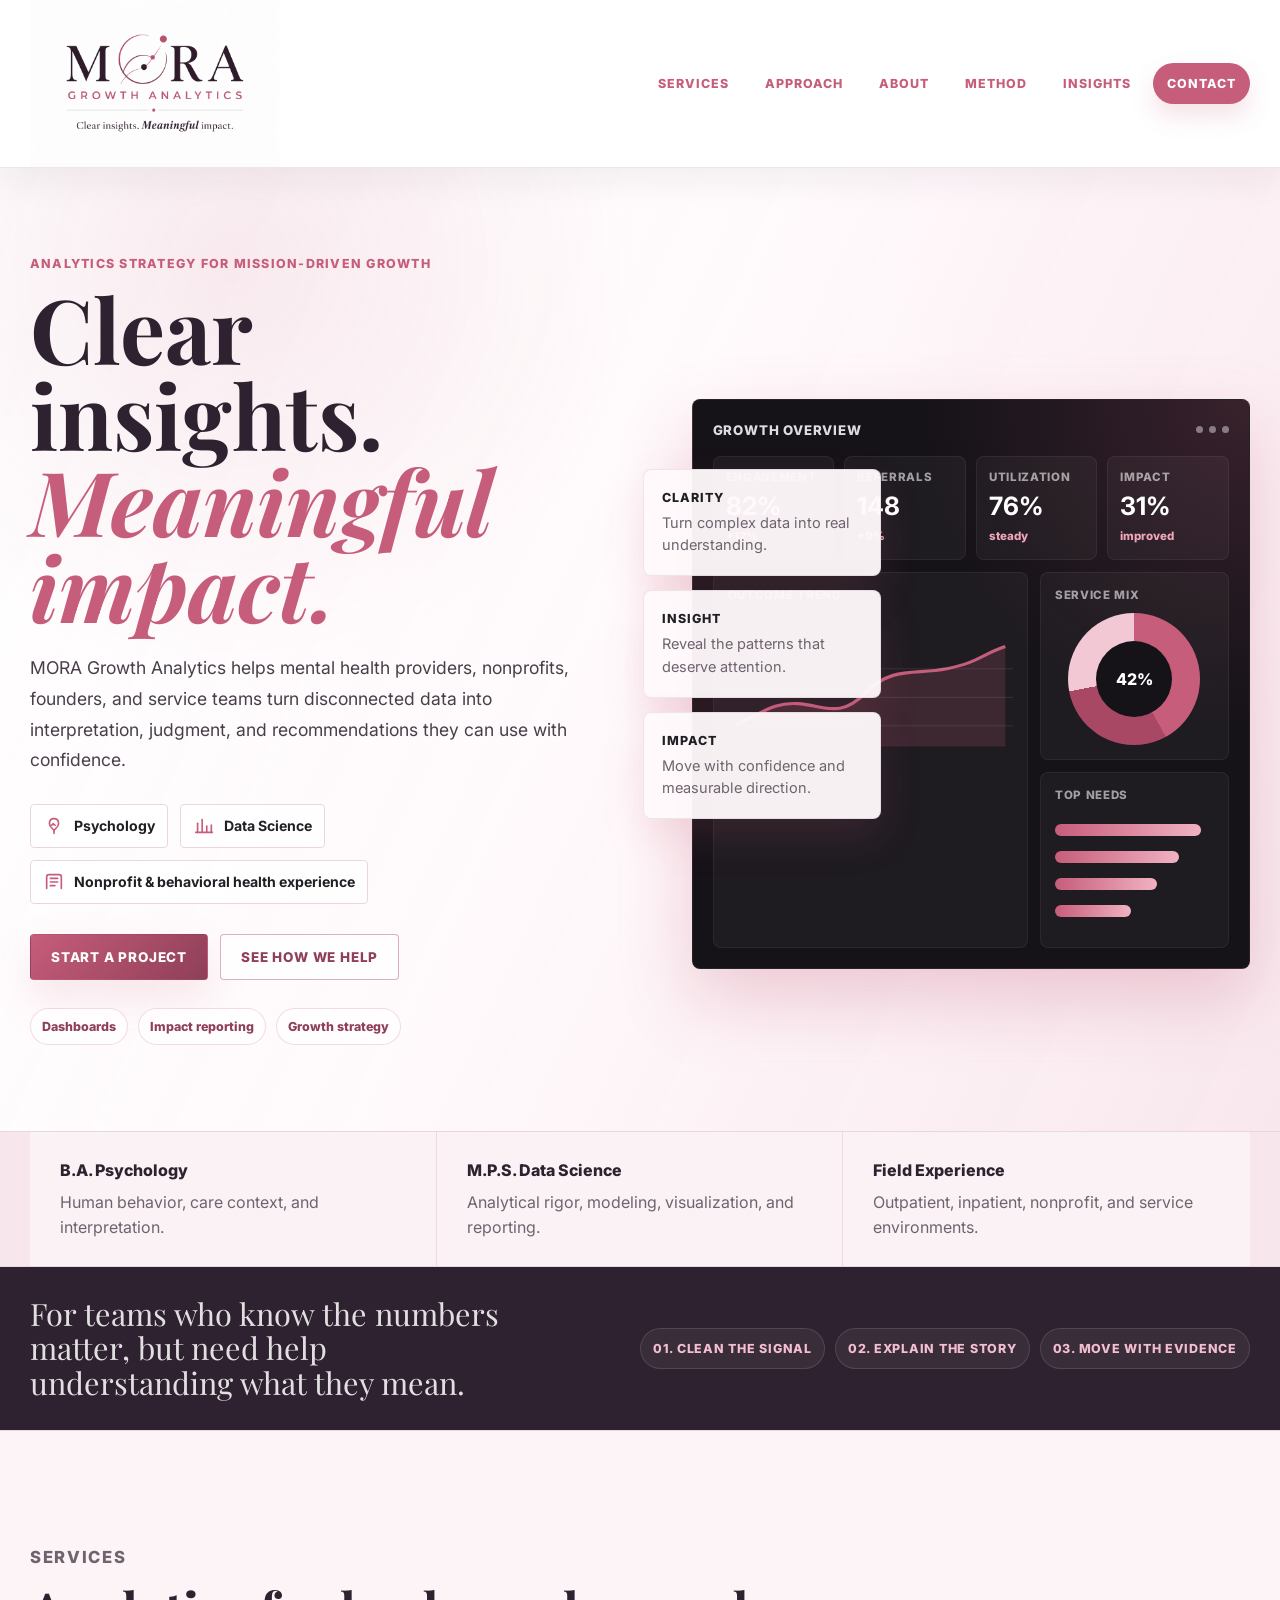
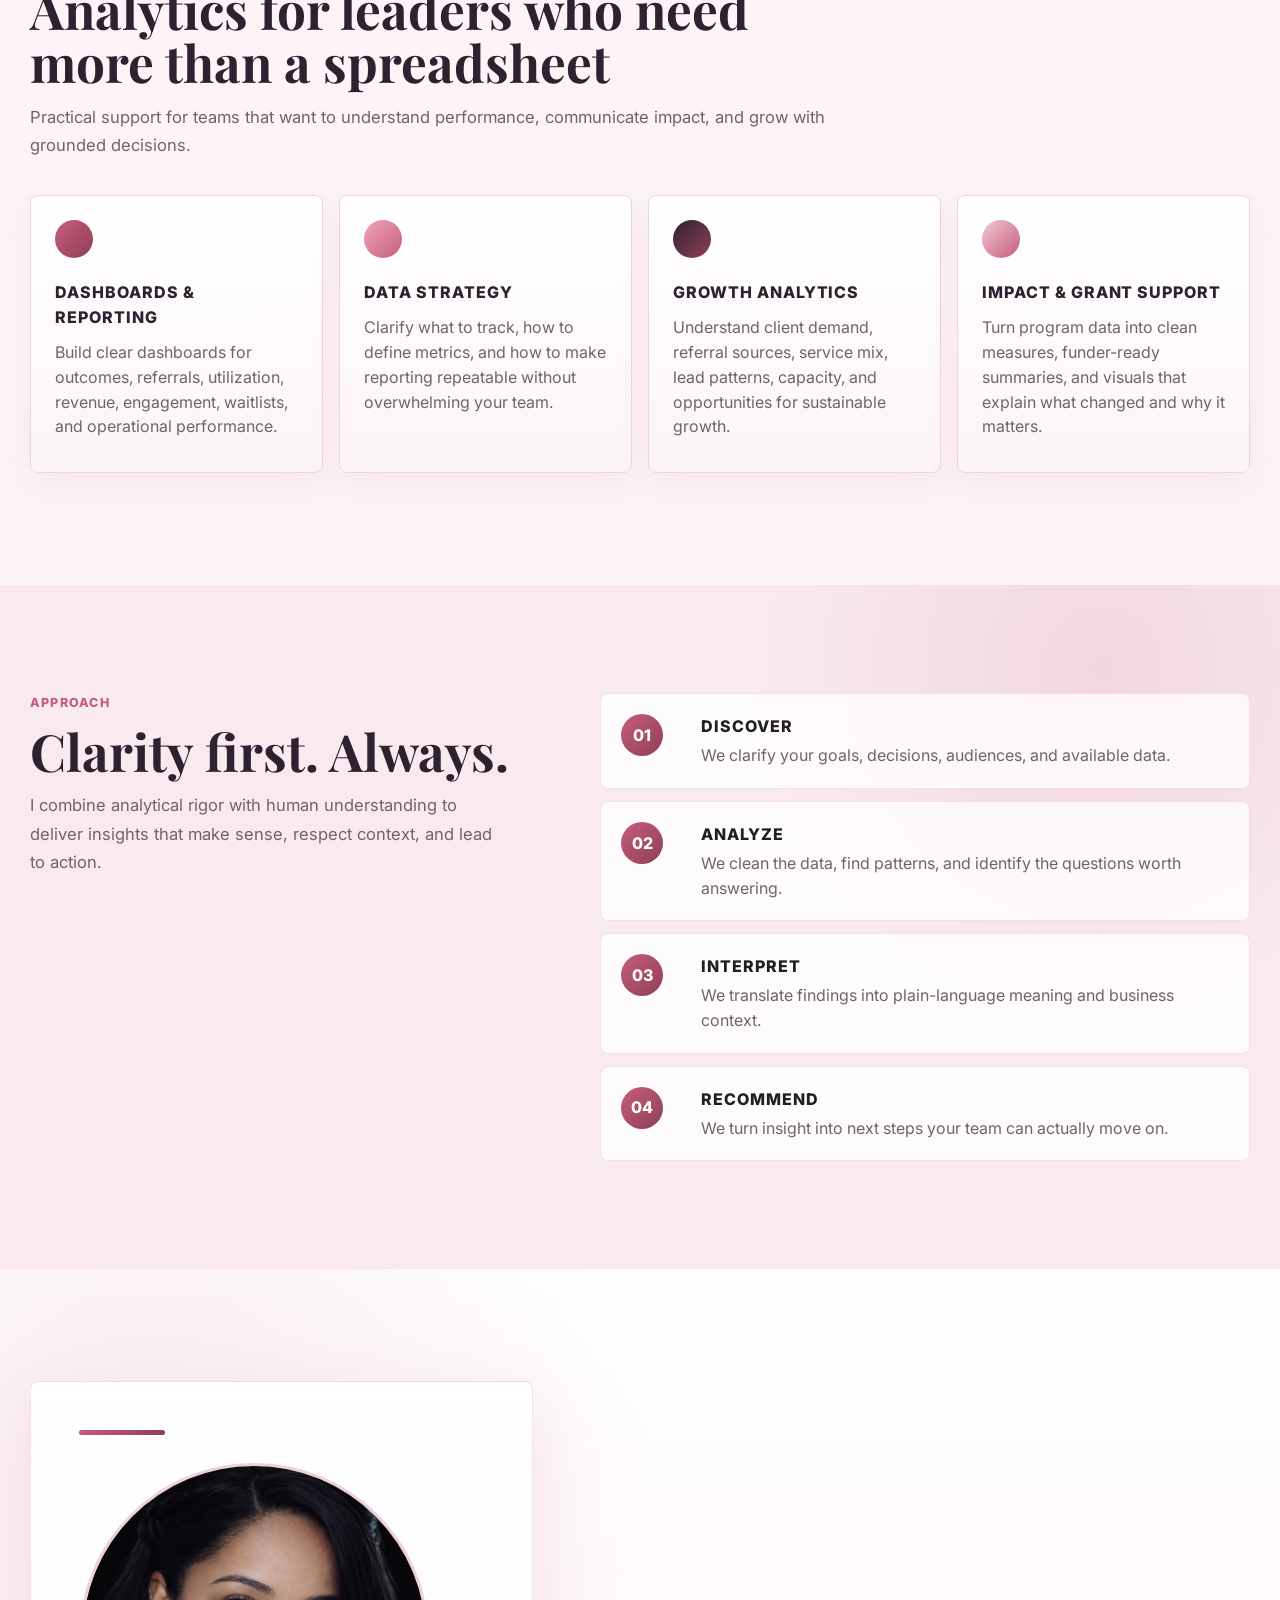
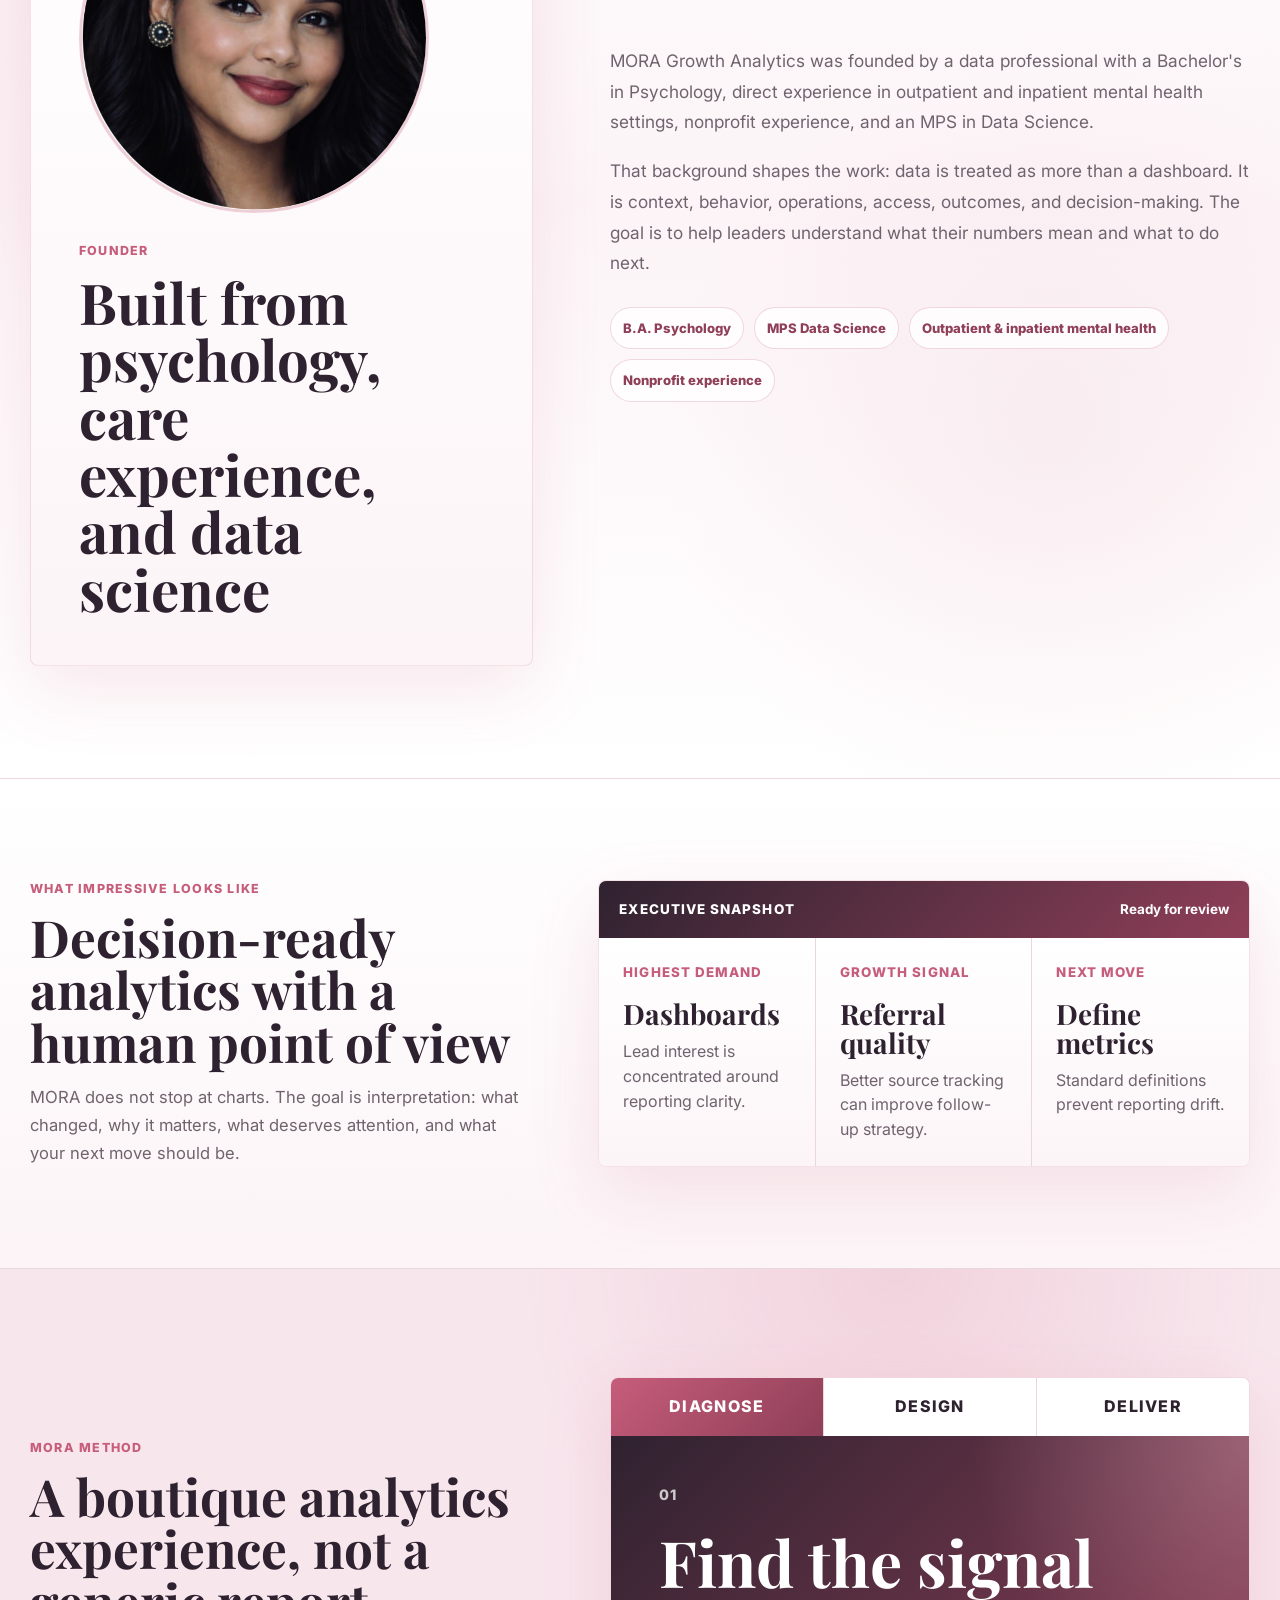
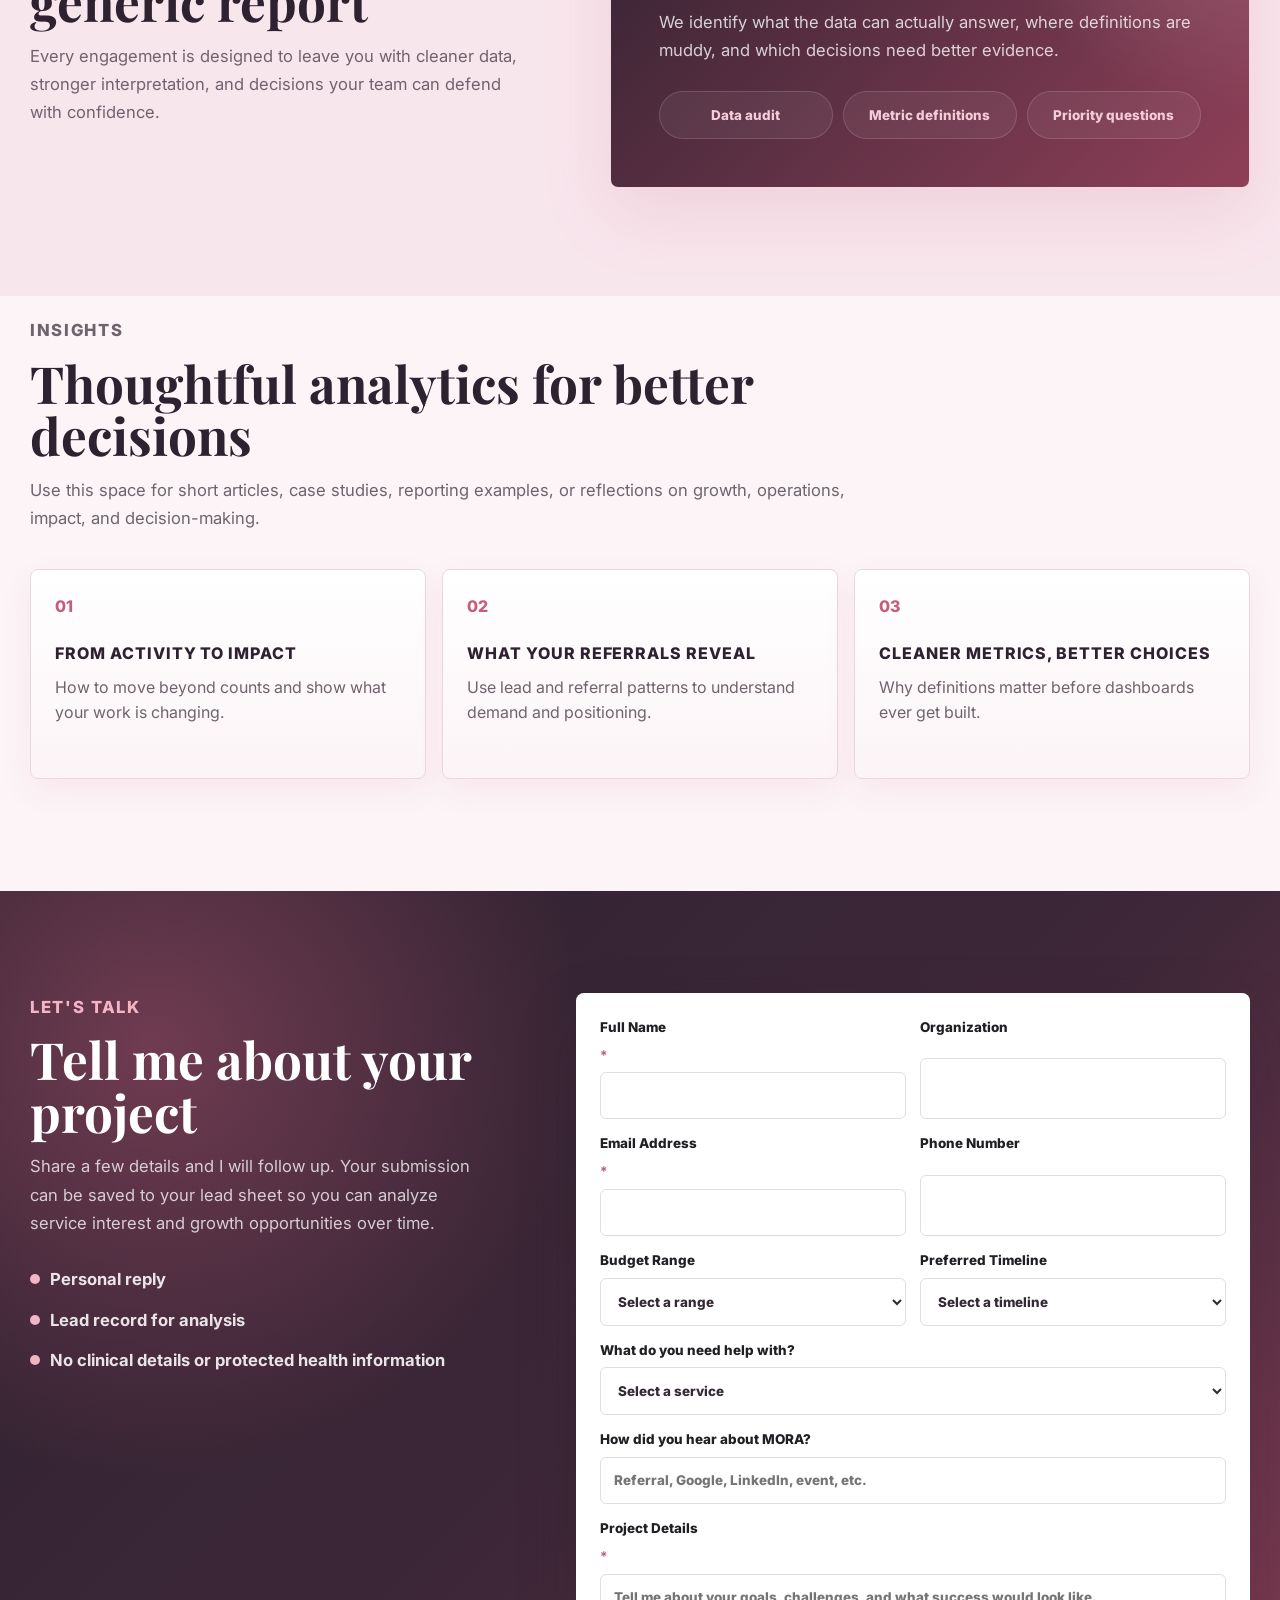
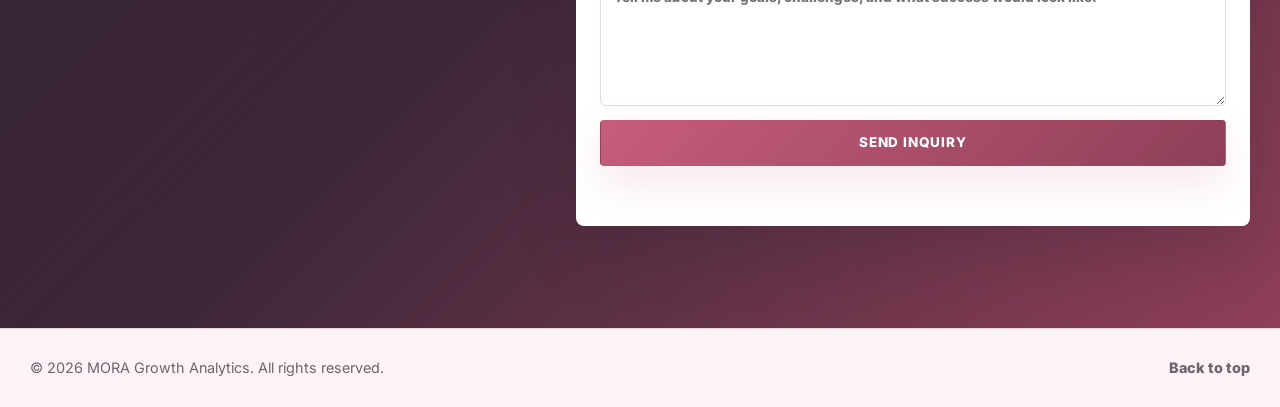
==== index.html @ 6062ffd2 "Update index.html" ====
<!doctype html>
<html lang="en">
<head>
  <meta charset="utf-8">
  <meta name="viewport" content="width=device-width, initial-scale=1">
  <meta name="description" content="MORA Growth Analytics helps mental health providers, nonprofits, founders, and service teams turn disconnected data into clear insights, sound judgment, and meaningful impact.">
  <title>MORA Growth Analytics | Clear Insights. Meaningful Impact.</title>
  <link rel="preconnect" href="https://fonts.googleapis.com">
  <link rel="preconnect" href="https://fonts.gstatic.com" crossorigin>
  <link href="https://fonts.googleapis.com/css2?family=Inter:wght@400;500;600;700;800&family=Playfair+Display:wght@600;700&display=swap" rel="stylesheet">
  <link rel="stylesheet" href="styles.css">
  <style>.founder-photo,.founder-photo-wrap{width:350px;height:350px}</style>
</head>
<body>
  <header class="topbar">
    <div class="container nav">
      <a href="#home" class="brand" aria-label="MORA Growth Analytics home">
        <img src="assets/logo.png" alt="MORA Growth Analytics logo">
      </a>

      <button class="nav-toggle" type="button" aria-expanded="false" aria-controls="primary-nav" aria-label="Open navigation">
        <span></span>
        <span></span>
        <span></span>
      </button>

      <nav id="primary-nav" class="nav-links" aria-label="Primary navigation">
        <a href="#services">Services</a>
        <a href="#approach">Approach</a>
        <a href="#about">About</a>
        <a href="#method">Method</a>
        <a href="#insights">Insights</a>
        <a class="nav-cta" href="#contact">Contact</a>
      </nav>
    </div>
  </header>

  <main>
    <section class="hero" id="home">
      <div class="container hero-grid">
        <div class="hero-copy">
          <p class="eyebrow">Analytics strategy for mission-driven growth</p>
          <h1>Clear insights. <span>Meaningful impact.</span></h1>
          <p class="hero-lede">MORA Growth Analytics helps mental health providers, nonprofits, founders, and service teams turn disconnected data into interpretation, judgment, and recommendations they can use with confidence.</p>

          <div class="expertise-row" aria-label="Founder background">
            <div class="expertise-item">
              <svg viewBox="0 0 24 24" aria-hidden="true"><path d="M12 4c-3 0-5 2.2-5 5.2 0 2.5 1.3 4 2.8 5.2 1.4 1.1 2.2 1.7 2.2 2.8 0-1.1.8-1.7 2.2-2.8 1.5-1.2 2.8-2.7 2.8-5.2C17 6.2 15 4 12 4Z"/><path d="M9.1 11.2c.9-.2 1.7-.9 2-1.9.4 1 1.2 1.7 2.1 1.9"/><path d="M12 17.2v2.8"/></svg>
              <span>Psychology</span>
            </div>
            <div class="expertise-item">
              <svg viewBox="0 0 24 24" aria-hidden="true"><path d="M5 19V9"/><path d="M10 19V5"/><path d="M15 19v-7"/><path d="M20 19V11"/><path d="M3 19h18"/></svg>
              <span>Data Science</span>
            </div>
            <div class="expertise-item">
              <svg viewBox="0 0 24 24" aria-hidden="true"><path d="M4 19V6.5A2.5 2.5 0 0 1 6.5 4h11A2.5 2.5 0 0 1 20 6.5V19"/><path d="M8 8h8"/><path d="M8 12h8"/><path d="M8 16h5"/></svg>
              <span>Nonprofit & behavioral health experience</span>
            </div>
          </div>

          <div class="hero-actions">
            <a class="btn primary" href="#contact">Start a Project</a>
            <a class="btn secondary" href="#services">See How We Help</a>
          </div>

          <div class="hero-trust" aria-label="Signature client outcomes">
            <span>Dashboards</span>
            <span>Impact reporting</span>
            <span>Growth strategy</span>
          </div>
        </div>

        <div class="hero-visual" aria-label="Analytics dashboard preview">
          <div class="insight-stack">
            <div class="insight-card">
              <strong>Clarity</strong>
              <p>Turn complex data into real understanding.</p>
            </div>
            <div class="insight-card">
              <strong>Insight</strong>
              <p>Reveal the patterns that deserve attention.</p>
            </div>
            <div class="insight-card">
              <strong>Impact</strong>
              <p>Move with confidence and measurable direction.</p>
            </div>
          </div>

          <div class="dashboard">
            <div class="screen-top">
              <span>Growth overview</span>
              <div class="screen-dots"><span></span><span></span><span></span></div>
            </div>

            <div class="metrics">
              <div><small>Engagement</small><strong>82%</strong><span>+12%</span></div>
              <div><small>Referrals</small><strong>148</strong><span>+9%</span></div>
              <div><small>Utilization</small><strong>76%</strong><span>steady</span></div>
              <div><small>Impact</small><strong>31%</strong><span>improved</span></div>
            </div>

            <div class="dashboard-grid">
              <div class="panel wide">
                <h2>Outcome trend</h2>
                <svg viewBox="0 0 360 150" aria-hidden="true">
                  <path d="M10 122 C42 110 54 94 88 96 S140 116 174 82 S236 60 276 52 S320 34 350 24" fill="none" stroke="#c65d7b" stroke-width="4"/>
                  <path d="M10 122 C42 110 54 94 88 96 S140 116 174 82 S236 60 276 52 S320 34 350 24 L350 150 L10 150 Z" fill="#c65d7b" opacity="0.18"/>
                  <g stroke="rgba(255,255,255,0.12)">
                    <path d="M0 124H360"/><path d="M0 88H360"/><path d="M0 52H360"/>
                  </g>
                </svg>
              </div>
              <div class="panel">
                <h2>Service mix</h2>
                <div class="donut"><span>42%</span></div>
              </div>
              <div class="panel">
                <h2>Top needs</h2>
                <div class="bars">
                  <i style="--w: 92%"></i>
                  <i style="--w: 78%"></i>
                  <i style="--w: 64%"></i>
                  <i style="--w: 48%"></i>
                </div>
              </div>
            </div>
          </div>
        </div>
      </div>
    </section>

    <section class="proof">
      <div class="container proof-grid">
        <div>
          <strong>B.A. Psychology</strong>
          <span>Human behavior, care context, and interpretation.</span>
        </div>
        <div>
          <strong>M.P.S. Data Science</strong>
          <span>Analytical rigor, modeling, visualization, and reporting.</span>
        </div>
        <div>
          <strong>Field Experience</strong>
          <span>Outpatient, inpatient, nonprofit, and service environments.</span>
        </div>
      </div>
    </section>

    <section class="signature-band" aria-label="MORA promise">
      <div class="container signature-grid">
        <p>For teams who know the numbers matter, but need help understanding what they mean.</p>
        <div>
          <span>01. Clean the signal</span>
          <span>02. Explain the story</span>
          <span>03. Move with evidence</span>
        </div>
      </div>
    </section>

    <section class="section" id="services">
      <div class="section-head">
        <p class="eyebrow">Services</p>
        <h2>Analytics for leaders who need more than a spreadsheet</h2>
        <p>Practical support for teams that want to understand performance, communicate impact, and grow with grounded decisions.</p>
      </div>

      <div class="service-grid">
        <article class="service-card">
          <span class="service-icon"></span>
          <h3>Dashboards & Reporting</h3>
          <p>Build clear dashboards for outcomes, referrals, utilization, revenue, engagement, waitlists, and operational performance.</p>
        </article>
        <article class="service-card">
          <span class="service-icon rose"></span>
          <h3>Data Strategy</h3>
          <p>Clarify what to track, how to define metrics, and how to make reporting repeatable without overwhelming your team.</p>
        </article>
        <article class="service-card">
          <span class="service-icon plum"></span>
          <h3>Growth Analytics</h3>
          <p>Understand client demand, referral sources, service mix, lead patterns, capacity, and opportunities for sustainable growth.</p>
        </article>
        <article class="service-card">
          <span class="service-icon mauve"></span>
          <h3>Impact & Grant Support</h3>
          <p>Turn program data into clean measures, funder-ready summaries, and visuals that explain what changed and why it matters.</p>
        </article>
      </div>
    </section>

    <section class="split-section" id="approach">
      <div class="container split-grid">
        <div>
          <p class="eyebrow">Approach</p>
          <h2>Clarity first. Always.</h2>
          <p class="muted">I combine analytical rigor with human understanding to deliver insights that make sense, respect context, and lead to action.</p>
        </div>

        <div class="timeline">
          <div class="step">
            <span>01</span>
            <div><strong>Discover</strong><p>We clarify your goals, decisions, audiences, and available data.</p></div>
          </div>
          <div class="step">
            <span>02</span>
            <div><strong>Analyze</strong><p>We clean the data, find patterns, and identify the questions worth answering.</p></div>
          </div>
          <div class="step">
            <span>03</span>
            <div><strong>Interpret</strong><p>We translate findings into plain-language meaning and business context.</p></div>
          </div>
          <div class="step">
            <span>04</span>
            <div><strong>Recommend</strong><p>We turn insight into next steps your team can actually move on.</p></div>
          </div>
        </div>
      </div>
    </section>

    <section class="founder-section" id="about">
      <div class="container founder-grid">
        <div class="founder-card" aria-label="Founder profile">
          <div class="founder-photo-wrap">
            <img class="founder-photo" src="assets/Heydi.png" alt="Founder of MORA Growth Analytics">
          </div>
          <div>
            <p class="eyebrow">Founder</p>
            <h2>Built from psychology, care experience, and data science</h2>
          </div>
        </div>

        <div class="founder-copy">
          <p>MORA Growth Analytics was founded by a data professional with a Bachelor's in Psychology, direct experience in outpatient and inpatient mental health settings, nonprofit experience, and an MPS in Data Science.</p>
          <p>That background shapes the work: data is treated as more than a dashboard. It is context, behavior, operations, access, outcomes, and decision-making. The goal is to help leaders understand what their numbers mean and what to do next.</p>
          <div class="credential-row" aria-label="Founder credentials">
            <span>B.A. Psychology</span>
            <span>MPS Data Science</span>
            <span>Outpatient & inpatient mental health</span>
            <span>Nonprofit experience</span>
          </div>
        </div>
      </div>
    </section>

    <section class="showcase-section">
      <div class="container showcase-grid">
        <div class="showcase-copy">
          <p class="eyebrow">What impressive looks like</p>
          <h2>Decision-ready analytics with a human point of view</h2>
          <p>MORA does not stop at charts. The goal is interpretation: what changed, why it matters, what deserves attention, and what your next move should be.</p>
        </div>
        <div class="showcase-board" aria-label="Example decision dashboard">
          <div class="board-header">
            <span>Executive Snapshot</span>
            <strong>Ready for review</strong>
          </div>
          <div class="board-grid">
            <div>
              <small>Highest demand</small>
              <strong>Dashboards</strong>
              <p>Lead interest is concentrated around reporting clarity.</p>
            </div>
            <div>
              <small>Growth signal</small>
              <strong>Referral quality</strong>
              <p>Better source tracking can improve follow-up strategy.</p>
            </div>
            <div>
              <small>Next move</small>
              <strong>Define metrics</strong>
              <p>Standard definitions prevent reporting drift.</p>
            </div>
          </div>
        </div>
      </div>
    </section>

    <section class="method-section" id="method">
      <div class="container method-grid">
        <div>
          <p class="eyebrow">MORA method</p>
          <h2>A boutique analytics experience, not a generic report</h2>
          <p class="muted">Every engagement is designed to leave you with cleaner data, stronger interpretation, and decisions your team can defend with confidence.</p>
        </div>

        <div class="method-panel" aria-label="MORA analytics method">
          <div class="method-tabs" role="tablist" aria-label="MORA method steps">
            <button class="method-tab active" type="button" data-method="diagnose">Diagnose</button>
            <button class="method-tab" type="button" data-method="design">Design</button>
            <button class="method-tab" type="button" data-method="deliver">Deliver</button>
          </div>
          <div class="method-content">
            <span id="methodLabel">01</span>
            <h3 id="methodTitle">Find the signal</h3>
            <p id="methodText">We identify what the data can actually answer, where definitions are muddy, and which decisions need better evidence.</p>
            <ul id="methodList">
              <li>Data audit</li>
              <li>Metric definitions</li>
              <li>Priority questions</li>
            </ul>
          </div>
        </div>
      </div>
    </section>

    <section class="section insights" id="insights">
      <div class="section-head">
        <p class="eyebrow">Insights</p>
        <h2>Thoughtful analytics for better decisions</h2>
        <p>Use this space for short articles, case studies, reporting examples, or reflections on growth, operations, impact, and decision-making.</p>
      </div>
      <div class="insight-preview-grid">
        <article>
          <span>01</span>
          <h3>From activity to impact</h3>
          <p>How to move beyond counts and show what your work is changing.</p>
        </article>
        <article>
          <span>02</span>
          <h3>What your referrals reveal</h3>
          <p>Use lead and referral patterns to understand demand and positioning.</p>
        </article>
        <article>
          <span>03</span>
          <h3>Cleaner metrics, better choices</h3>
          <p>Why definitions matter before dashboards ever get built.</p>
        </article>
      </div>
    </section>

    <section class="contact-section" id="contact">
      <div class="container contact-grid">
        <div class="contact-copy">
          <p class="eyebrow">Let's talk</p>
          <h2>Tell me about your project</h2>
          <p>Share a few details and I will follow up. Your submission can be saved to your lead sheet so you can analyze service interest and growth opportunities over time.</p>
          <div class="contact-notes">
            <p><span></span> Personal reply</p>
            <p><span></span> Lead record for analysis</p>
            <p><span></span> No clinical details or protected health information</p>
          </div>
        </div>

        <form id="leadForm" class="lead-form">
          <input type="hidden" name="source" value="MORA Website">
          <div class="form-row">
            <label>Full Name <b>*</b><input type="text" name="full_name" autocomplete="name" required></label>
            <label>Organization<input type="text" name="organization" autocomplete="organization"></label>
          </div>
          <div class="form-row">
            <label>Email Address <b>*</b><input type="email" name="email" autocomplete="email" required></label>
            <label>Phone Number<input type="tel" name="phone" autocomplete="tel"></label>
          </div>
          <div class="form-row">
            <label>Budget Range
              <select name="budget">
                <option value="">Select a range</option>
                <option>Under $1,000</option>
                <option>$1,000-$3,000</option>
                <option>$3,000-$5,000</option>
                <option>$5,000+</option>
              </select>
            </label>
            <label>Preferred Timeline
              <select name="timeline">
                <option value="">Select a timeline</option>
                <option>ASAP</option>
                <option>Within 30 days</option>
                <option>Within 60 days</option>
                <option>Just exploring</option>
              </select>
            </label>
          </div>
          <label>What do you need help with?
            <select name="service_needed">
              <option value="">Select a service</option>
              <option>Dashboard and reporting</option>
              <option>Data strategy</option>
              <option>Growth analytics</option>
              <option>Impact or grant reporting</option>
              <option>Ongoing advisory support</option>
              <option>Something else</option>
            </select>
          </label>
          <label>How did you hear about MORA?
            <input type="text" name="referral_source" placeholder="Referral, Google, LinkedIn, event, etc.">
          </label>
          <label>Project Details <b>*</b>
            <textarea name="project_details" required placeholder="Tell me about your goals, challenges, and what success would look like."></textarea>
          </label>
          <button class="btn primary" type="submit">Send Inquiry</button>
          <p id="formStatus" class="form-status" role="status" aria-live="polite"></p>
        </form>
      </div>
    </section>
  </main>

  <footer class="site-footer">
    <div class="container footer-grid">
      <p>&copy; <span id="year"></span> MORA Growth Analytics. All rights reserved.</p>
      <a href="#home">Back to top</a>
    </div>
  </footer>

  <script src="script.js"></script>
</body>
</html>
---- styles.css ----
:root {
  --rose: #c65d7b;
  --rose-dark: #a94864;
  --rose-deep: #8f3f58;
  --rose-soft: #f8e6ed;
  --rose-mist: #fcf4f7;
  --plum: #2f2230;
  --plum-soft: #4a3747;
  --charcoal: #1f1f24;
  --ink: #342a35;
  --muted: #70636e;
  --soft: #fff9fb;
  --blush: #f9eaf0;
  --line: #ead6df;
  --white: #ffffff;
  --shadow: 0 18px 42px rgba(198, 93, 123, 0.15);
  --container: 1220px;
}

* {
  box-sizing: border-box;
}

html {
  scroll-behavior: smooth;
}

body {
  margin: 0;
  color: var(--ink);
  background: var(--rose-mist);
  font-family: Inter, system-ui, -apple-system, BlinkMacSystemFont, "Segoe UI", sans-serif;
  line-height: 1.55;
}

body::before {
  content: "";
  position: fixed;
  inset: 0;
  z-index: -1;
  background:
    radial-gradient(circle at 12% 18%, rgba(198, 93, 123, 0.1), transparent 26%),
    radial-gradient(circle at 88% 34%, rgba(143, 63, 88, 0.09), transparent 30%),
    linear-gradient(180deg, var(--rose-mist), var(--white));
}

img {
  display: block;
  max-width: 100%;
}

a {
  color: inherit;
  text-decoration: none;
}

button,
input,
select,
textarea {
  font: inherit;
}

.container {
  width: min(calc(100% - 44px), var(--container));
  margin: 0 auto;
}

.topbar {
  position: sticky;
  top: 0;
  z-index: 30;
  border-bottom: 1px solid rgba(47, 34, 48, 0.1);
  background: rgba(255, 255, 255, 0.96);
  backdrop-filter: blur(14px);
  box-shadow: 0 12px 34px rgba(47, 34, 48, 0.06);
}

.nav {
  display: flex;
  min-height: 104px;
  align-items: center;
  justify-content: space-between;
  gap: 28px;
}

.brand {
  position: relative;
  width: min(250px, 52vw);
  padding: 0;
  border: 0;
  border-radius: 0;
  background: transparent;
  box-shadow: none;
}

.brand img {
  filter: none;
}

.nav-links {
  display: flex;
  align-items: center;
  justify-content: flex-end;
  gap: 8px;
  color: var(--rose);
  font-size: 0.78rem;
  font-weight: 800;
  letter-spacing: 0.08em;
  text-transform: uppercase;
}

.nav-links a {
  padding: 10px 13px;
  border: 1px solid transparent;
  border-radius: 999px;
  white-space: nowrap;
  transition: color 160ms ease, background 160ms ease, border-color 160ms ease, transform 160ms ease;
}

.nav-links a:hover {
  color: var(--rose-deep);
  border-color: rgba(198, 93, 123, 0.22);
  background: rgba(198, 93, 123, 0.06);
  transform: translateY(-1px);
}

.nav-cta {
  border-radius: 999px;
  color: var(--white) !important;
  background: var(--rose);
  box-shadow: 0 12px 24px rgba(198, 93, 123, 0.18);
}

.nav-cta:hover {
  color: var(--white) !important;
  background: var(--rose-deep);
}

.nav-toggle {
  display: none;
  width: 42px;
  height: 42px;
  padding: 9px;
  border: 1px solid var(--line);
  border-radius: 4px;
  background: var(--white);
}

.nav-toggle span {
  display: block;
  height: 2px;
  margin: 5px 0;
  background: var(--plum);
}

h1,
h2,
h3 {
  margin: 0;
  color: var(--plum);
  font-family: "Playfair Display", Georgia, serif;
  letter-spacing: 0;
}

p {
  margin: 0;
}

section[id] {
  scroll-margin-top: 132px;
}

.hero {
  overflow: hidden;
  background:
    radial-gradient(circle at 18% 10%, rgba(198, 93, 123, 0.12), transparent 30%),
    linear-gradient(115deg, rgba(255, 255, 255, 0.98) 0%, rgba(255, 249, 251, 0.94) 48%, rgba(248, 230, 237, 0.92) 100%);
}

.hero-grid {
  display: grid;
  grid-template-columns: minmax(0, 0.95fr) minmax(420px, 1.05fr);
  gap: clamp(30px, 5vw, 70px);
  align-items: center;
  min-height: calc(100vh - 104px);
  padding: clamp(48px, 7vw, 86px) 0;
}

.hero-copy {
  animation: riseIn 700ms ease both;
}

.eyebrow {
  margin-bottom: 12px;
  color: var(--rose);
  font-size: 0.78rem;
  font-weight: 800;
  letter-spacing: 0.1em;
  text-transform: uppercase;
}

.hero h1 {
  max-width: 670px;
  margin-bottom: 24px;
  font-size: clamp(3.4rem, 7vw, 6.3rem);
  line-height: 0.96;
}

.hero h1 span {
  color: var(--rose);
  font-style: italic;
}

.hero-lede {
  max-width: 640px;
  color: rgba(52, 42, 53, 0.9);
  font-size: 1.1rem;
  line-height: 1.75;
}

.expertise-row {
  display: flex;
  flex-wrap: wrap;
  gap: 12px;
  margin: 28px 0 30px;
}

.expertise-item {
  display: inline-flex;
  min-height: 44px;
  align-items: center;
  gap: 9px;
  padding: 9px 12px;
  border: 1px solid var(--line);
  border-radius: 4px;
  background: rgba(255, 255, 255, 0.78);
  color: var(--charcoal);
  font-size: 0.88rem;
  font-weight: 700;
}

.expertise-item svg {
  width: 22px;
  height: 22px;
  fill: none;
  stroke: var(--rose);
  stroke-linecap: round;
  stroke-linejoin: round;
  stroke-width: 1.8;
}

.hero-actions {
  display: flex;
  flex-wrap: wrap;
  gap: 12px;
}

.hero-trust {
  display: flex;
  flex-wrap: wrap;
  gap: 10px;
  margin-top: 28px;
}

.hero-trust span {
  padding: 8px 11px;
  border: 1px solid rgba(198, 93, 123, 0.22);
  border-radius: 999px;
  color: var(--rose-deep);
  background: rgba(255, 255, 255, 0.62);
  font-size: 0.78rem;
  font-weight: 800;
}

.btn {
  display: inline-flex;
  min-height: 46px;
  align-items: center;
  justify-content: center;
  border: 1px solid transparent;
  border-radius: 4px;
  padding: 0 20px;
  font-size: 0.84rem;
  font-weight: 800;
  letter-spacing: 0.06em;
  text-transform: uppercase;
  cursor: pointer;
  transition: transform 160ms ease, background 160ms ease, border-color 160ms ease;
}

.btn:hover {
  transform: translateY(-1px);
}

.btn.primary {
  color: var(--white);
  background: linear-gradient(135deg, var(--rose), var(--rose-deep));
  box-shadow: var(--shadow);
}

.btn.primary:hover {
  background: linear-gradient(135deg, var(--rose-dark), var(--plum-soft));
}

.btn.secondary {
  color: var(--rose-deep);
  border-color: rgba(198, 93, 123, 0.5);
  background: rgba(255, 255, 255, 0.8);
}

.hero-visual {
  position: relative;
  min-height: 590px;
}

.dashboard {
  position: absolute;
  right: 0;
  top: 44px;
  width: min(700px, 92%);
  padding: 20px;
  border: 1px solid rgba(255, 255, 255, 0.07);
  border-radius: 8px;
  background:
    radial-gradient(circle at top right, rgba(198, 93, 123, 0.2), transparent 42%),
    #151218;
  box-shadow: 0 30px 70px rgba(198, 93, 123, 0.28);
  animation: floatPanel 5s ease-in-out infinite;
}

.screen-top {
  display: flex;
  align-items: center;
  justify-content: space-between;
  margin-bottom: 16px;
  color: rgba(255, 255, 255, 0.86);
  font-size: 0.83rem;
  font-weight: 800;
  letter-spacing: 0.06em;
  text-transform: uppercase;
}

.screen-dots {
  display: flex;
  gap: 6px;
}

.screen-dots span {
  width: 7px;
  height: 7px;
  border-radius: 50%;
  background: rgba(255, 255, 255, 0.42);
}

.metrics {
  display: grid;
  grid-template-columns: repeat(4, 1fr);
  gap: 10px;
  margin-bottom: 12px;
}

.metrics div,
.panel {
  border: 1px solid rgba(255, 255, 255, 0.06);
  border-radius: 8px;
  background: rgba(255, 255, 255, 0.04);
}

.metrics div {
  padding: 12px;
  color: var(--white);
}

.metrics small,
.panel h2 {
  display: block;
  margin-bottom: 7px;
  color: rgba(255, 255, 255, 0.58);
  font-family: Inter, system-ui, sans-serif;
  font-size: 0.72rem;
  font-weight: 800;
  letter-spacing: 0.06em;
  text-transform: uppercase;
}

.metrics strong {
  display: block;
  margin-bottom: 3px;
  font-size: 1.58rem;
  line-height: 1;
}

.metrics span {
  color: #f0a5b8;
  font-size: 0.72rem;
  font-weight: 800;
}

.dashboard-grid {
  display: grid;
  grid-template-columns: 1.25fr 0.75fr;
  gap: 12px;
}

.panel {
  min-height: 176px;
  padding: 14px;
}

.panel.wide {
  grid-row: span 2;
}

.panel svg {
  width: 100%;
  height: 150px;
}

.donut {
  display: grid;
  width: 132px;
  height: 132px;
  margin: 8px auto 0;
  place-items: center;
  border-radius: 50%;
  background: conic-gradient(var(--rose) 0 42%, #a94864 42% 72%, #f1c8d4 72% 100%);
}

.donut span {
  display: grid;
  width: 76px;
  height: 76px;
  place-items: center;
  border-radius: 50%;
  color: var(--white);
  background: #151218;
  font-weight: 800;
}

.bars {
  display: grid;
  gap: 15px;
  padding-top: 12px;
}

.bars i {
  display: block;
  width: var(--w);
  height: 12px;
  border-radius: 20px;
  background: linear-gradient(90deg, var(--rose), #f0b2c2);
}

.insight-stack {
  position: absolute;
  left: 0;
  top: 114px;
  z-index: 2;
  display: grid;
  width: 238px;
  gap: 14px;
}

.insight-card {
  padding: 18px;
  border: 1px solid rgba(47, 34, 48, 0.09);
  border-radius: 8px;
  background: rgba(255, 249, 251, 0.96);
  box-shadow: var(--shadow);
  transition: transform 180ms ease, box-shadow 180ms ease;
}

.insight-card:hover,
.service-card:hover,
.insight-preview-grid article:hover {
  transform: translateY(-4px);
  box-shadow: 0 22px 52px rgba(198, 93, 123, 0.16);
}

.insight-card strong {
  display: block;
  margin-bottom: 5px;
  color: var(--charcoal);
  font-size: 0.78rem;
  font-weight: 800;
  letter-spacing: 0.08em;
  text-transform: uppercase;
}

.insight-card p {
  color: var(--muted);
  font-size: 0.91rem;
}

.proof {
  border-top: 1px solid var(--line);
  border-bottom: 1px solid var(--line);
  background: var(--rose-soft);
}

.proof-grid {
  display: grid;
  grid-template-columns: repeat(3, 1fr);
}

.proof-grid div {
  min-height: 118px;
  padding: 26px 30px;
  border-right: 1px solid rgba(198, 93, 123, 0.18);
  background: rgba(255, 255, 255, 0.5);
}

.proof-grid div:last-child {
  border-right: 0;
}

.proof-grid strong {
  display: block;
  margin-bottom: 7px;
  color: var(--plum);
  font-weight: 800;
}

.proof-grid span {
  color: var(--muted);
}

.signature-band {
  overflow: hidden;
  border-bottom: 1px solid var(--line);
  background: var(--plum);
  color: var(--white);
}

.signature-grid {
  display: grid;
  grid-template-columns: 0.82fr 1.18fr;
  gap: 28px;
  align-items: center;
  padding: 30px 0;
}

.signature-grid p {
  color: rgba(255, 255, 255, 0.86);
  font-family: "Playfair Display", Georgia, serif;
  font-size: clamp(1.45rem, 2.4vw, 2.2rem);
  line-height: 1.12;
}

.signature-grid div {
  display: flex;
  flex-wrap: wrap;
  justify-content: flex-end;
  gap: 10px;
}

.signature-grid span {
  padding: 10px 12px;
  border: 1px solid rgba(255, 255, 255, 0.12);
  border-radius: 999px;
  color: #f3bfd0;
  background: rgba(255, 255, 255, 0.05);
  font-size: 0.78rem;
  font-weight: 800;
  letter-spacing: 0.06em;
  text-transform: uppercase;
}

.section {
  width: min(calc(100% - 44px), var(--container));
  margin: 0 auto;
  padding: clamp(70px, 9vw, 112px) 0;
}

.section-head {
  max-width: 820px;
  margin-bottom: 36px;
}

.section-head h2,
.split-grid h2,
.about h2,
.contact-copy h2 {
  margin-bottom: 14px;
  font-size: clamp(2.2rem, 4vw, 4rem);
  line-height: 1.03;
}

.section-head p,
.muted,
.about-copy p,
.contact-copy p {
  color: var(--muted);
  font-size: 1.04rem;
  line-height: 1.7;
}

.service-grid {
  display: grid;
  grid-template-columns: repeat(4, 1fr);
  gap: 16px;
}

.service-card,
.insight-preview-grid article {
  min-height: 278px;
  padding: 24px;
  border: 1px solid var(--line);
  border-radius: 8px;
  background: linear-gradient(180deg, var(--white), var(--rose-mist));
  box-shadow: 0 12px 32px rgba(198, 93, 123, 0.08);
  transition: transform 180ms ease, box-shadow 180ms ease, border-color 180ms ease;
}

.service-card:hover {
  border-color: rgba(198, 93, 123, 0.42);
}

.service-icon {
  display: block;
  width: 38px;
  height: 38px;
  margin-bottom: 22px;
  border-radius: 50%;
  background: linear-gradient(135deg, var(--rose), var(--rose-deep));
}

.service-icon.rose {
  background: linear-gradient(135deg, #f0a5b8, var(--rose));
}

.service-icon.plum {
  background: linear-gradient(135deg, var(--plum), var(--rose-deep));
}

.service-icon.mauve {
  background: linear-gradient(135deg, #f1c8d4, var(--rose));
}

.service-card h3,
.insight-preview-grid h3 {
  margin-bottom: 10px;
  font-family: Inter, system-ui, sans-serif;
  font-size: 1rem;
  font-weight: 800;
  letter-spacing: 0.06em;
  text-transform: uppercase;
}

.service-card p,
.insight-preview-grid p {
  color: var(--muted);
}

.split-section {
  background:
    radial-gradient(circle at 86% 12%, rgba(198, 93, 123, 0.14), transparent 28%),
    var(--blush);
}

.split-grid {
  display: grid;
  grid-template-columns: 0.85fr 1.15fr;
  gap: clamp(34px, 7vw, 90px);
  align-items: start;
  padding: clamp(72px, 9vw, 108px) 0;
}

.timeline {
  display: grid;
  gap: 12px;
}

.step {
  display: grid;
  grid-template-columns: 62px 1fr;
  gap: 18px;
  padding: 20px;
  border: 1px solid rgba(198, 93, 123, 0.17);
  border-radius: 8px;
  background: rgba(255, 255, 255, 0.78);
}

.step span {
  display: grid;
  width: 42px;
  height: 42px;
  place-items: center;
  border-radius: 50%;
  color: var(--white);
  background: linear-gradient(135deg, var(--rose), var(--rose-deep));
  font-weight: 800;
}

.step strong {
  display: block;
  margin-bottom: 4px;
  color: var(--charcoal);
  font-weight: 800;
  letter-spacing: 0.06em;
  text-transform: uppercase;
}

.step p {
  color: var(--muted);
}

.founder-section {
  background:
    radial-gradient(circle at 12% 14%, rgba(198, 93, 123, 0.1), transparent 34%),
    radial-gradient(circle at 82% 70%, rgba(198, 93, 123, 0.08), transparent 30%),
    linear-gradient(180deg, var(--white) 0%, var(--rose-mist) 48%, var(--white) 100%);
}

.founder-grid {
  display: grid;
  grid-template-columns: 0.88fr 1.12fr;
  gap: clamp(34px, 6vw, 80px);
  align-items: center;
  padding: clamp(72px, 9vw, 112px) 0;
}

.founder-card {
  display: grid;
  gap: 28px;
  min-height: 420px;
  align-content: end;
  padding: clamp(28px, 5vw, 48px);
  border: 1px solid rgba(198, 93, 123, 0.18);
  border-radius: 8px;
  background:
    linear-gradient(180deg, rgba(255, 255, 255, 0.96), rgba(252, 244, 247, 0.96)),
    var(--white);
  box-shadow: 0 24px 70px rgba(198, 93, 123, 0.13);
}

.founder-card::before {
  content: "";
  width: 86px;
  height: 5px;
  border-radius: 999px;
  background: linear-gradient(90deg, var(--rose), var(--rose-deep));
}

.founder-photo-wrap {
  width: 128px;
  height: 128px;
}

.founder-photo {
  width: 128px;
  height: 128px;
  border: 3px solid rgba(198, 93, 123, 0.28);
  border-radius: 50%;
  object-fit: cover;
  object-position: center;
  background: rgba(255, 255, 255, 0.08);
}

.founder-monogram {
  display: grid;
  width: 128px;
  height: 128px;
  place-items: center;
  border: 1px solid rgba(198, 93, 123, 0.24);
  border-radius: 50%;
  color: var(--rose);
  background: var(--rose-soft);
  font-family: "Playfair Display", Georgia, serif;
  font-size: 2.35rem;
  font-weight: 700;
}

.founder-card .eyebrow {
  color: var(--rose);
}

.founder-card h2 {
  color: var(--plum);
  font-size: clamp(2.2rem, 4.4vw, 4.4rem);
  line-height: 1.02;
}

.founder-copy {
  display: grid;
  gap: 18px;
}

.founder-copy p {
  color: var(--muted);
  font-size: 1.08rem;
  line-height: 1.78;
}

.credential-row {
  display: flex;
  flex-wrap: wrap;
  gap: 10px;
  margin-top: 10px;
}

.credential-row span {
  padding: 10px 12px;
  border: 1px solid rgba(198, 93, 123, 0.24);
  border-radius: 999px;
  color: var(--rose-deep);
  background: rgba(255, 255, 255, 0.78);
  font-size: 0.82rem;
  font-weight: 800;
}

.showcase-section {
  background:
    linear-gradient(180deg, var(--white), var(--rose-mist));
  border-top: 1px solid var(--line);
  border-bottom: 1px solid var(--line);
}

.showcase-grid {
  display: grid;
  grid-template-columns: 0.86fr 1.14fr;
  gap: clamp(34px, 6vw, 78px);
  align-items: center;
  padding: clamp(68px, 8vw, 100px) 0;
}

.showcase-copy h2,
.method-grid h2 {
  margin-bottom: 14px;
  font-size: clamp(2.2rem, 4vw, 4rem);
  line-height: 1.03;
}

.showcase-copy p:not(.eyebrow) {
  color: var(--muted);
  font-size: 1.04rem;
  line-height: 1.7;
}

.showcase-board {
  overflow: hidden;
  border: 1px solid rgba(198, 93, 123, 0.18);
  border-radius: 8px;
  background: var(--white);
  box-shadow: 0 24px 70px rgba(198, 93, 123, 0.14);
}

.board-header {
  display: flex;
  justify-content: space-between;
  gap: 16px;
  padding: 18px 20px;
  color: var(--white);
  background: linear-gradient(135deg, var(--plum), var(--rose-deep));
  font-size: 0.84rem;
  font-weight: 800;
}

.board-header span {
  letter-spacing: 0.08em;
  text-transform: uppercase;
}

.board-grid {
  display: grid;
  grid-template-columns: repeat(3, 1fr);
}

.board-grid div {
  min-height: 210px;
  padding: 24px;
  border-right: 1px solid var(--line);
  background:
    linear-gradient(180deg, rgba(255, 255, 255, 0.92), rgba(252, 244, 247, 0.92));
}

.board-grid div:last-child {
  border-right: 0;
}

.board-grid small {
  display: block;
  margin-bottom: 18px;
  color: var(--rose);
  font-weight: 800;
  letter-spacing: 0.08em;
  text-transform: uppercase;
}

.board-grid strong {
  display: block;
  margin-bottom: 10px;
  color: var(--plum);
  font-family: "Playfair Display", Georgia, serif;
  font-size: 1.75rem;
  line-height: 1.02;
}

.board-grid p {
  color: var(--muted);
}

.method-section {
  background:
    radial-gradient(circle at 70% 0%, rgba(198, 93, 123, 0.14), transparent 34%),
    var(--rose-soft);
}

.method-grid {
  display: grid;
  grid-template-columns: 0.88fr 1.12fr;
  gap: clamp(34px, 6vw, 78px);
  align-items: center;
  padding: clamp(70px, 9vw, 108px) 0;
}

.method-panel {
  display: grid;
  overflow: hidden;
  border: 1px solid rgba(198, 93, 123, 0.22);
  border-radius: 8px;
  background: rgba(255, 255, 255, 0.82);
  box-shadow: 0 24px 70px rgba(198, 93, 123, 0.16);
}

.method-tabs {
  display: grid;
  grid-template-columns: repeat(3, 1fr);
  gap: 1px;
  background: var(--line);
}

.method-tab {
  min-height: 58px;
  border: 0;
  color: var(--plum);
  background: var(--white);
  font-weight: 800;
  letter-spacing: 0.08em;
  text-transform: uppercase;
  cursor: pointer;
}

.method-tab.active {
  color: var(--white);
  background: linear-gradient(135deg, var(--rose), var(--rose-deep));
}

.method-content {
  min-height: 330px;
  padding: clamp(28px, 5vw, 48px);
  color: var(--white);
  background:
    radial-gradient(circle at right top, rgba(241, 181, 196, 0.35), transparent 38%),
    linear-gradient(135deg, var(--plum), var(--rose-deep));
}

.method-content span {
  display: block;
  margin-bottom: 24px;
  color: rgba(255, 255, 255, 0.75);
  font-size: 0.9rem;
  font-weight: 800;
  letter-spacing: 0.08em;
  text-transform: uppercase;
}

.method-content h3 {
  margin-bottom: 14px;
  color: var(--white);
  font-family: "Playfair Display", Georgia, serif;
  font-size: clamp(2.5rem, 5vw, 4.6rem);
  line-height: 1;
}

.method-content p {
  max-width: 650px;
  margin-bottom: 26px;
  color: rgba(255, 255, 255, 0.78);
  font-size: 1.04rem;
  line-height: 1.7;
}

.method-content ul {
  display: grid;
  grid-template-columns: repeat(3, 1fr);
  gap: 10px;
  margin: 0;
  padding: 0;
  list-style: none;
}

.method-content li {
  padding: 13px 14px;
  border: 1px solid rgba(255, 255, 255, 0.14);
  border-radius: 999px;
  color: #f6cbd8;
  background: rgba(255, 255, 255, 0.06);
  font-size: 0.84rem;
  font-weight: 800;
  text-align: center;
}

.insights {
  padding-top: 20px;
}

.insight-preview-grid {
  display: grid;
  grid-template-columns: repeat(3, 1fr);
  gap: 16px;
}

.insight-preview-grid article {
  min-height: 210px;
}

.insight-preview-grid span {
  display: block;
  margin-bottom: 22px;
  color: var(--rose);
  font-weight: 800;
}

.contact-section {
  color: var(--white);
  background:
    radial-gradient(circle at 12% 15%, rgba(198, 93, 123, 0.42), transparent 30%),
    linear-gradient(135deg, var(--plum) 0%, #3d2738 52%, var(--rose-deep) 100%);
}

.contact-grid {
  display: grid;
  grid-template-columns: 0.82fr 1.18fr;
  gap: clamp(34px, 6vw, 78px);
  align-items: start;
  padding: clamp(64px, 9vw, 102px) 0;
}

.contact-copy .eyebrow {
  color: #f1b5c4;
}

.contact-copy h2 {
  color: var(--white);
}

.contact-copy p {
  color: rgba(255, 255, 255, 0.76);
}

.contact-notes {
  display: grid;
  gap: 12px;
  margin-top: 28px;
}

.contact-notes p {
  display: flex;
  gap: 10px;
  align-items: center;
  color: rgba(255, 255, 255, 0.88);
  font-weight: 700;
}

.contact-notes span {
  width: 10px;
  height: 10px;
  border-radius: 50%;
  background: #f1b5c4;
}

.lead-form {
  display: grid;
  gap: 14px;
  padding: 24px;
  border-radius: 8px;
  background: var(--white);
  color: var(--ink);
  box-shadow: 0 24px 60px rgba(47, 34, 48, 0.22);
}

.form-row {
  display: grid;
  grid-template-columns: 1fr 1fr;
  gap: 14px;
}

label {
  display: grid;
  gap: 7px;
  color: var(--charcoal);
  font-size: 0.84rem;
  font-weight: 800;
}

label b {
  color: var(--rose);
}

input,
select,
textarea {
  width: 100%;
  border: 1px solid #e3dce1;
  border-radius: 6px;
  background: var(--white);
  color: var(--ink);
  padding: 12px 13px;
  outline: none;
  transition: border-color 150ms ease, box-shadow 150ms ease;
}

select {
  min-height: 48px;
}

textarea {
  min-height: 132px;
  resize: vertical;
}

input:focus,
select:focus,
textarea:focus {
  border-color: rgba(198, 93, 123, 0.64);
  box-shadow: 0 0 0 3px rgba(198, 93, 123, 0.13);
}

.lead-form .btn {
  width: 100%;
}

.lead-form .btn:disabled {
  cursor: wait;
  opacity: 0.72;
}

.form-status {
  min-height: 22px;
  color: var(--rose-dark);
  font-size: 0.91rem;
  font-weight: 800;
}

.form-status.error {
  color: #9d342c;
}

.site-footer {
  border-top: 1px solid var(--line);
  background: var(--rose-mist);
}

.footer-grid {
  display: flex;
  justify-content: space-between;
  gap: 18px;
  padding: 28px 0;
  color: var(--muted);
  font-size: 0.9rem;
}

.footer-grid a {
  font-weight: 800;
}

.reveal {
  opacity: 0;
  transform: translateY(24px);
  transition: opacity 700ms ease, transform 700ms ease;
}

.reveal.visible {
  opacity: 1;
  transform: translateY(0);
}

@keyframes riseIn {
  from {
    opacity: 0;
    transform: translateY(18px);
  }

  to {
    opacity: 1;
    transform: translateY(0);
  }
}

@keyframes floatPanel {
  0%,
  100% {
    transform: translateY(0);
  }

  50% {
    transform: translateY(-10px);
  }
}

@media (prefers-reduced-motion: reduce) {
  html {
    scroll-behavior: auto;
  }

  *,
  *::before,
  *::after {
    animation-duration: 0.01ms !important;
    animation-iteration-count: 1 !important;
    scroll-behavior: auto !important;
    transition-duration: 0.01ms !important;
  }
}

@media (max-width: 1040px) {
  .hero-grid,
  .split-grid,
  .founder-grid,
  .contact-grid,
  .signature-grid,
  .showcase-grid,
  .method-grid {
    grid-template-columns: 1fr;
  }

  .hero-grid {
    min-height: auto;
  }

  .hero-visual {
    min-height: 640px;
  }

  .service-grid {
    grid-template-columns: repeat(2, 1fr);
  }

  .proof-grid,
  .insight-preview-grid,
  .board-grid {
    grid-template-columns: 1fr;
  }

  .signature-grid div {
    justify-content: flex-start;
  }

  .board-grid div {
    border-right: 0;
    border-bottom: 1px solid var(--line);
  }

  .board-grid div:last-child {
    border-bottom: 0;
  }

  .proof-grid div {
    border-right: 0;
    border-bottom: 1px solid var(--line);
  }

  .proof-grid div:last-child {
    border-bottom: 0;
  }
}

@media (max-width: 780px) {
  .container,
  .section {
    width: min(calc(100% - 28px), var(--container));
  }

  .nav {
    min-height: 80px;
  }

  .brand {
    width: min(210px, 68vw);
  }

  .nav-toggle {
    display: block;
  }

  .nav-links {
    position: absolute;
    top: 80px;
    right: 14px;
    left: 14px;
    display: none;
    flex-direction: column;
    align-items: stretch;
    gap: 0;
    padding: 8px;
    border: 1px solid var(--line);
    border-radius: 8px;
    background: var(--white);
    box-shadow: var(--shadow);
  }

  .nav-links.open {
    display: flex;
  }

  .nav-links a {
    padding: 13px 12px;
  }

  .nav-cta {
    margin-top: 4px;
    text-align: center;
  }

  .hero h1 {
    font-size: clamp(3rem, 17vw, 4.4rem);
  }

  .hero-visual {
    min-height: auto;
  }

  .insight-stack,
  .dashboard {
    position: static;
    width: 100%;
  }

  .insight-stack {
    margin-bottom: 16px;
  }

  .metrics,
  .dashboard-grid,
  .form-row,
  .method-content ul {
    grid-template-columns: 1fr;
  }

  .hero-trust {
    margin-top: 22px;
  }

  .panel.wide {
    grid-row: auto;
  }

  .service-grid {
    grid-template-columns: 1fr;
  }

  .service-card {
    min-height: auto;
  }

  .step {
    grid-template-columns: 1fr;
  }

  .footer-grid {
    flex-direction: column;
  }
}
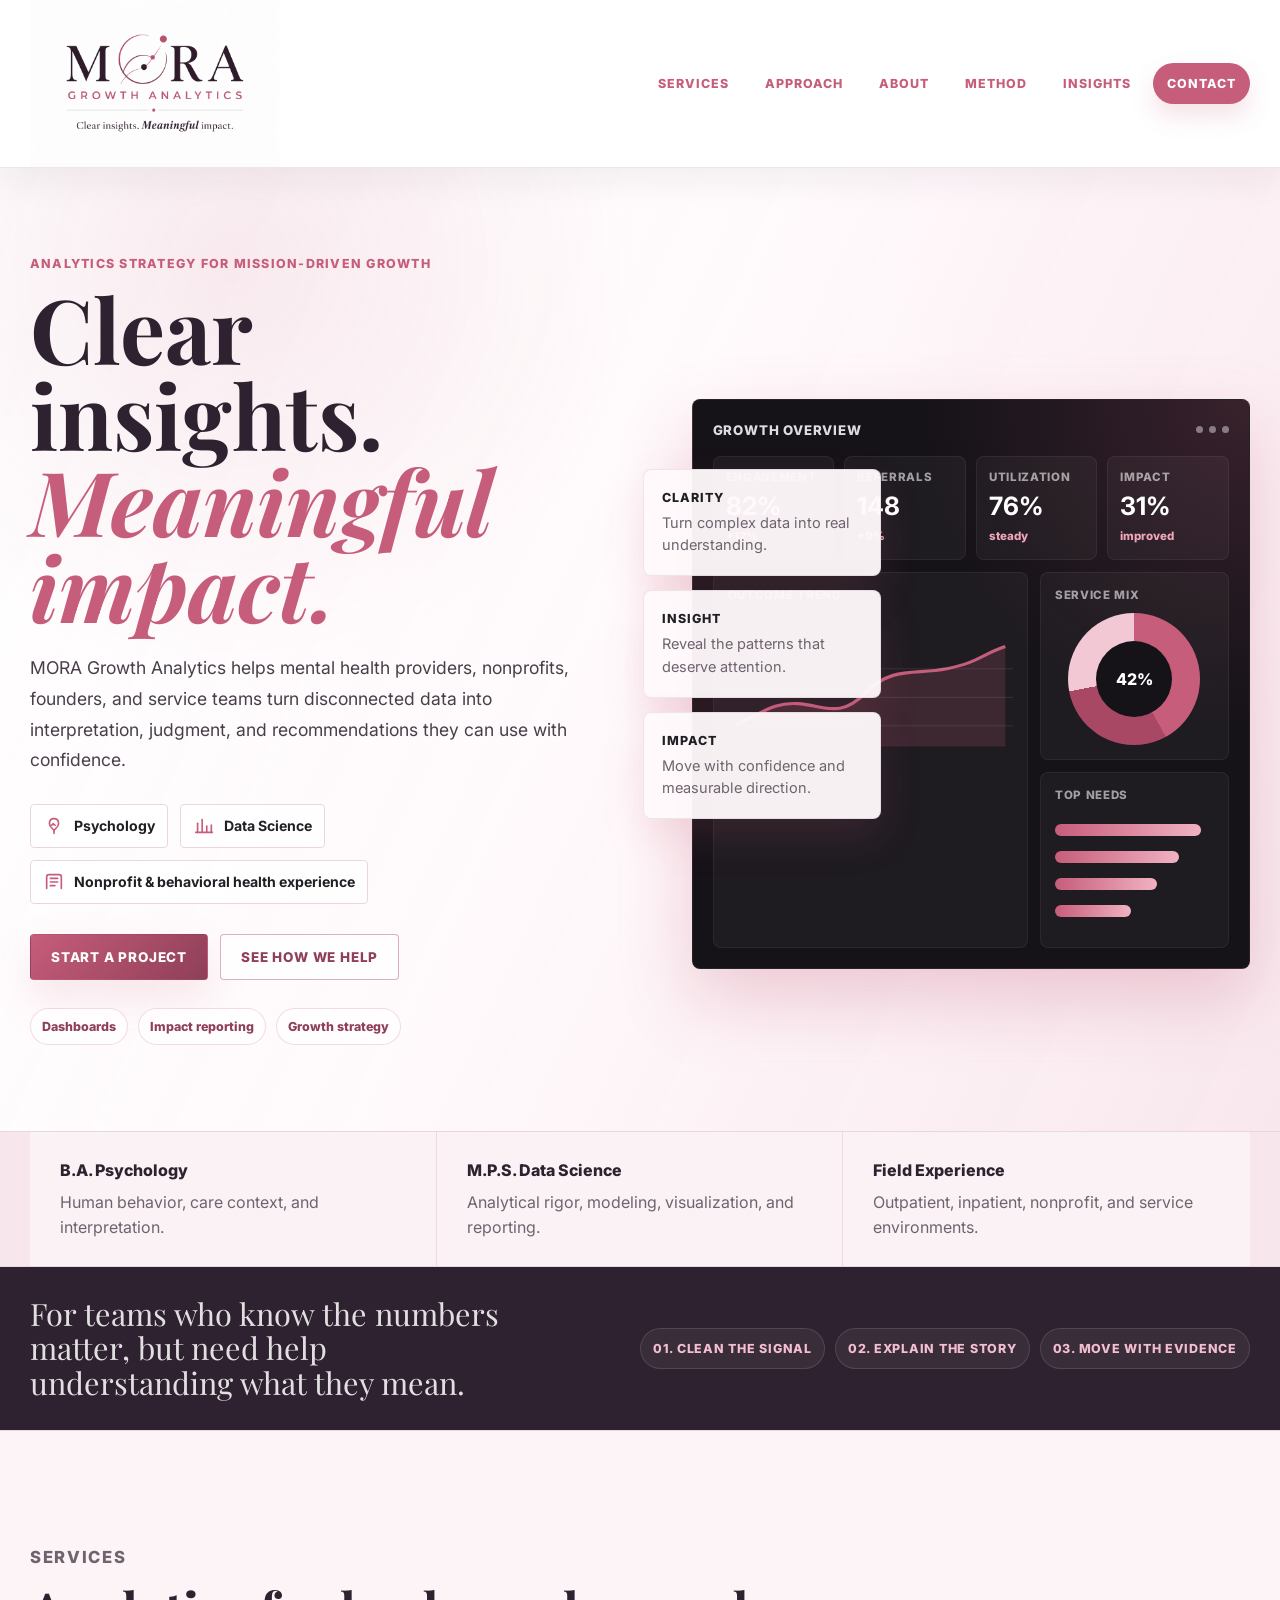
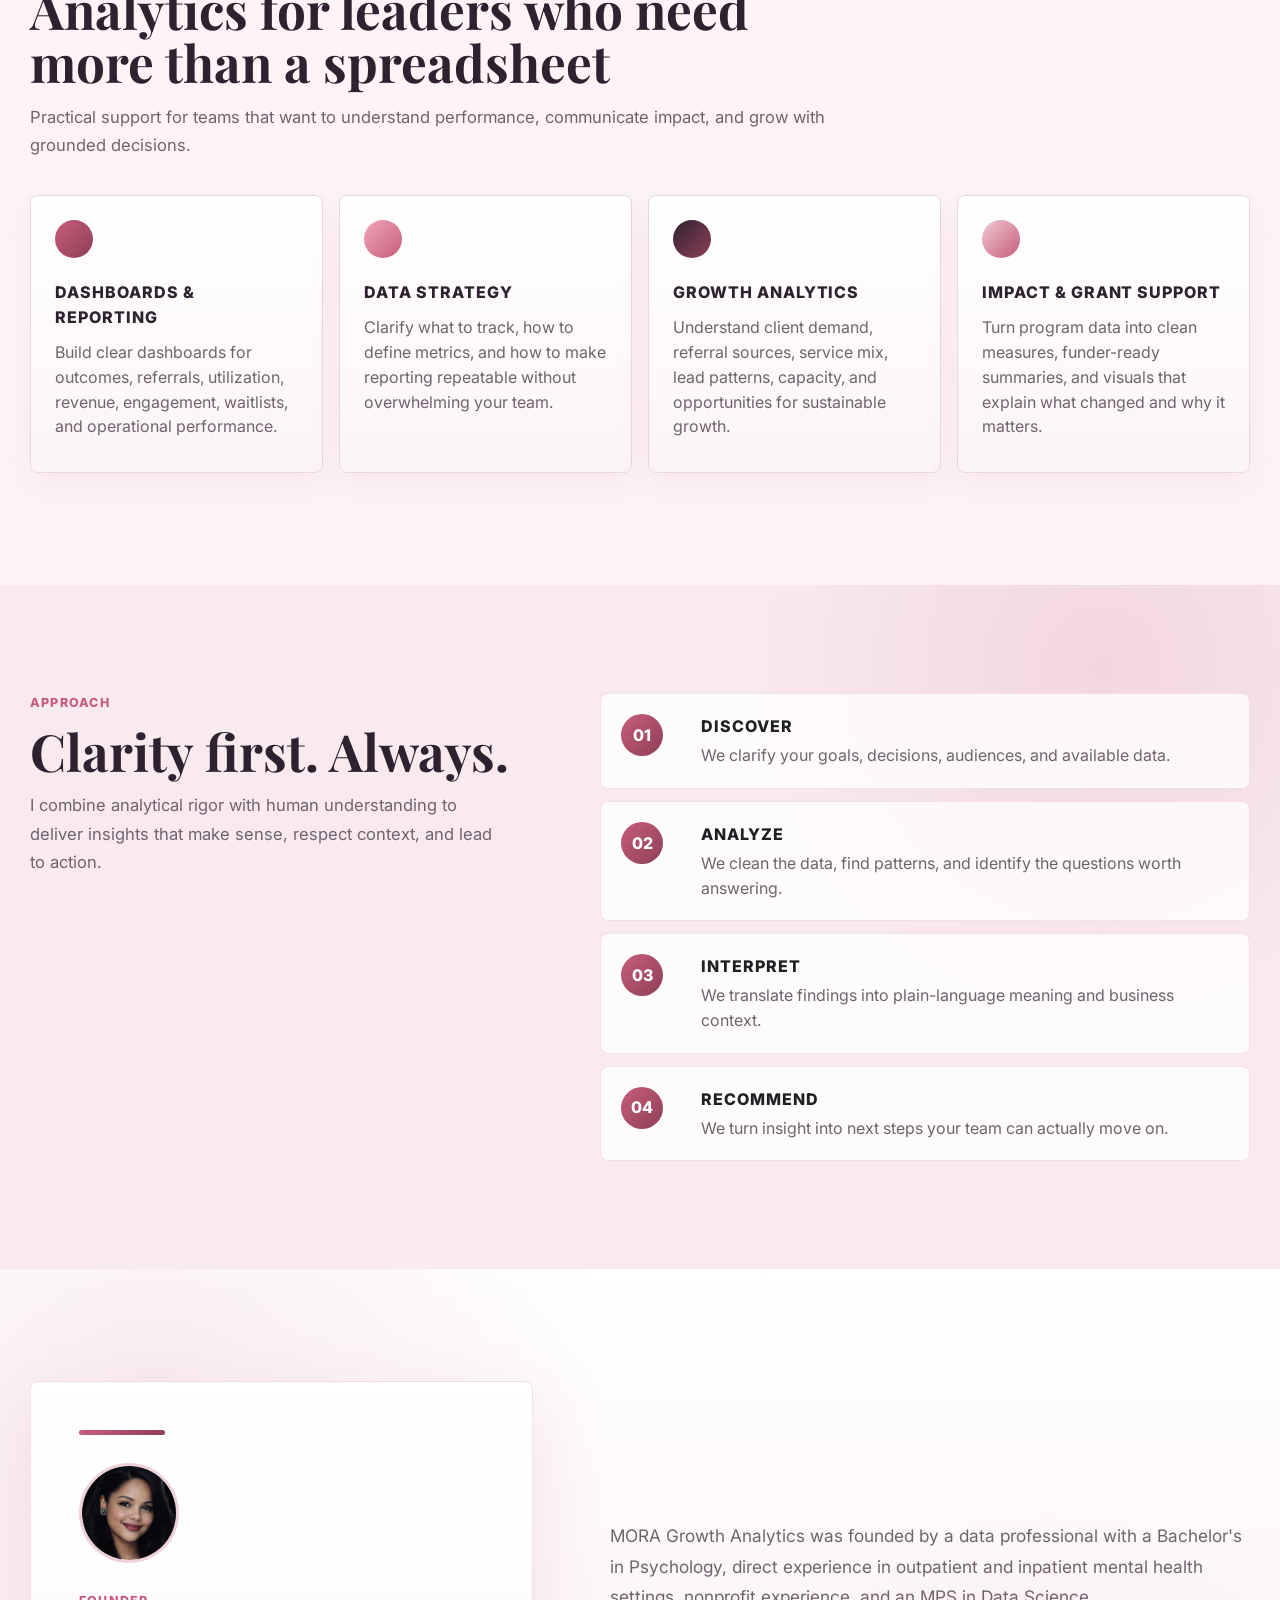
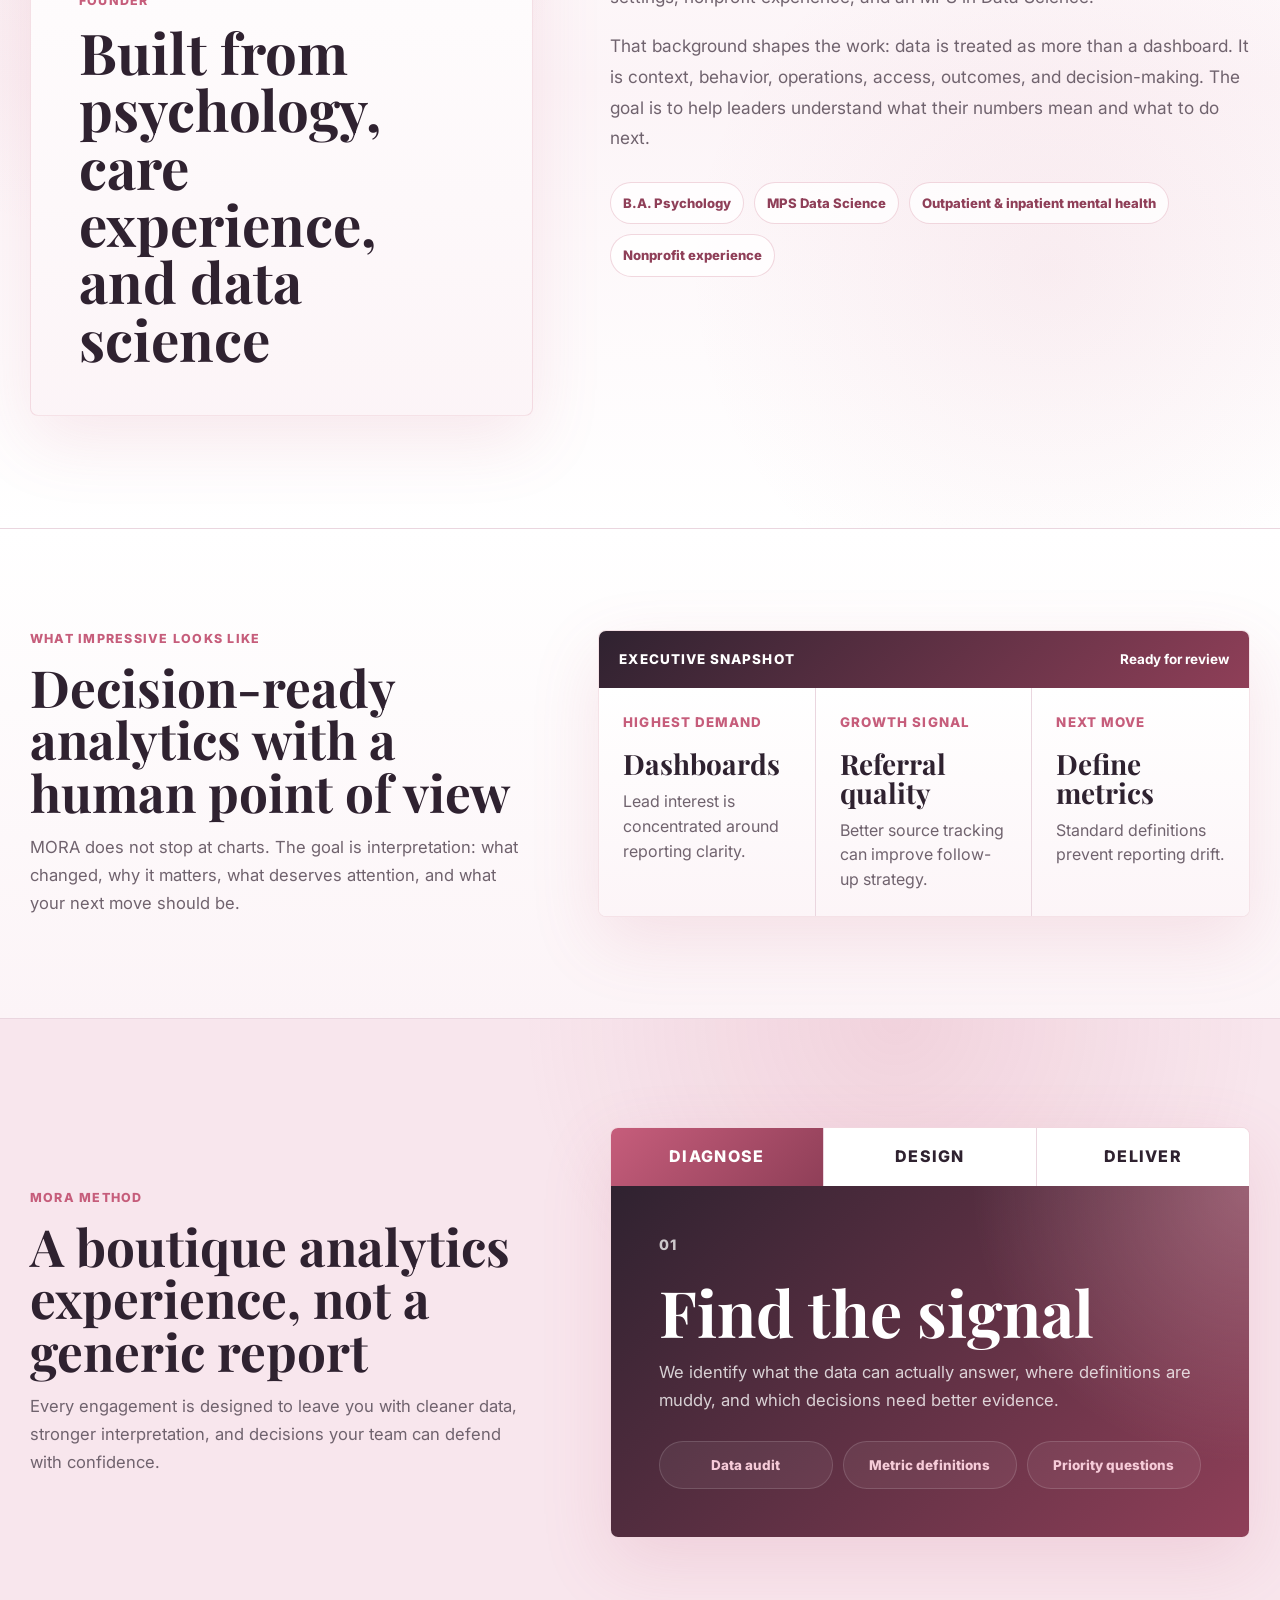
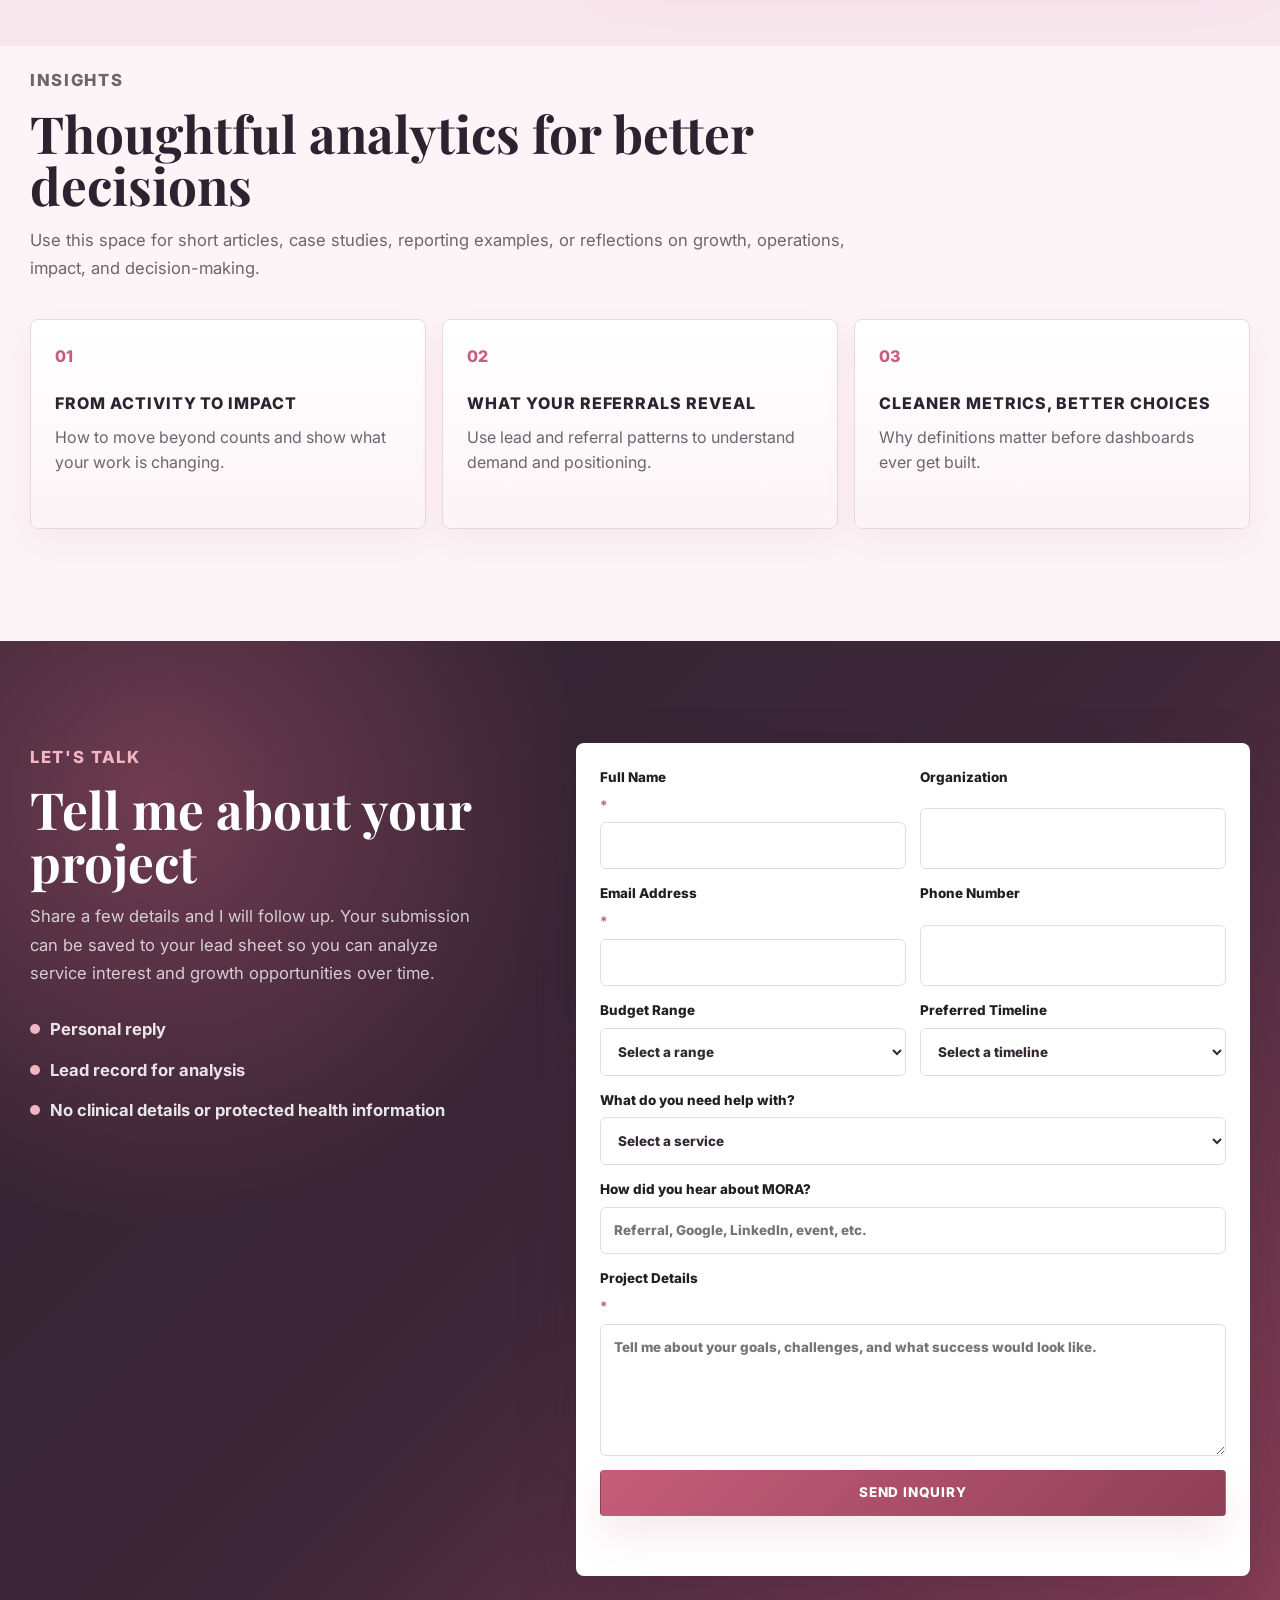
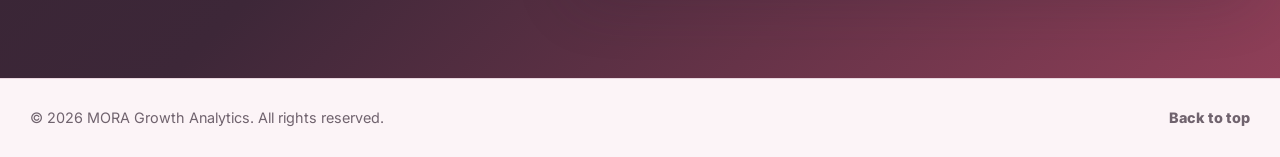
==== commit d2b36348: "Update index.html" ====
--- a/index.html
+++ b/index.html
@@ -9,7 +9,7 @@
   <link rel="preconnect" href="https://fonts.gstatic.com" crossorigin>
   <link href="https://fonts.googleapis.com/css2?family=Inter:wght@400;500;600;700;800&family=Playfair+Display:wght@600;700&display=swap" rel="stylesheet">
   <link rel="stylesheet" href="styles.css">
-  <style>.founder-photo,.founder-photo-wrap{width:350px;height:350px}</style>
+  <style>.founder-photo,.founder-photo-wrap{width:100px;height:100px}</style>
 </head>
 <body>
   <header class="topbar">
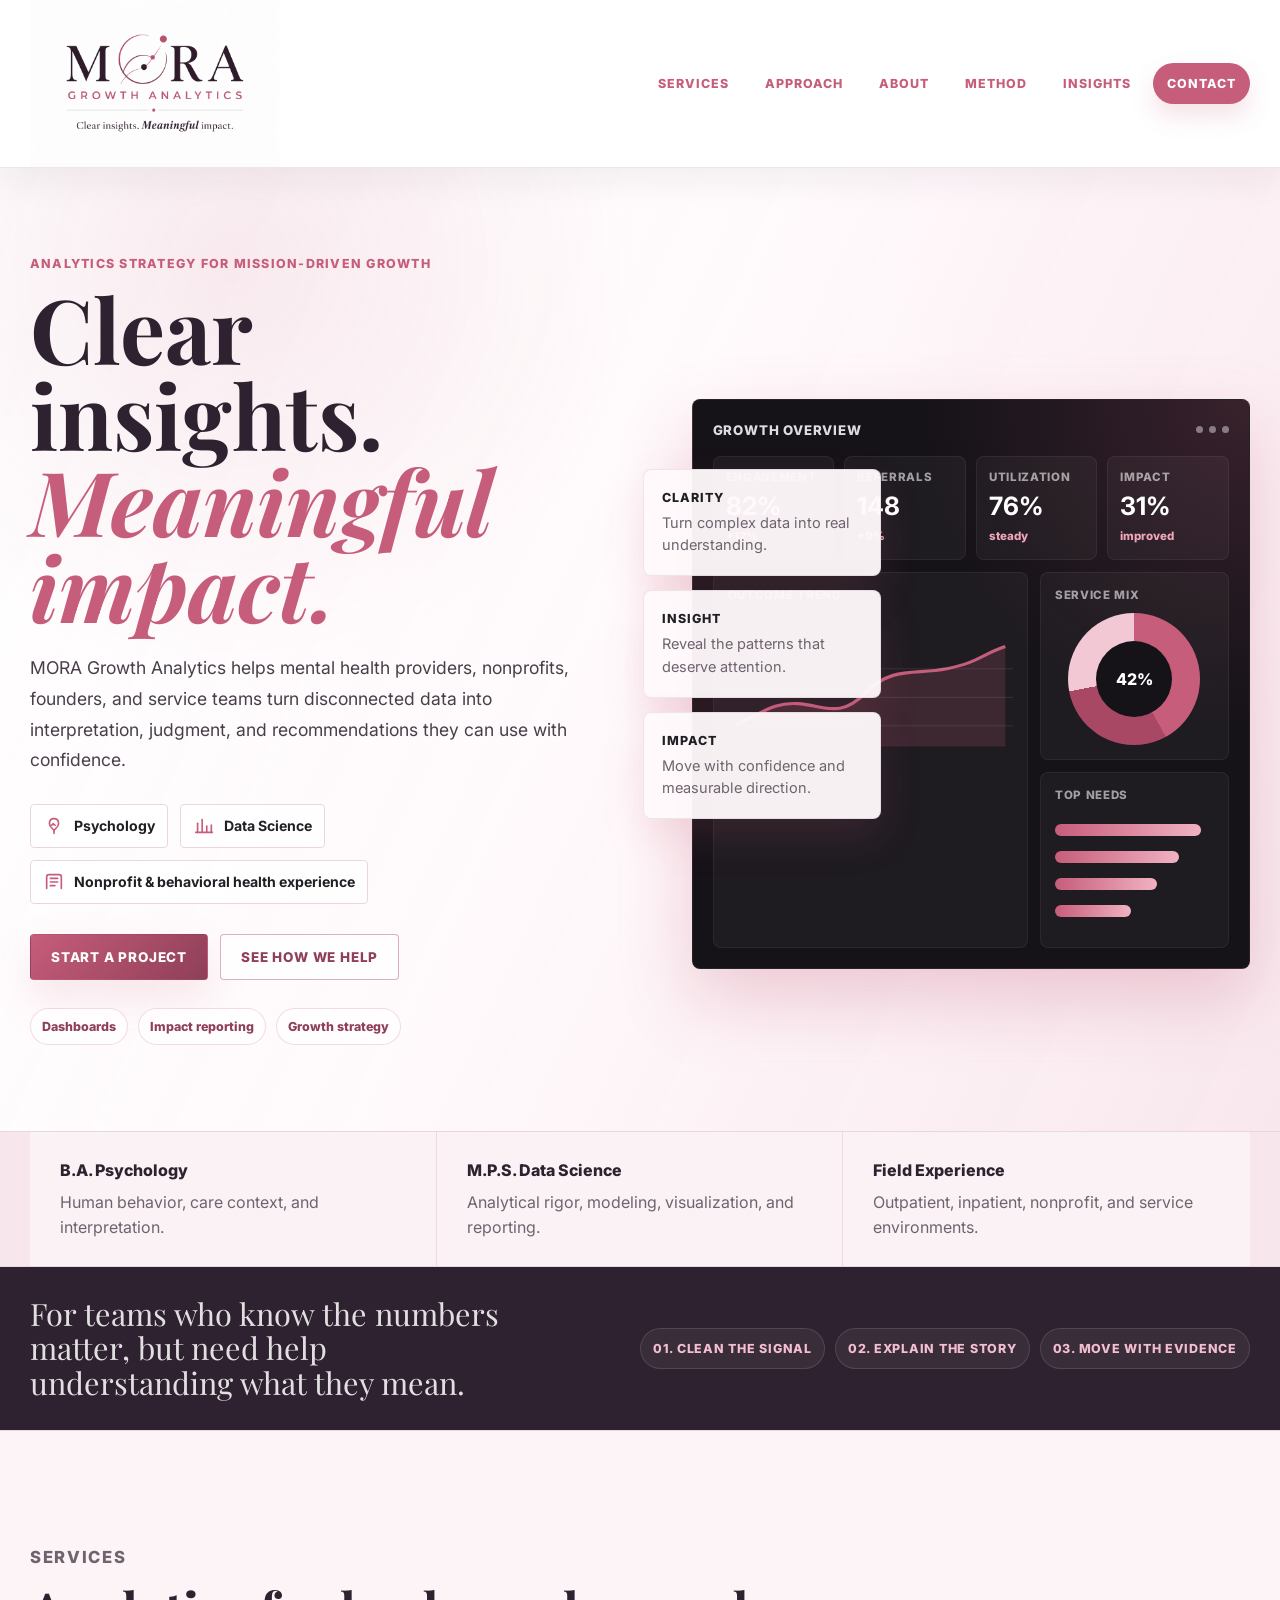
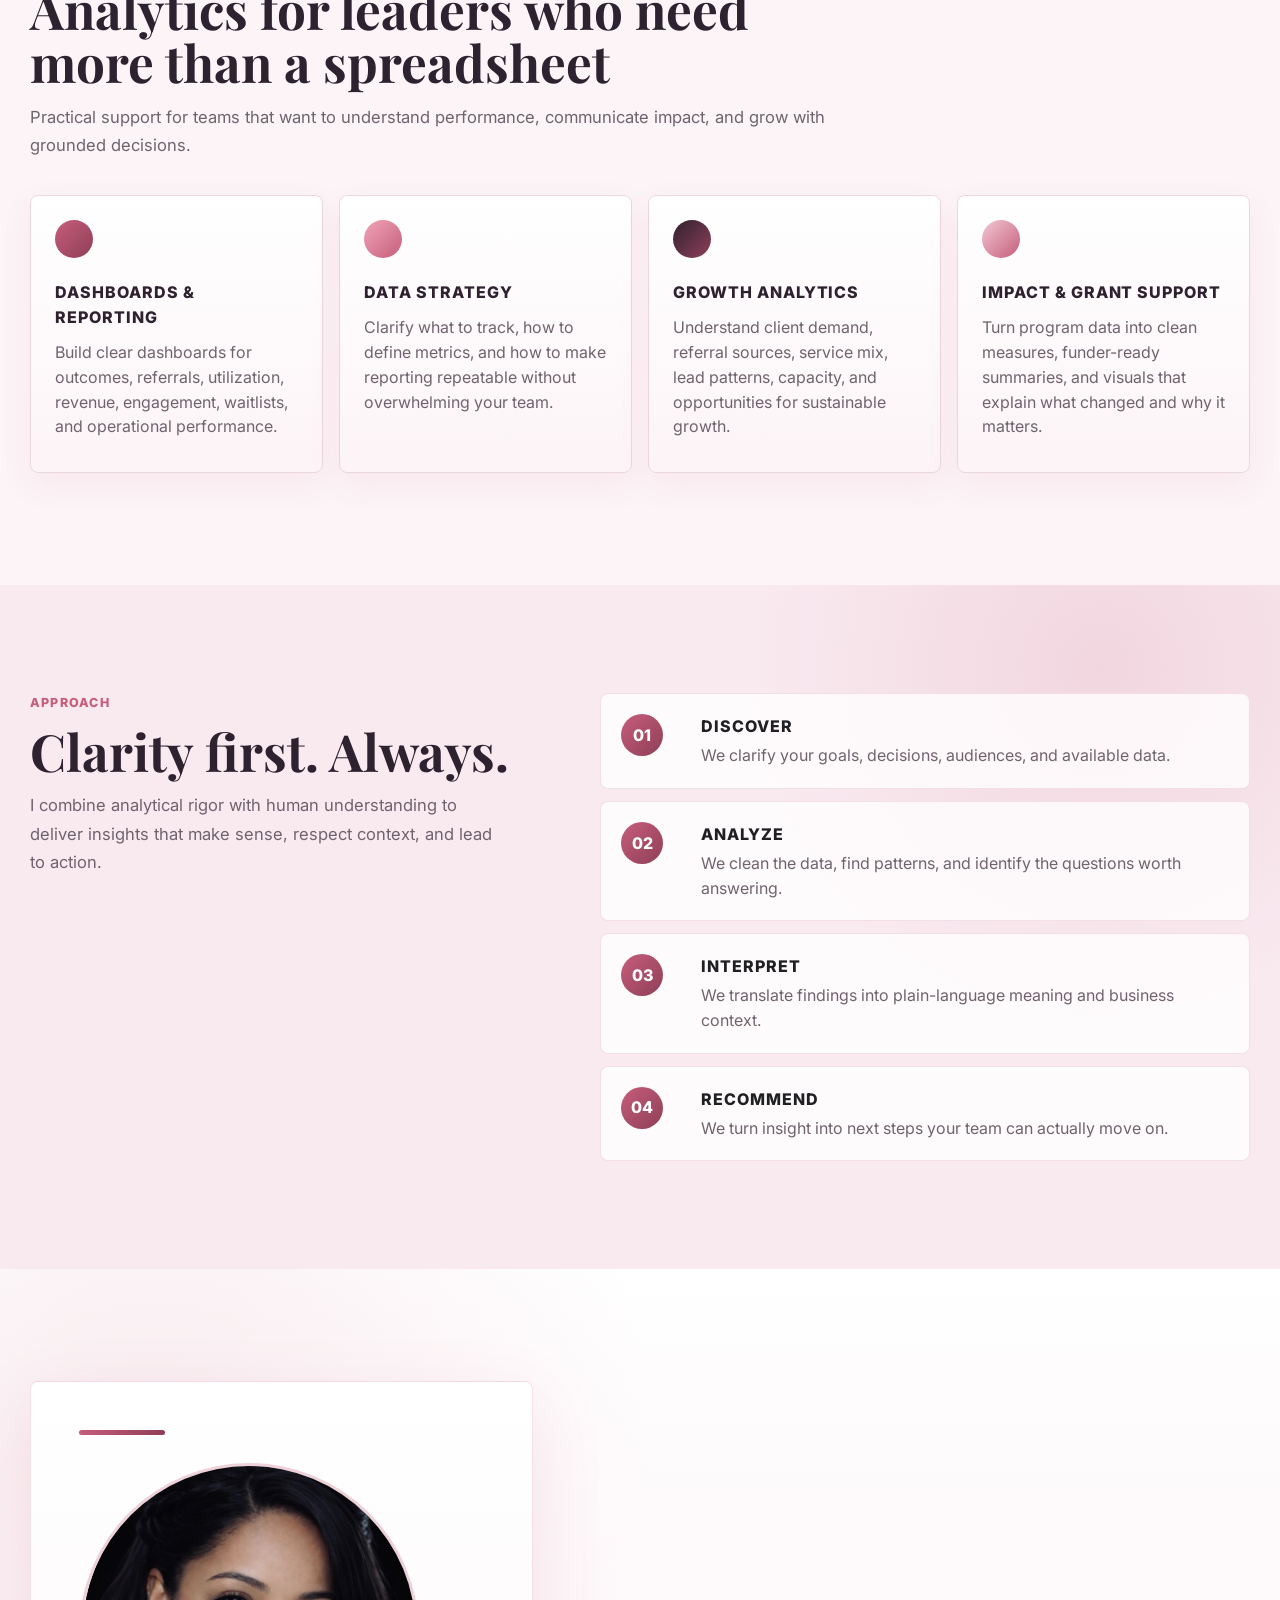
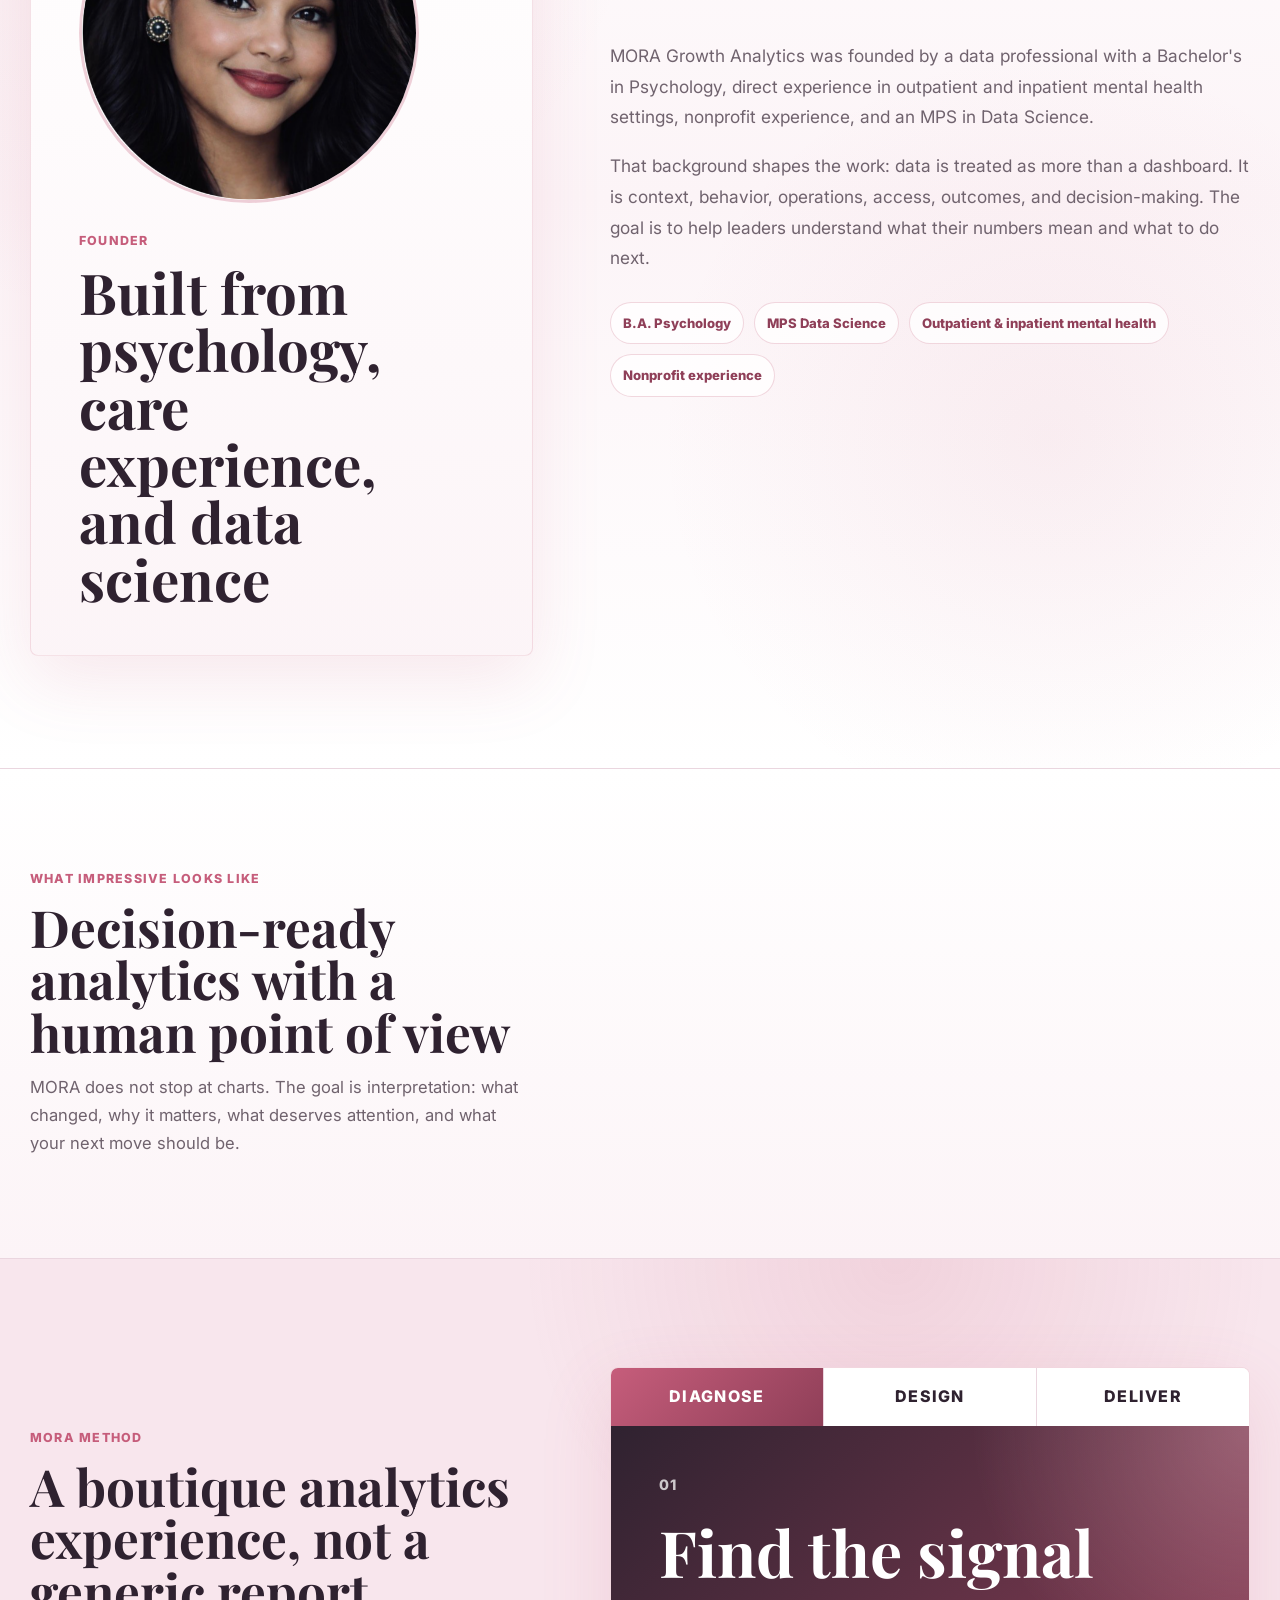
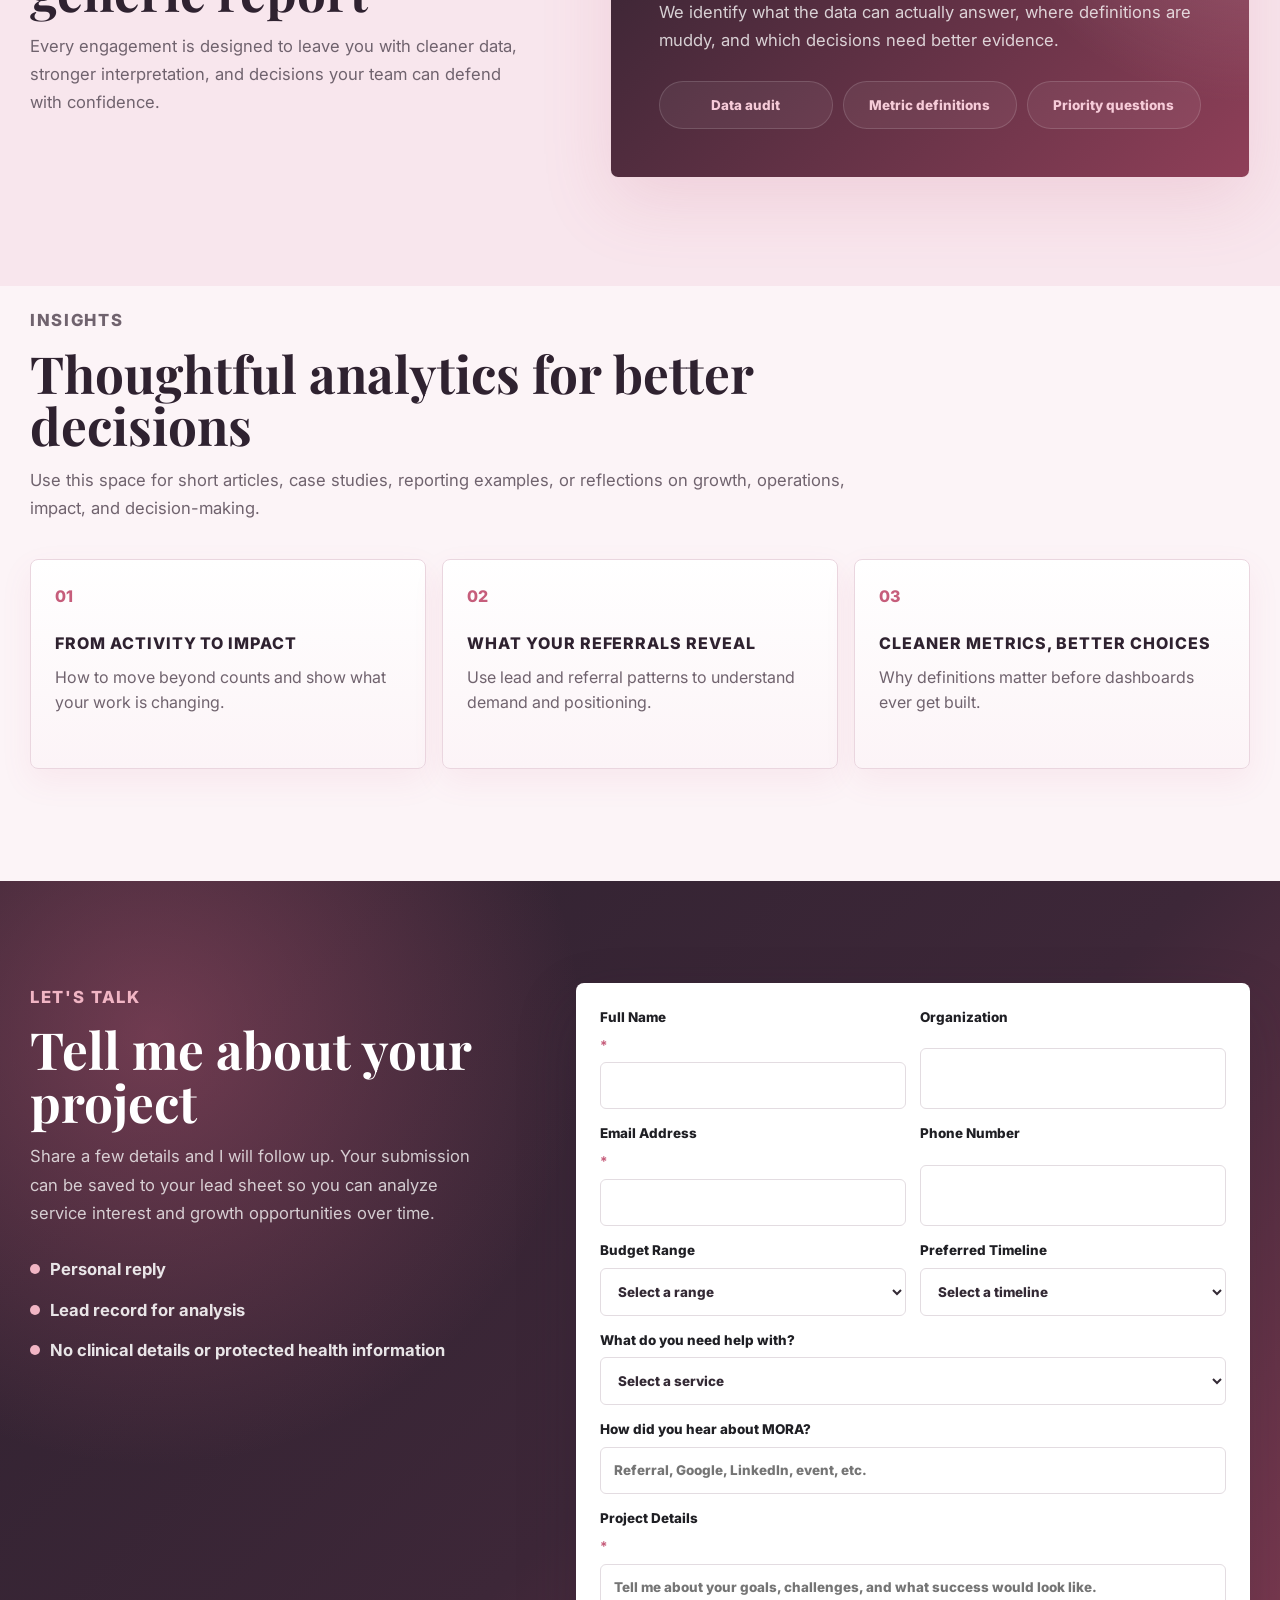
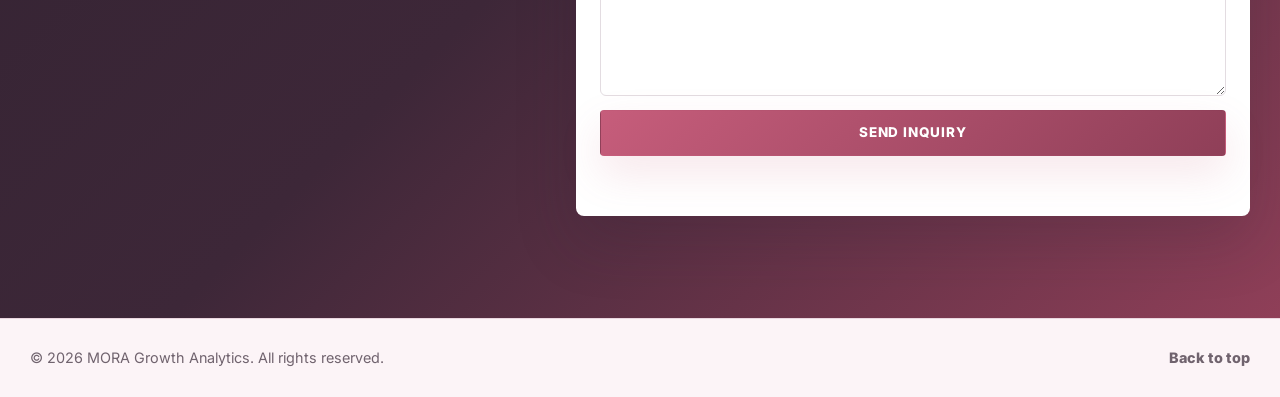
==== commit 33b03404: "Update index.html" ====
--- a/index.html
+++ b/index.html
@@ -9,7 +9,7 @@
   <link rel="preconnect" href="https://fonts.gstatic.com" crossorigin>
   <link href="https://fonts.googleapis.com/css2?family=Inter:wght@400;500;600;700;800&family=Playfair+Display:wght@600;700&display=swap" rel="stylesheet">
   <link rel="stylesheet" href="styles.css">
-  <style>.founder-photo,.founder-photo-wrap{width:100px;height:100px}</style>
+  <style>.founder-photo,.founder-photo-wrap{width:340px!important;height:340px!important}</style>
 </head>
 <body>
   <header class="topbar">
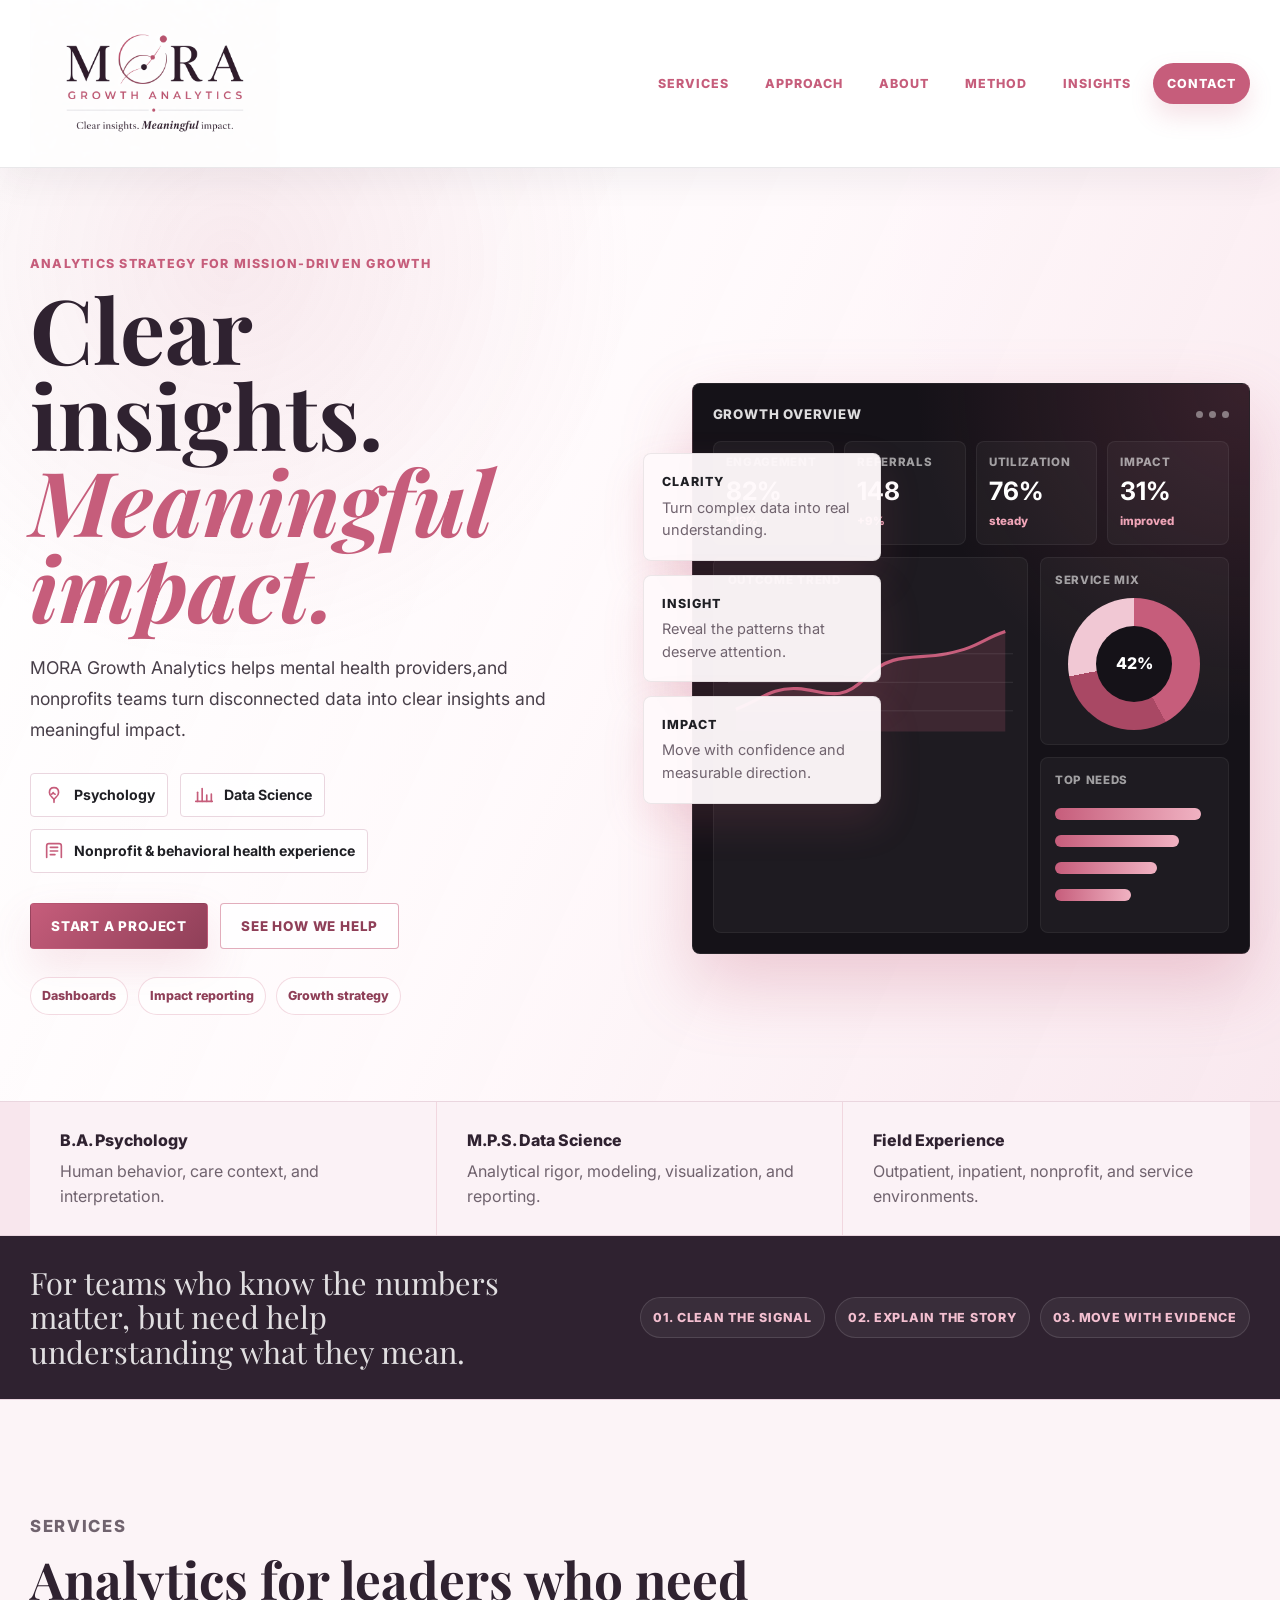
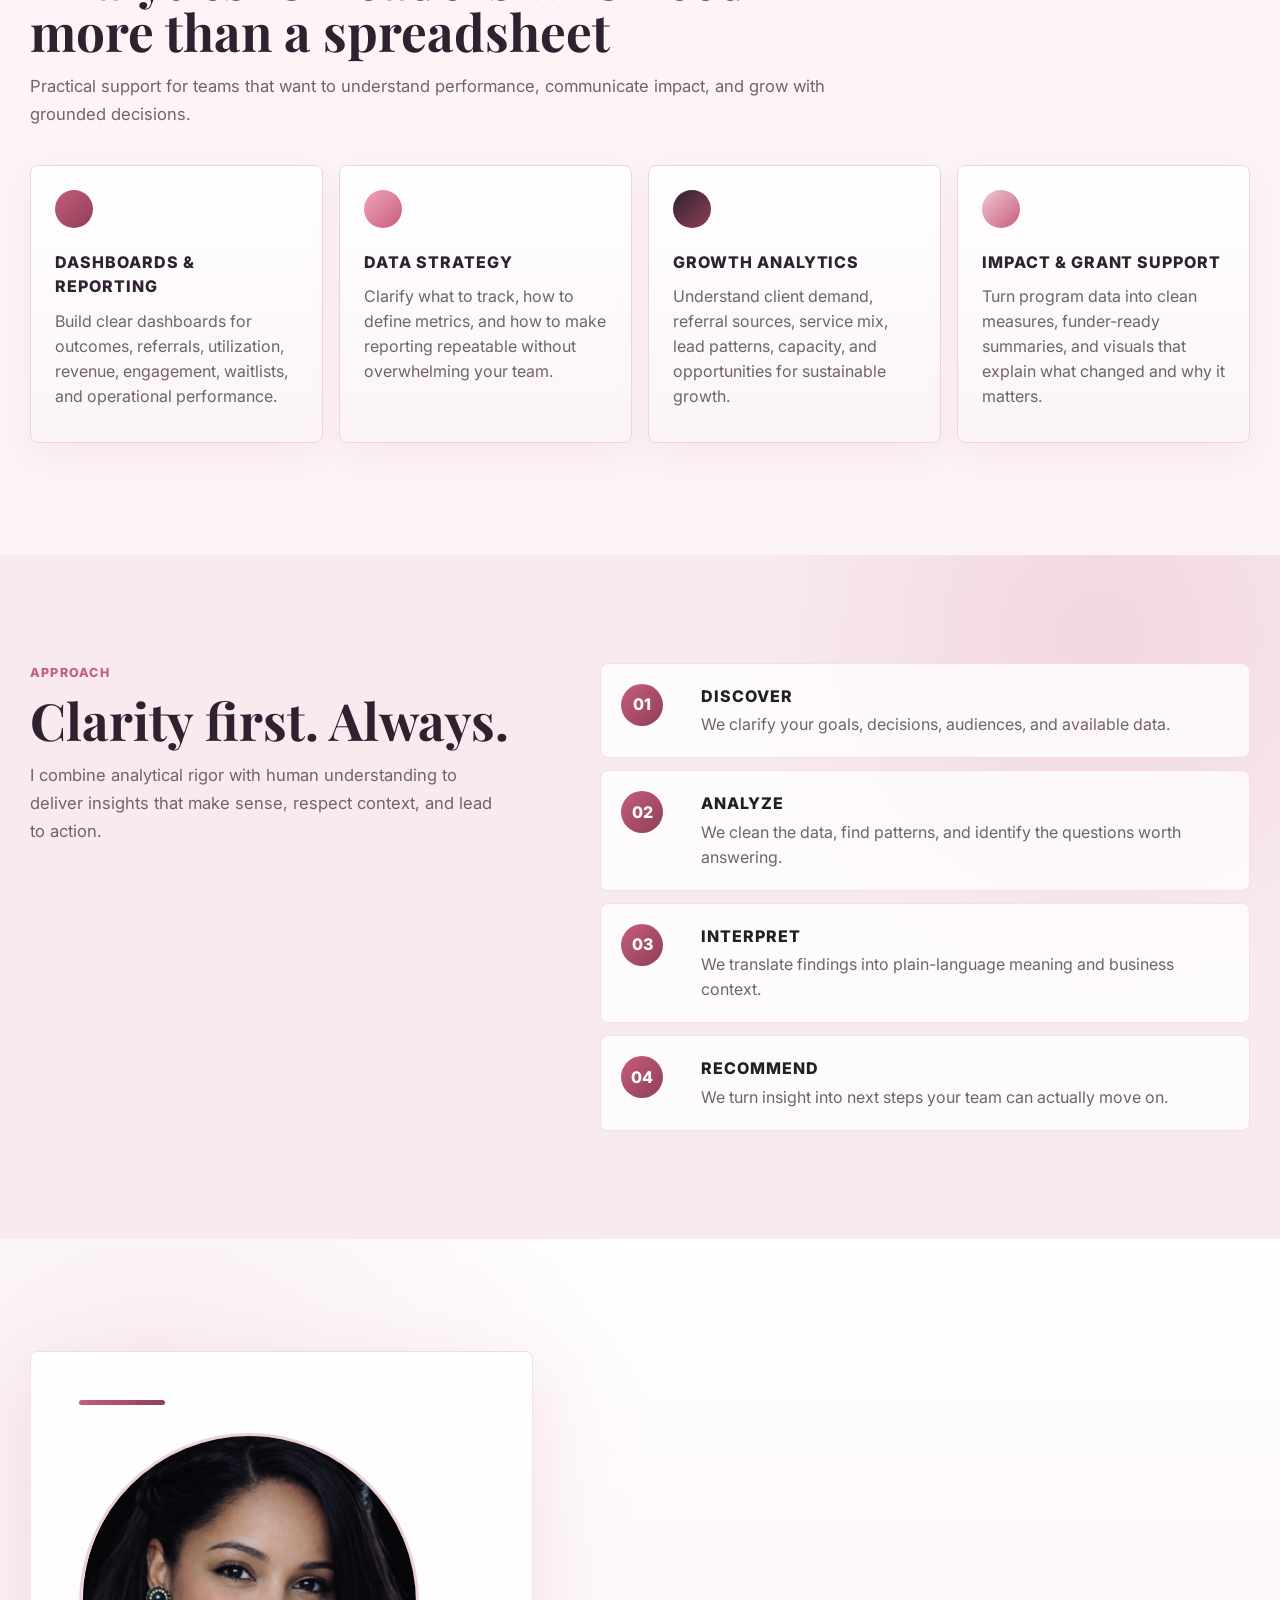
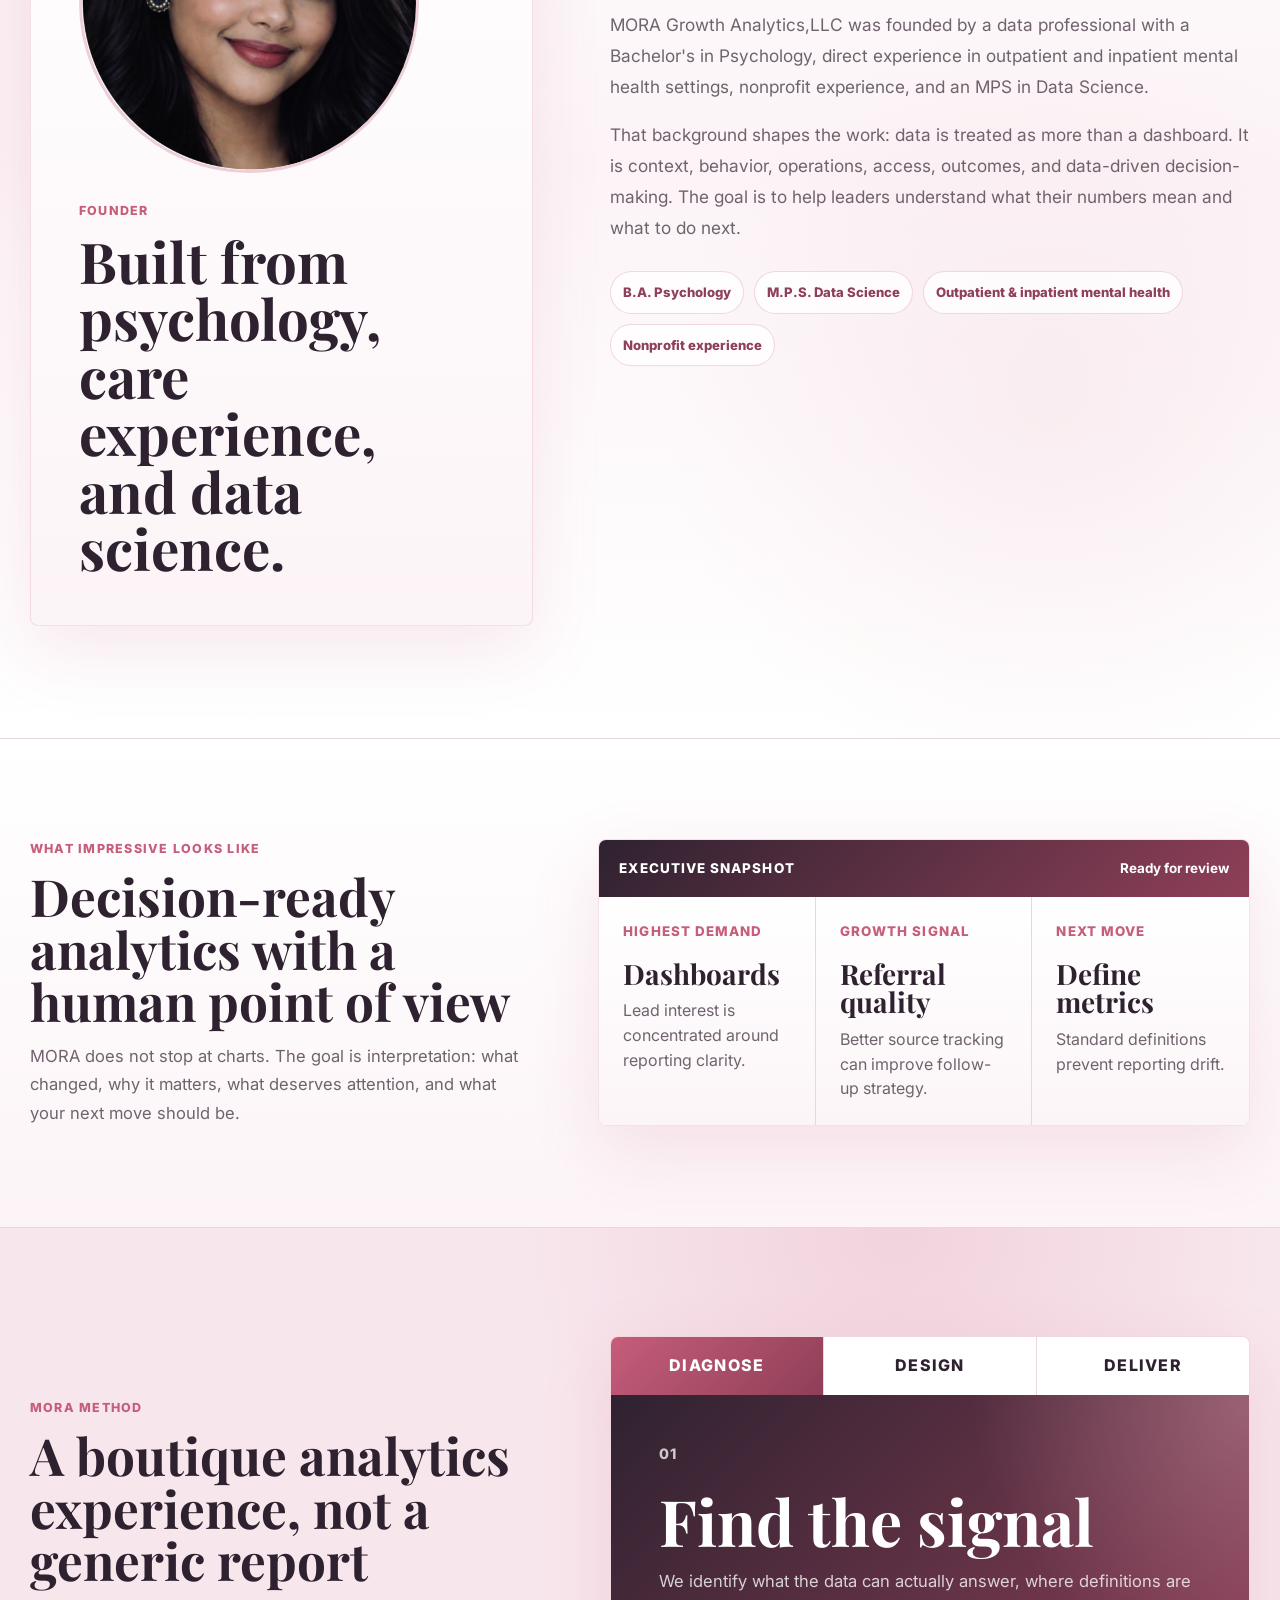
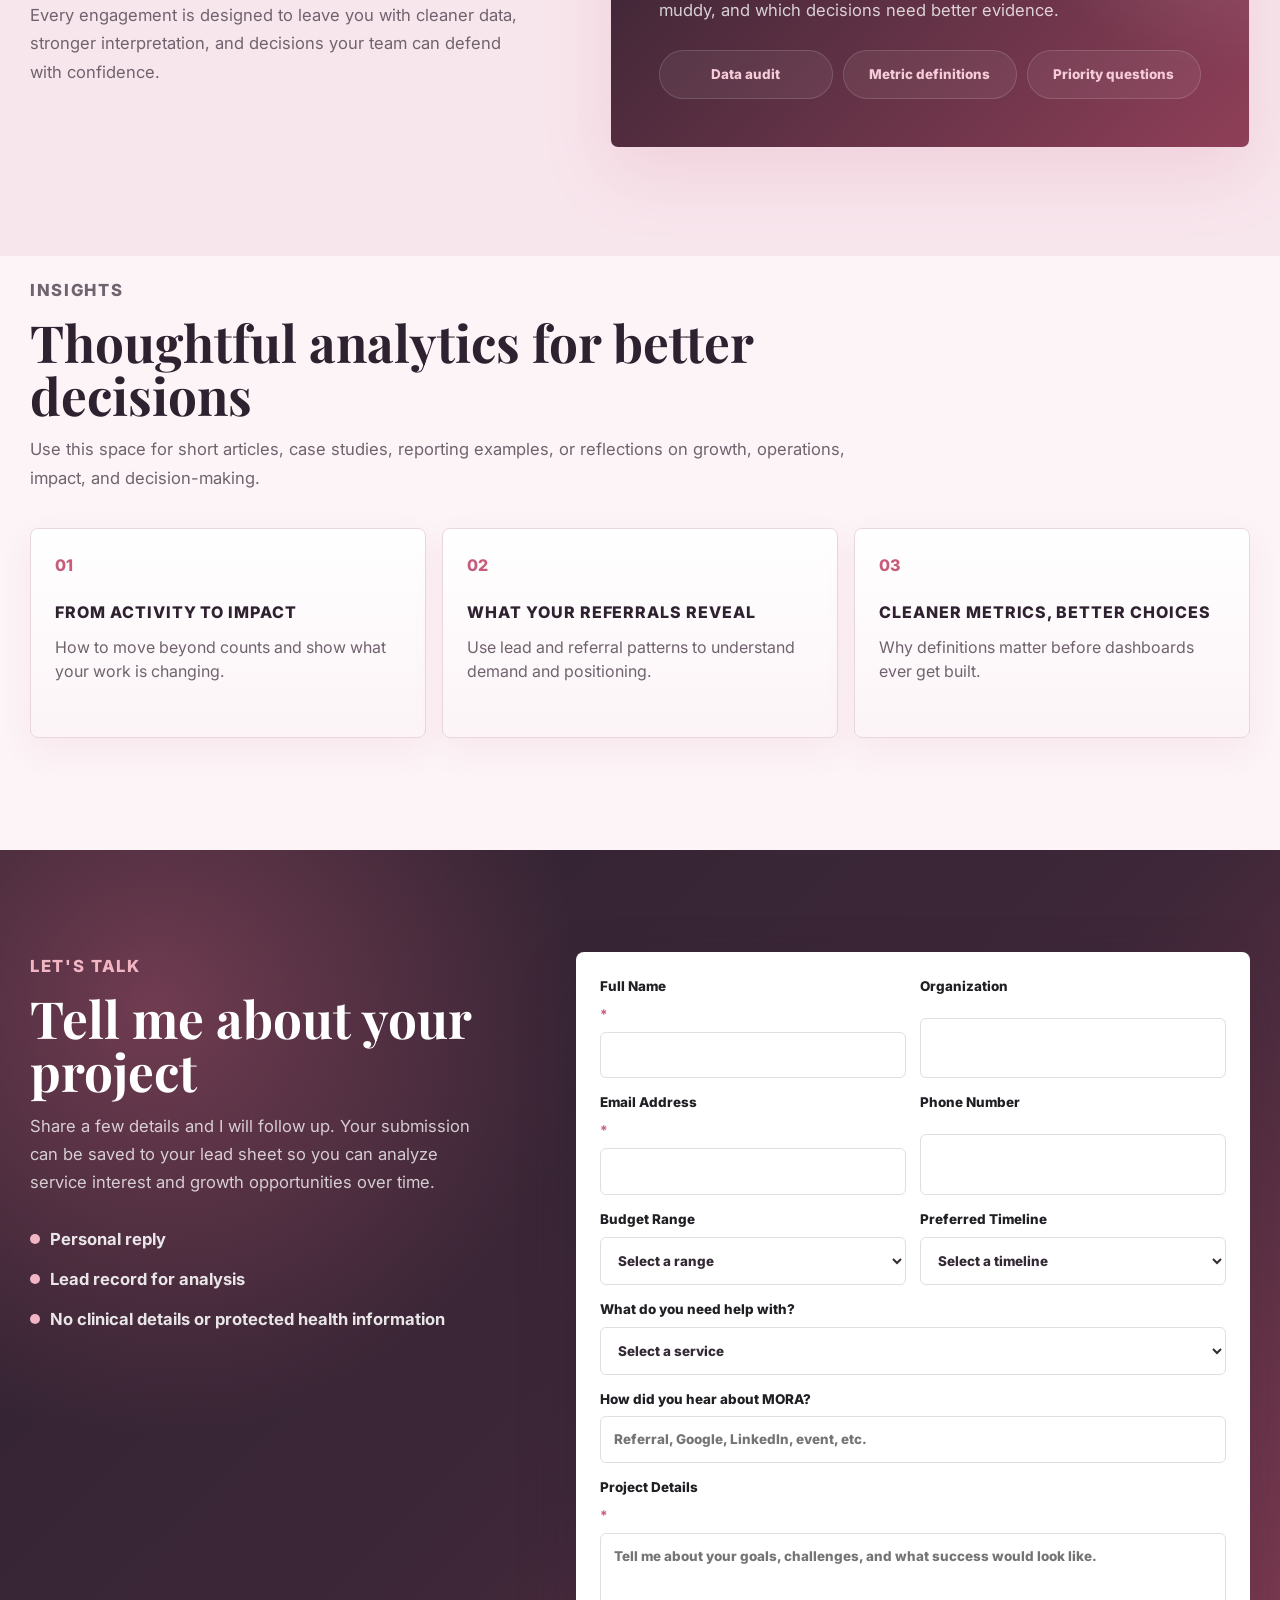
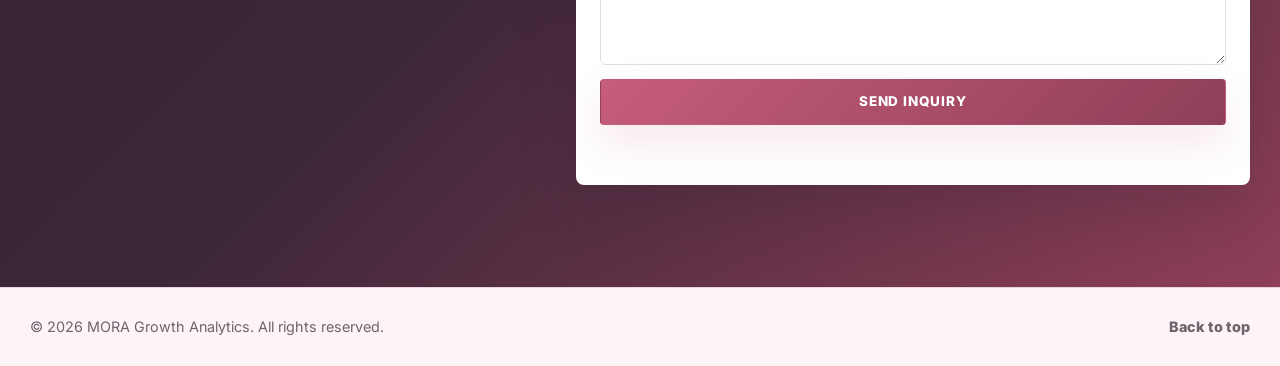
==== commit 245642cd: "Update index.html" ====
--- a/index.html
+++ b/index.html
@@ -41,7 +41,7 @@
         <div class="hero-copy">
           <p class="eyebrow">Analytics strategy for mission-driven growth</p>
           <h1>Clear insights. <span>Meaningful impact.</span></h1>
-          <p class="hero-lede">MORA Growth Analytics helps mental health providers, nonprofits, founders, and service teams turn disconnected data into interpretation, judgment, and recommendations they can use with confidence.</p>
+          <p class="hero-lede">MORA Growth Analytics helps mental health providers,and nonprofits teams turn disconnected data into clear insights and meaningful impact.</p>
 
           <div class="expertise-row" aria-label="Founder background">
             <div class="expertise-item">
@@ -225,16 +225,16 @@
           </div>
           <div>
             <p class="eyebrow">Founder</p>
-            <h2>Built from psychology, care experience, and data science</h2>
+            <h2>Built from psychology, care experience, and data science.</h2>
           </div>
         </div>
 
         <div class="founder-copy">
-          <p>MORA Growth Analytics was founded by a data professional with a Bachelor's in Psychology, direct experience in outpatient and inpatient mental health settings, nonprofit experience, and an MPS in Data Science.</p>
-          <p>That background shapes the work: data is treated as more than a dashboard. It is context, behavior, operations, access, outcomes, and decision-making. The goal is to help leaders understand what their numbers mean and what to do next.</p>
+          <p>MORA Growth Analytics,LLC was founded by a data professional with a Bachelor's in Psychology, direct experience in outpatient and inpatient mental health settings, nonprofit experience, and an MPS in Data Science.</p>
+          <p>That background shapes the work: data is treated as more than a dashboard. It is context, behavior, operations, access, outcomes, and data-driven decision-making. The goal is to help leaders understand what their numbers mean and what to do next.</p>
           <div class="credential-row" aria-label="Founder credentials">
             <span>B.A. Psychology</span>
-            <span>MPS Data Science</span>
+            <span>M.P.S. Data Science</span>
             <span>Outpatient & inpatient mental health</span>
             <span>Nonprofit experience</span>
           </div>
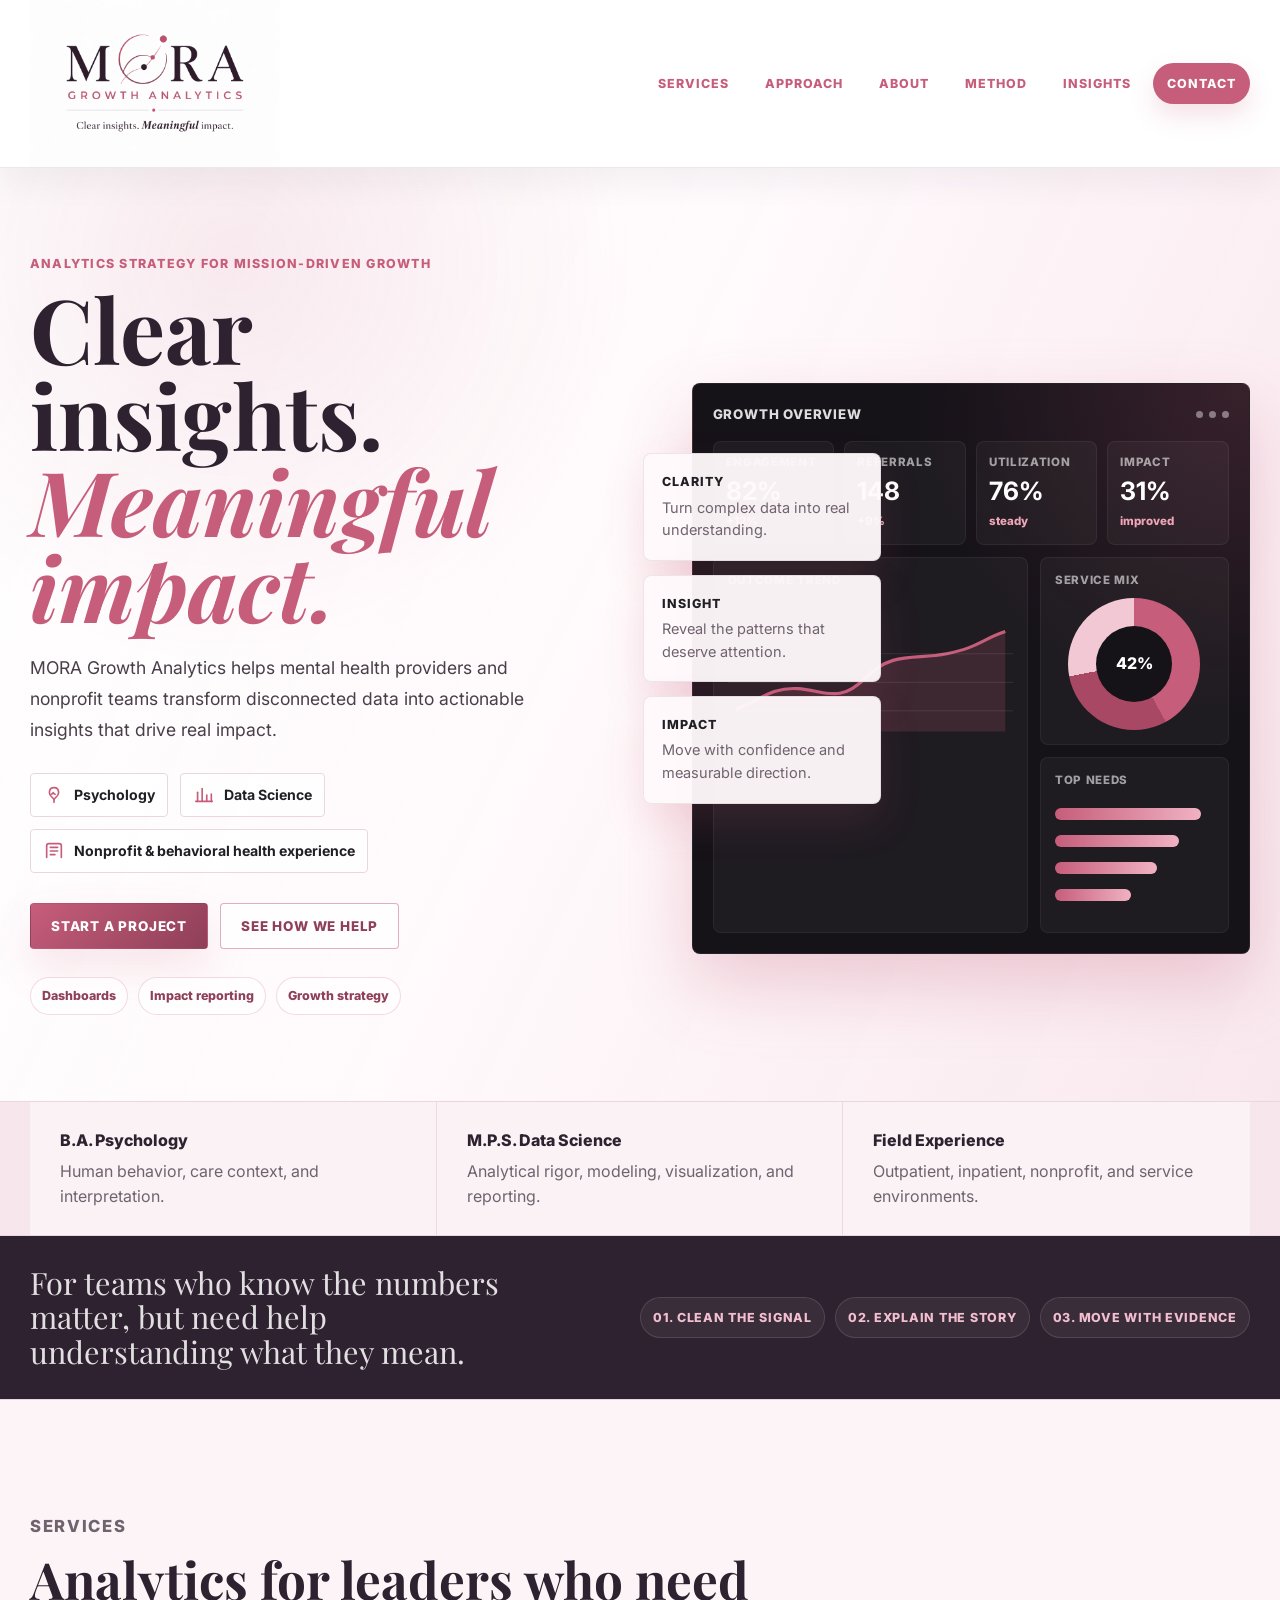
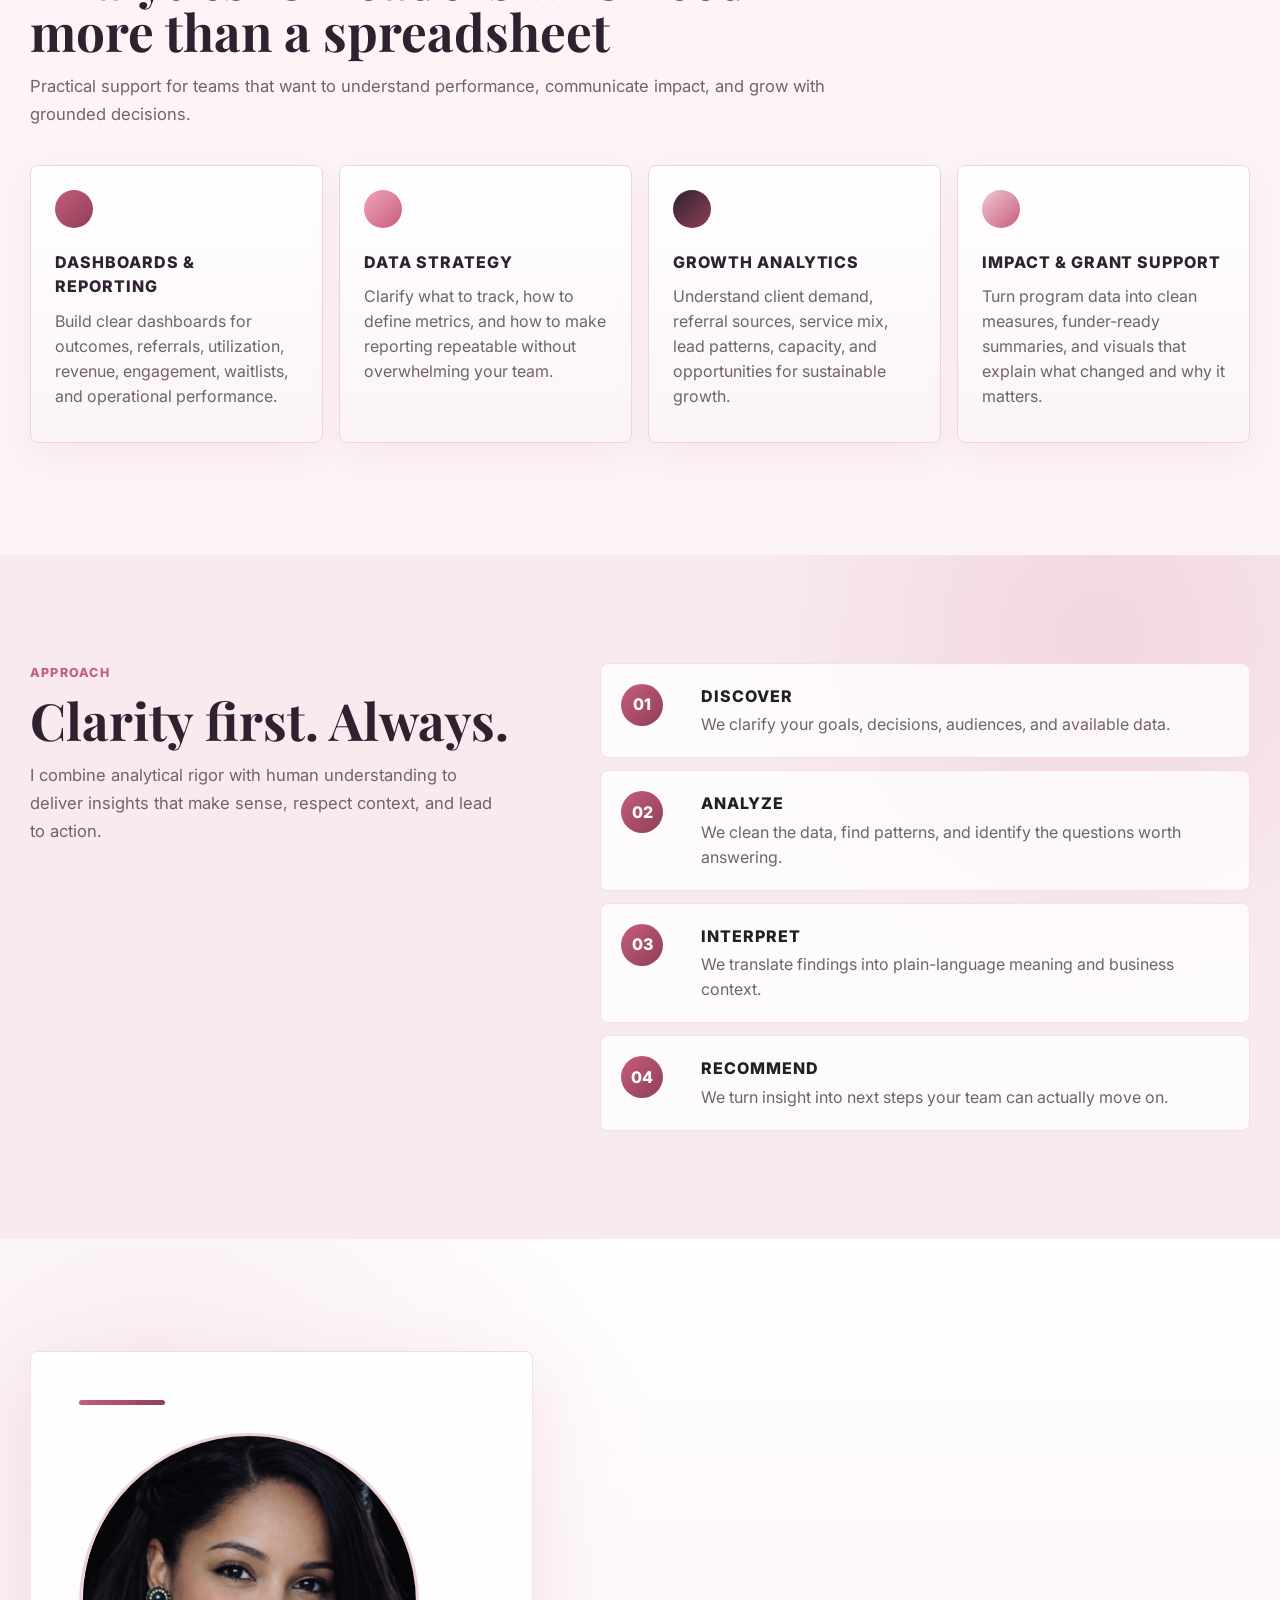
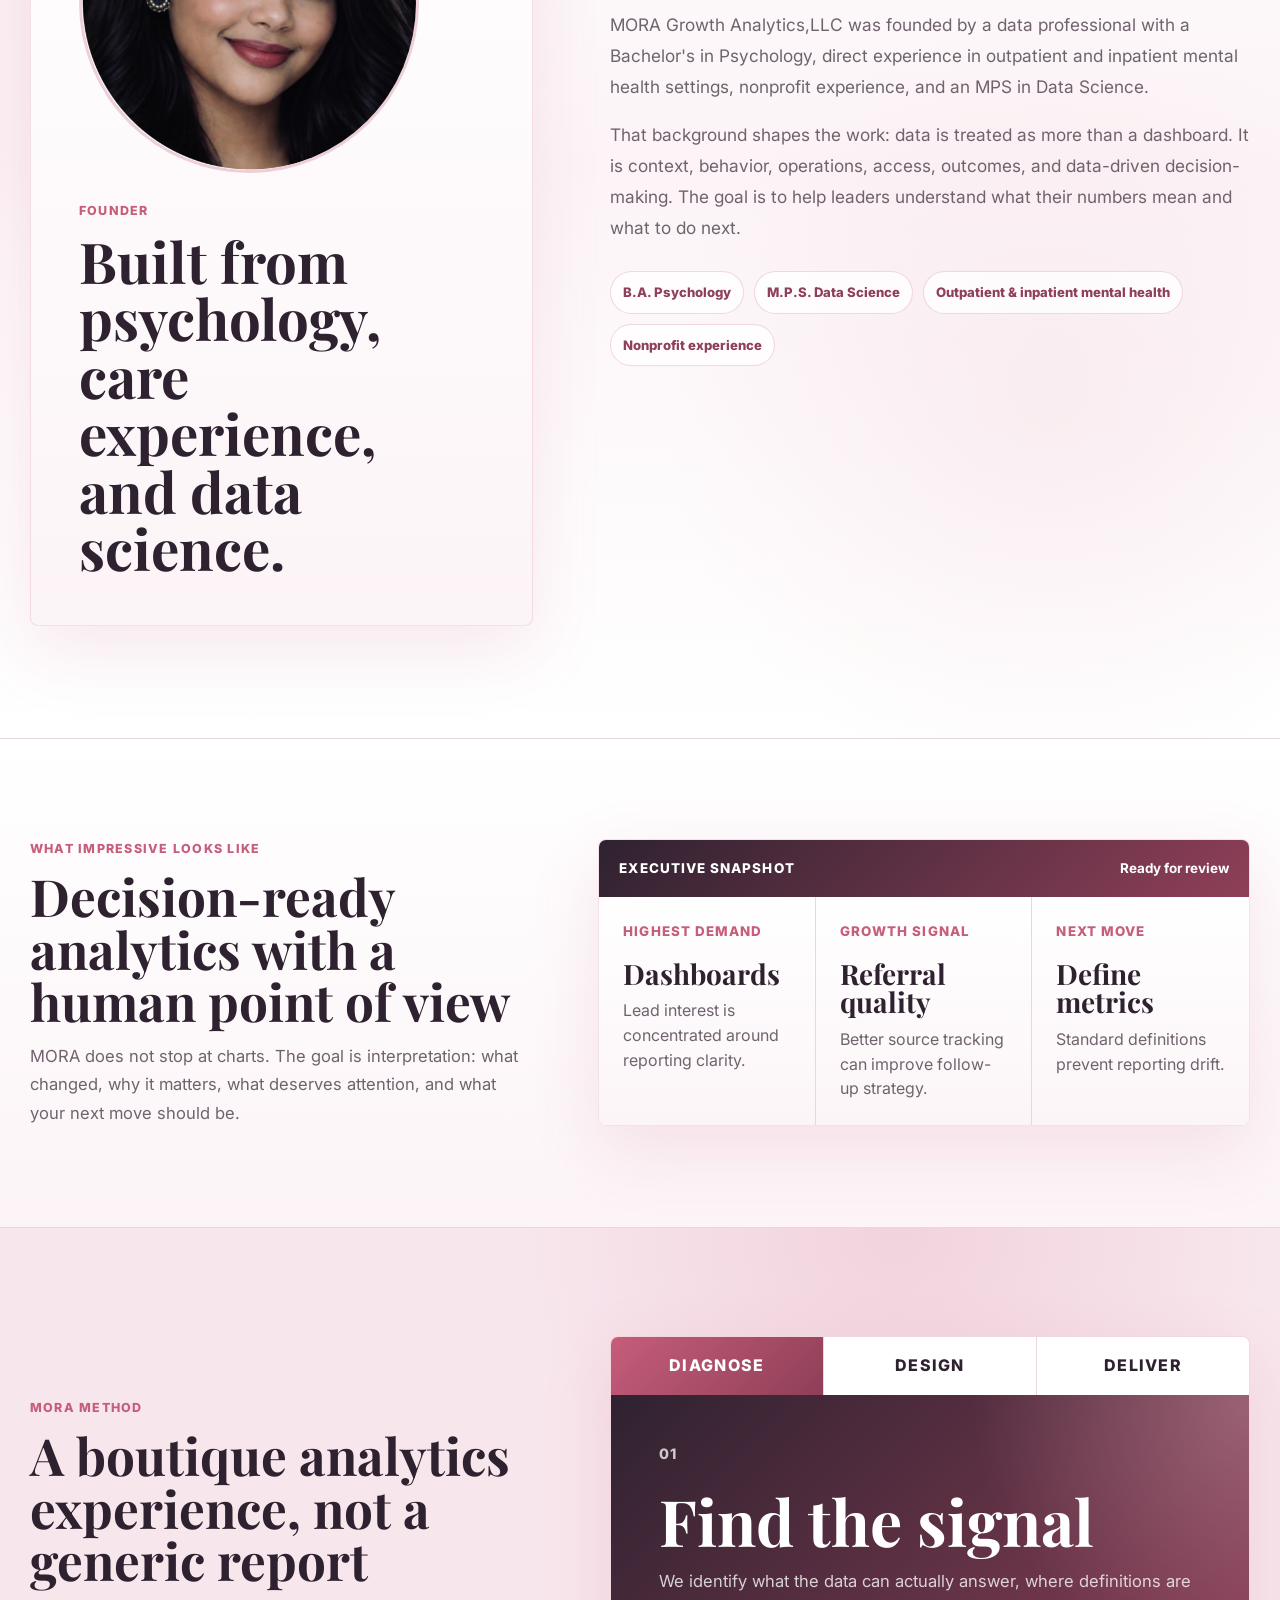
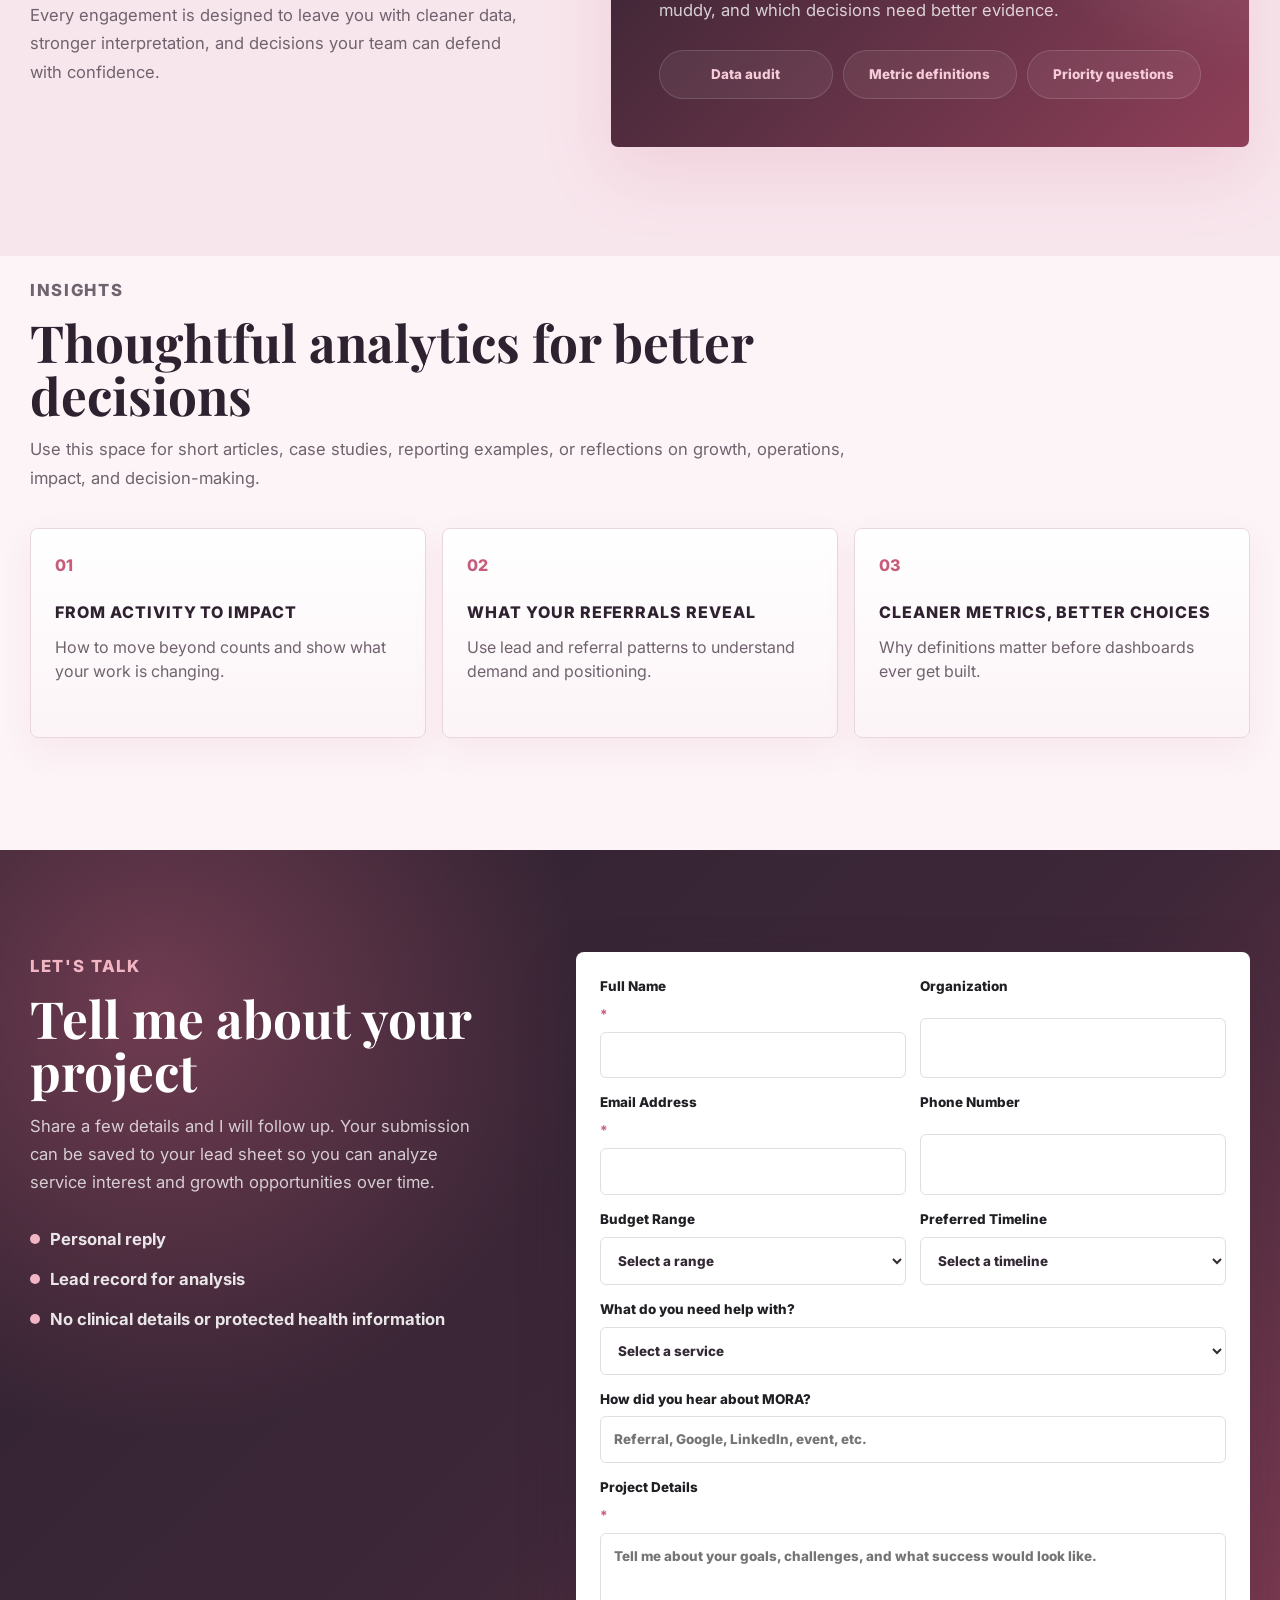
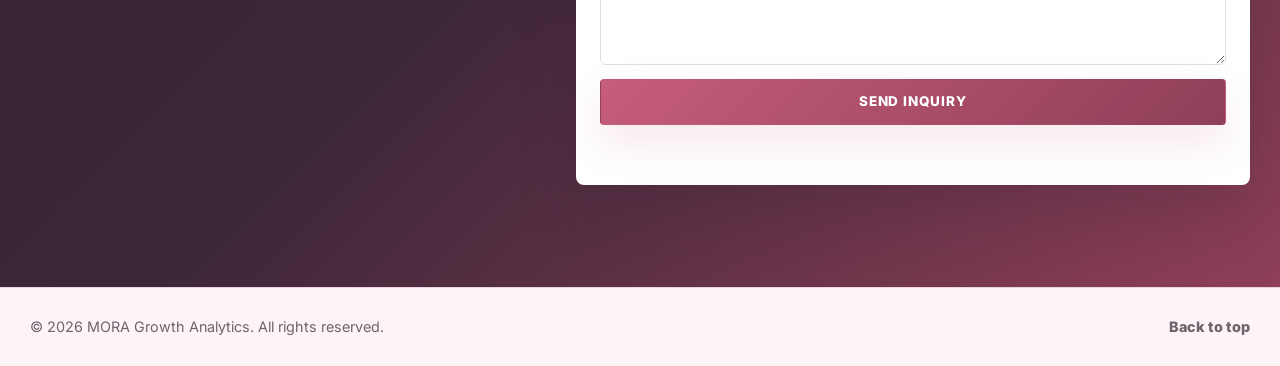
==== commit 512b0eb3: "Update index.html" ====
--- a/index.html
+++ b/index.html
@@ -41,7 +41,7 @@
         <div class="hero-copy">
           <p class="eyebrow">Analytics strategy for mission-driven growth</p>
           <h1>Clear insights. <span>Meaningful impact.</span></h1>
-          <p class="hero-lede">MORA Growth Analytics helps mental health providers,and nonprofits teams turn disconnected data into clear insights and meaningful impact.</p>
+          <p class="hero-lede"> MORA Growth Analytics helps mental health providers and nonprofit teams transform disconnected data into actionable insights that drive real impact.</p>
 
           <div class="expertise-row" aria-label="Founder background">
             <div class="expertise-item">
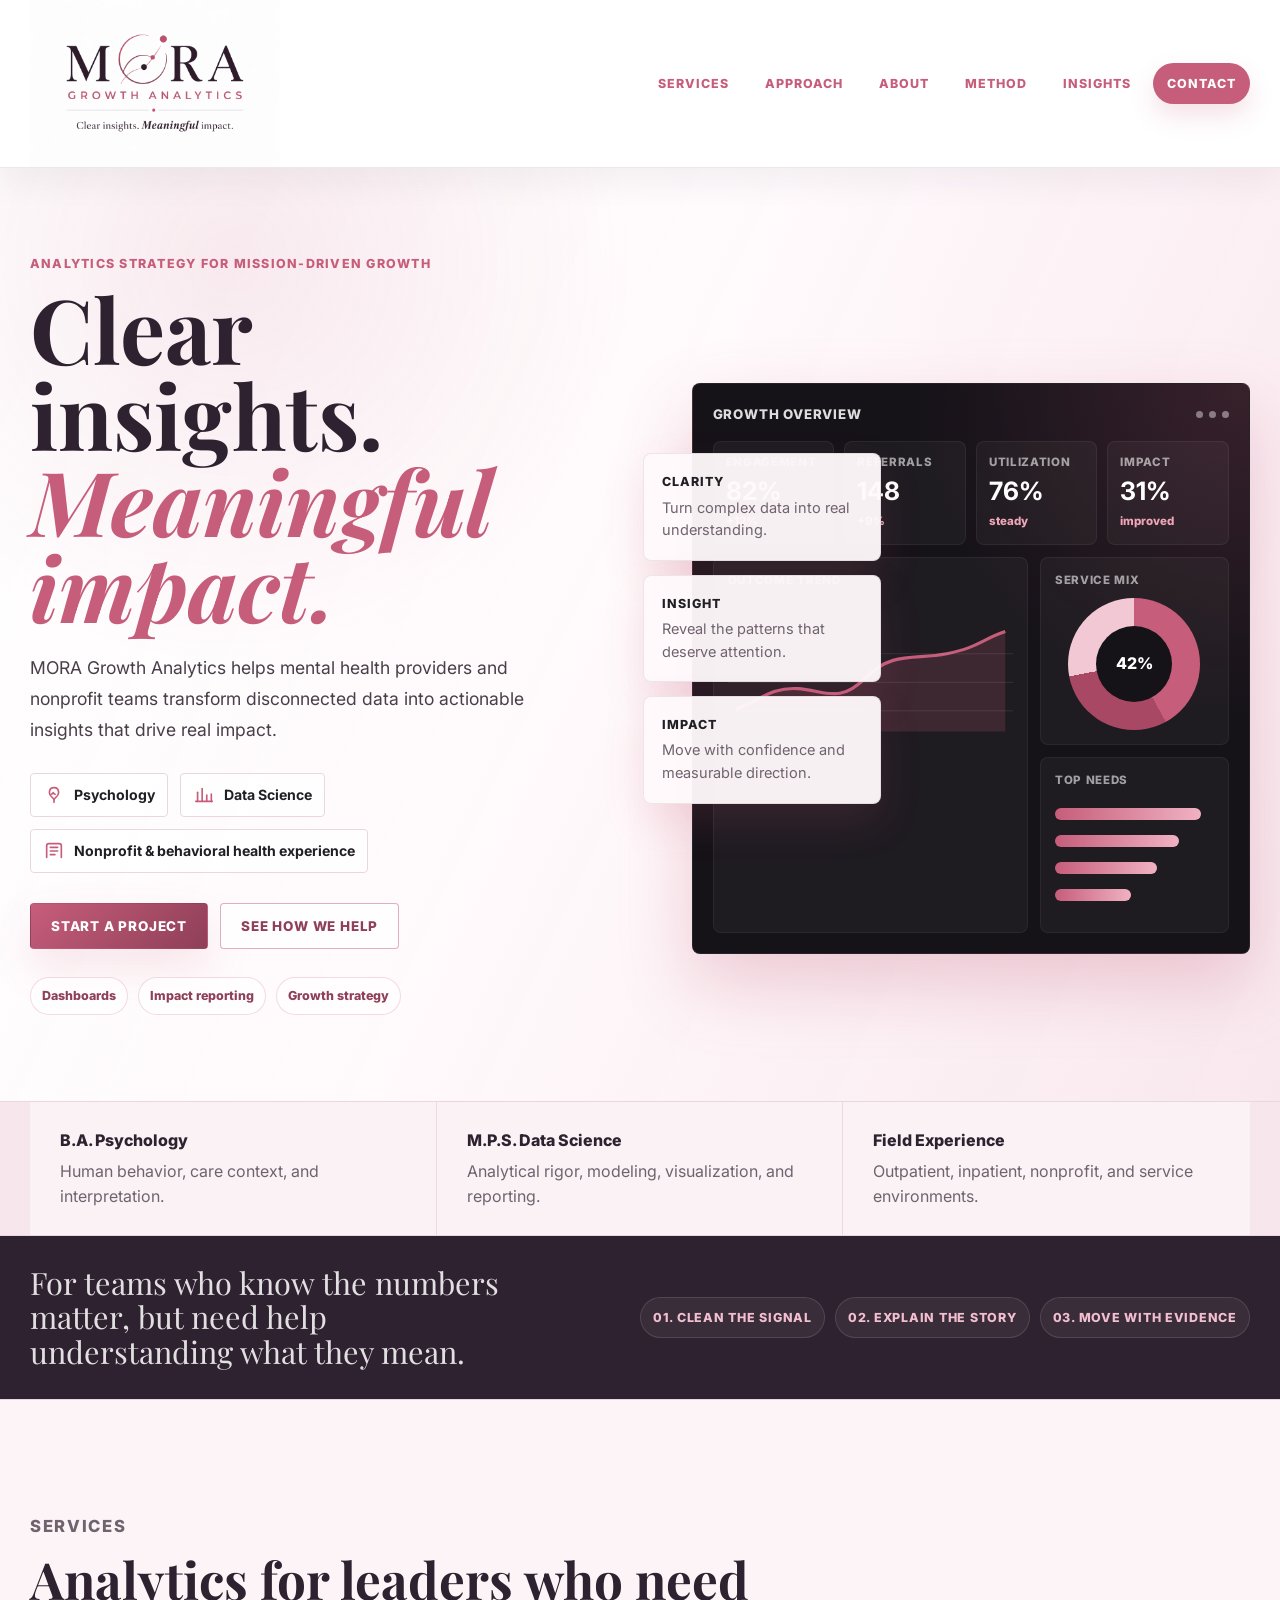
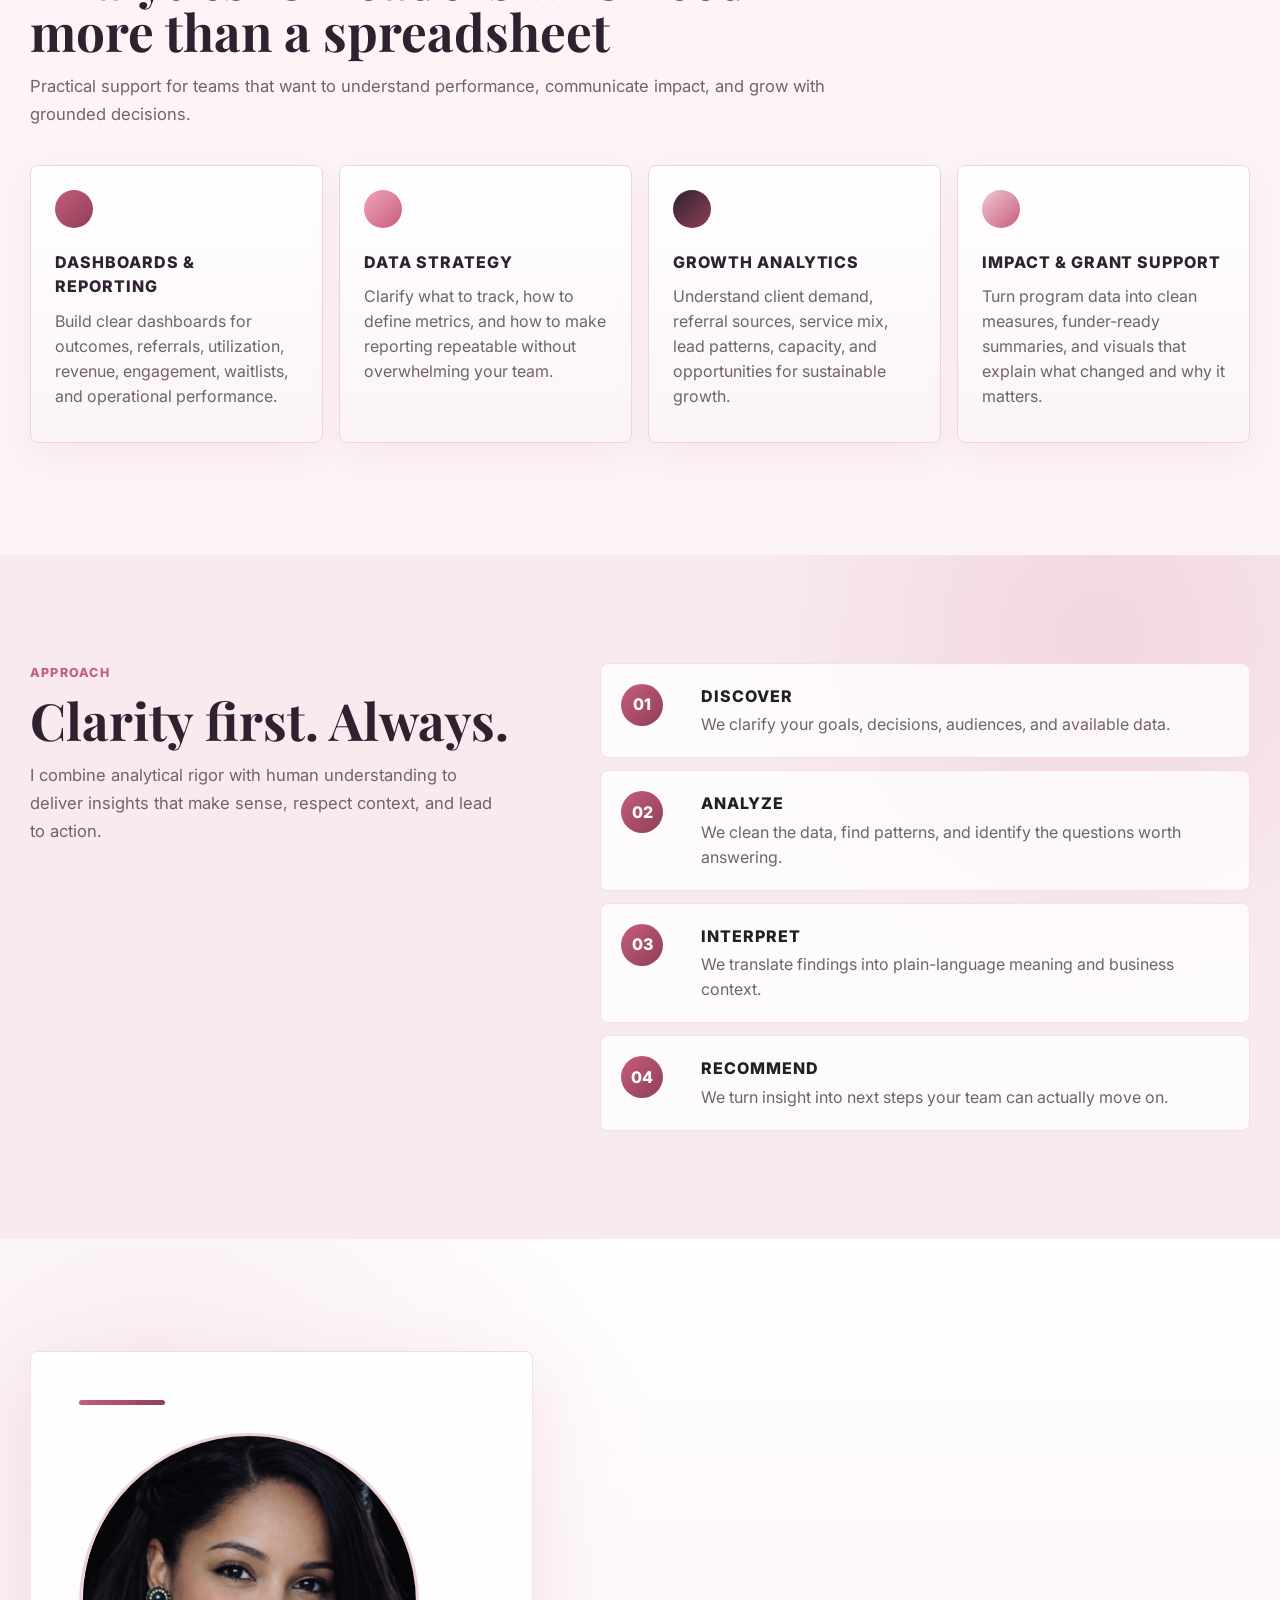
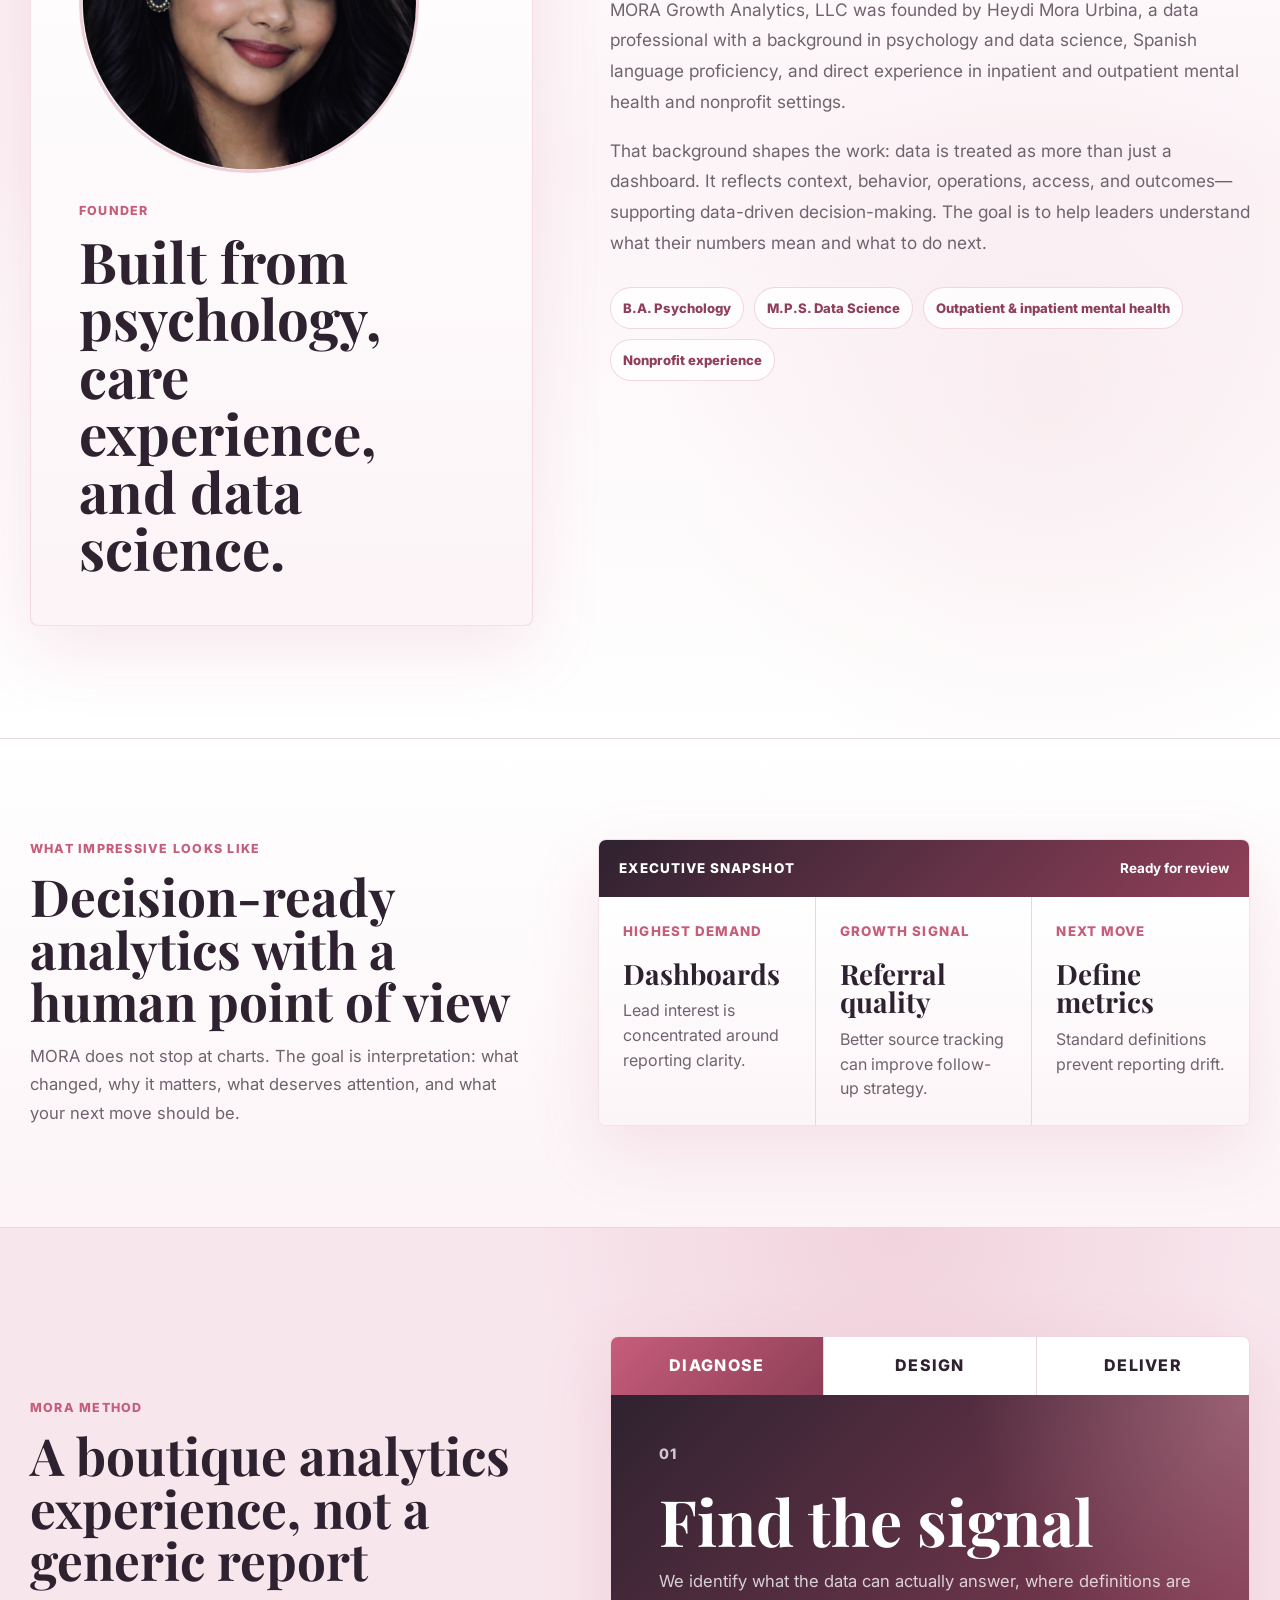
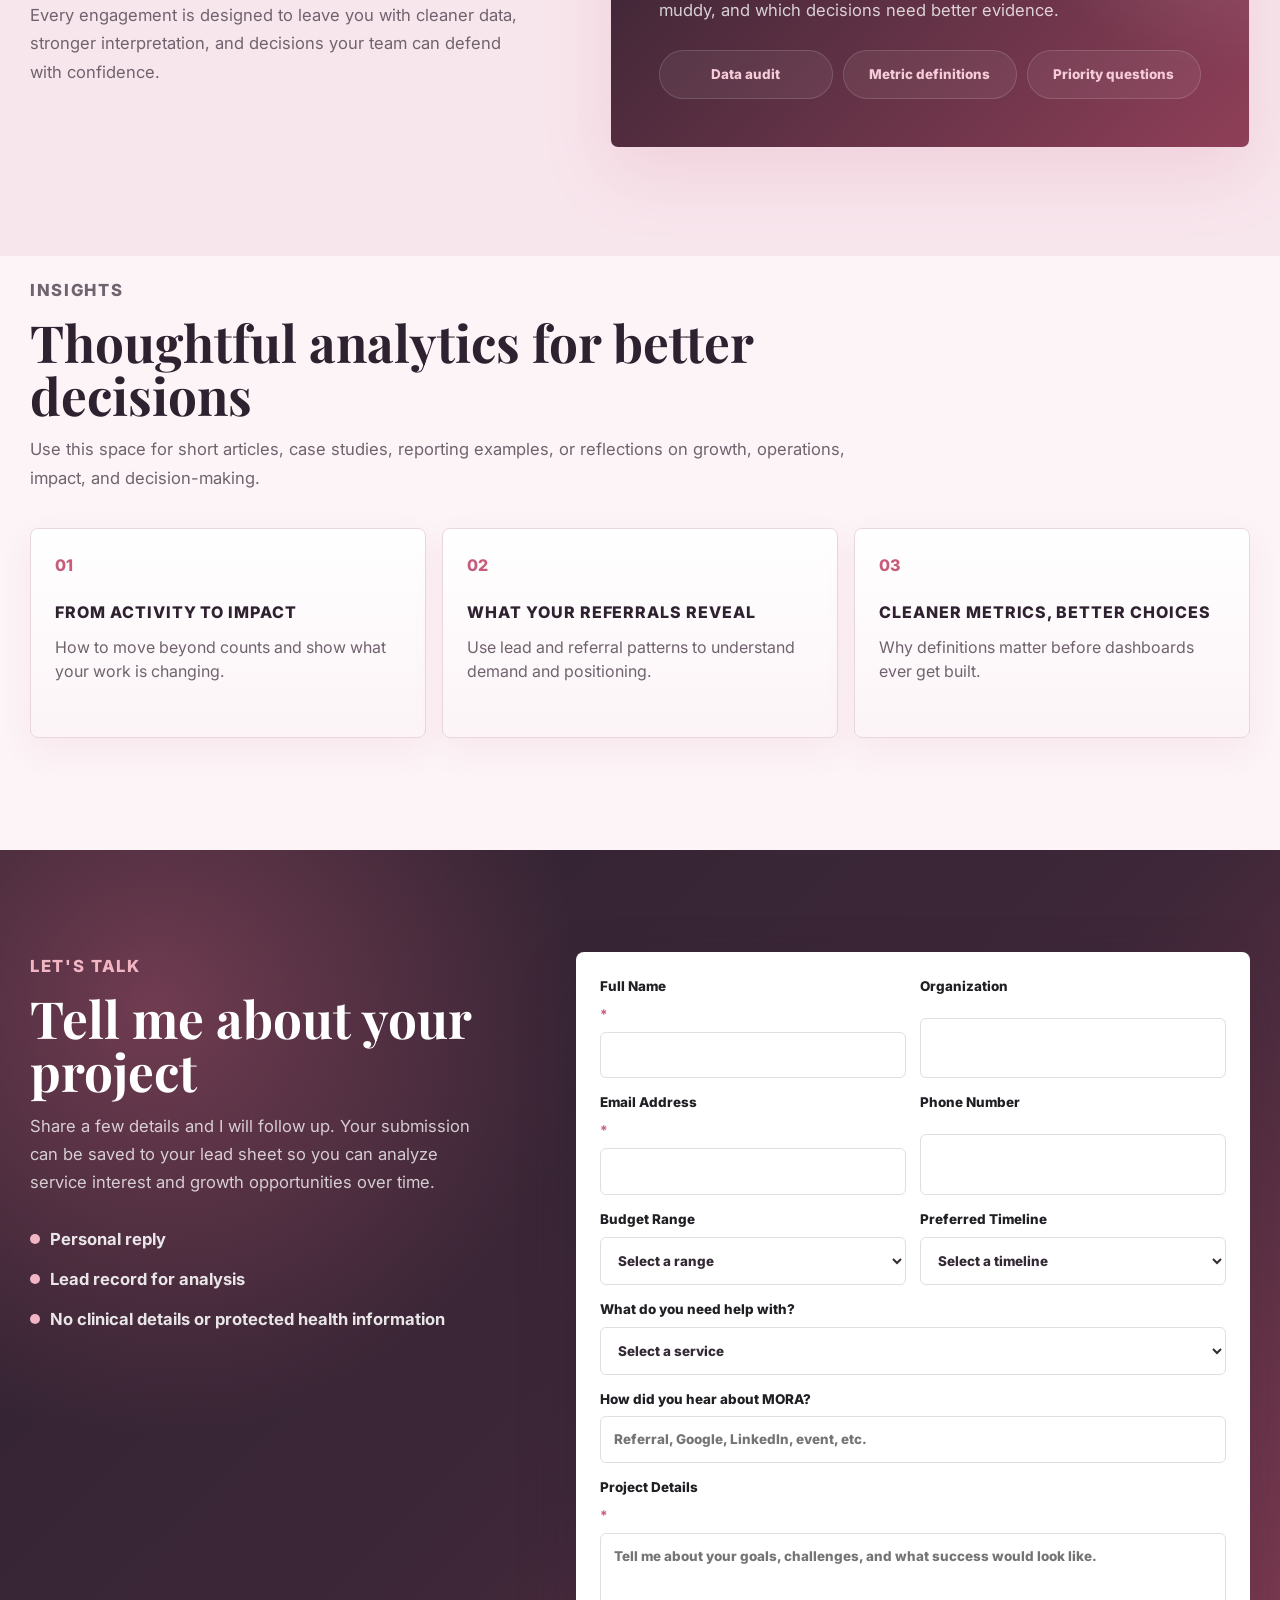
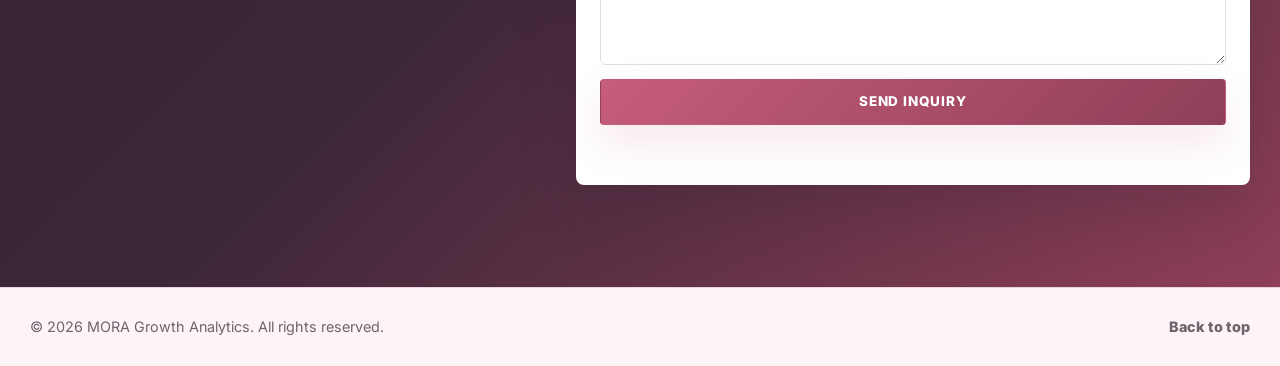
==== commit e158e3c5: "Update index.html" ====
--- a/index.html
+++ b/index.html
@@ -3,7 +3,7 @@
 <head>
   <meta charset="utf-8">
   <meta name="viewport" content="width=device-width, initial-scale=1">
-  <meta name="description" content="MORA Growth Analytics helps mental health providers, nonprofits, founders, and service teams turn disconnected data into clear insights, sound judgment, and meaningful impact.">
+  <meta name="description" content="MORA Growth Analytics helps mental health providers and nonprofit teams transform disconnected data into actionable insights that drive real impact.">
   <title>MORA Growth Analytics | Clear Insights. Meaningful Impact.</title>
   <link rel="preconnect" href="https://fonts.googleapis.com">
   <link rel="preconnect" href="https://fonts.gstatic.com" crossorigin>
@@ -230,8 +230,8 @@
         </div>
 
         <div class="founder-copy">
-          <p>MORA Growth Analytics,LLC was founded by a data professional with a Bachelor's in Psychology, direct experience in outpatient and inpatient mental health settings, nonprofit experience, and an MPS in Data Science.</p>
-          <p>That background shapes the work: data is treated as more than a dashboard. It is context, behavior, operations, access, outcomes, and data-driven decision-making. The goal is to help leaders understand what their numbers mean and what to do next.</p>
+          <p>MORA Growth Analytics, LLC was founded by Heydi Mora Urbina, a data professional with a background in psychology and data science, Spanish language proficiency, and direct experience in inpatient and outpatient mental health and nonprofit settings.</p>
+          <p>That background shapes the work: data is treated as more than just a dashboard. It reflects context, behavior, operations, access, and outcomes—supporting data-driven decision-making. The goal is to help leaders understand what their numbers mean and what to do next.</p>
           <div class="credential-row" aria-label="Founder credentials">
             <span>B.A. Psychology</span>
             <span>M.P.S. Data Science</span>
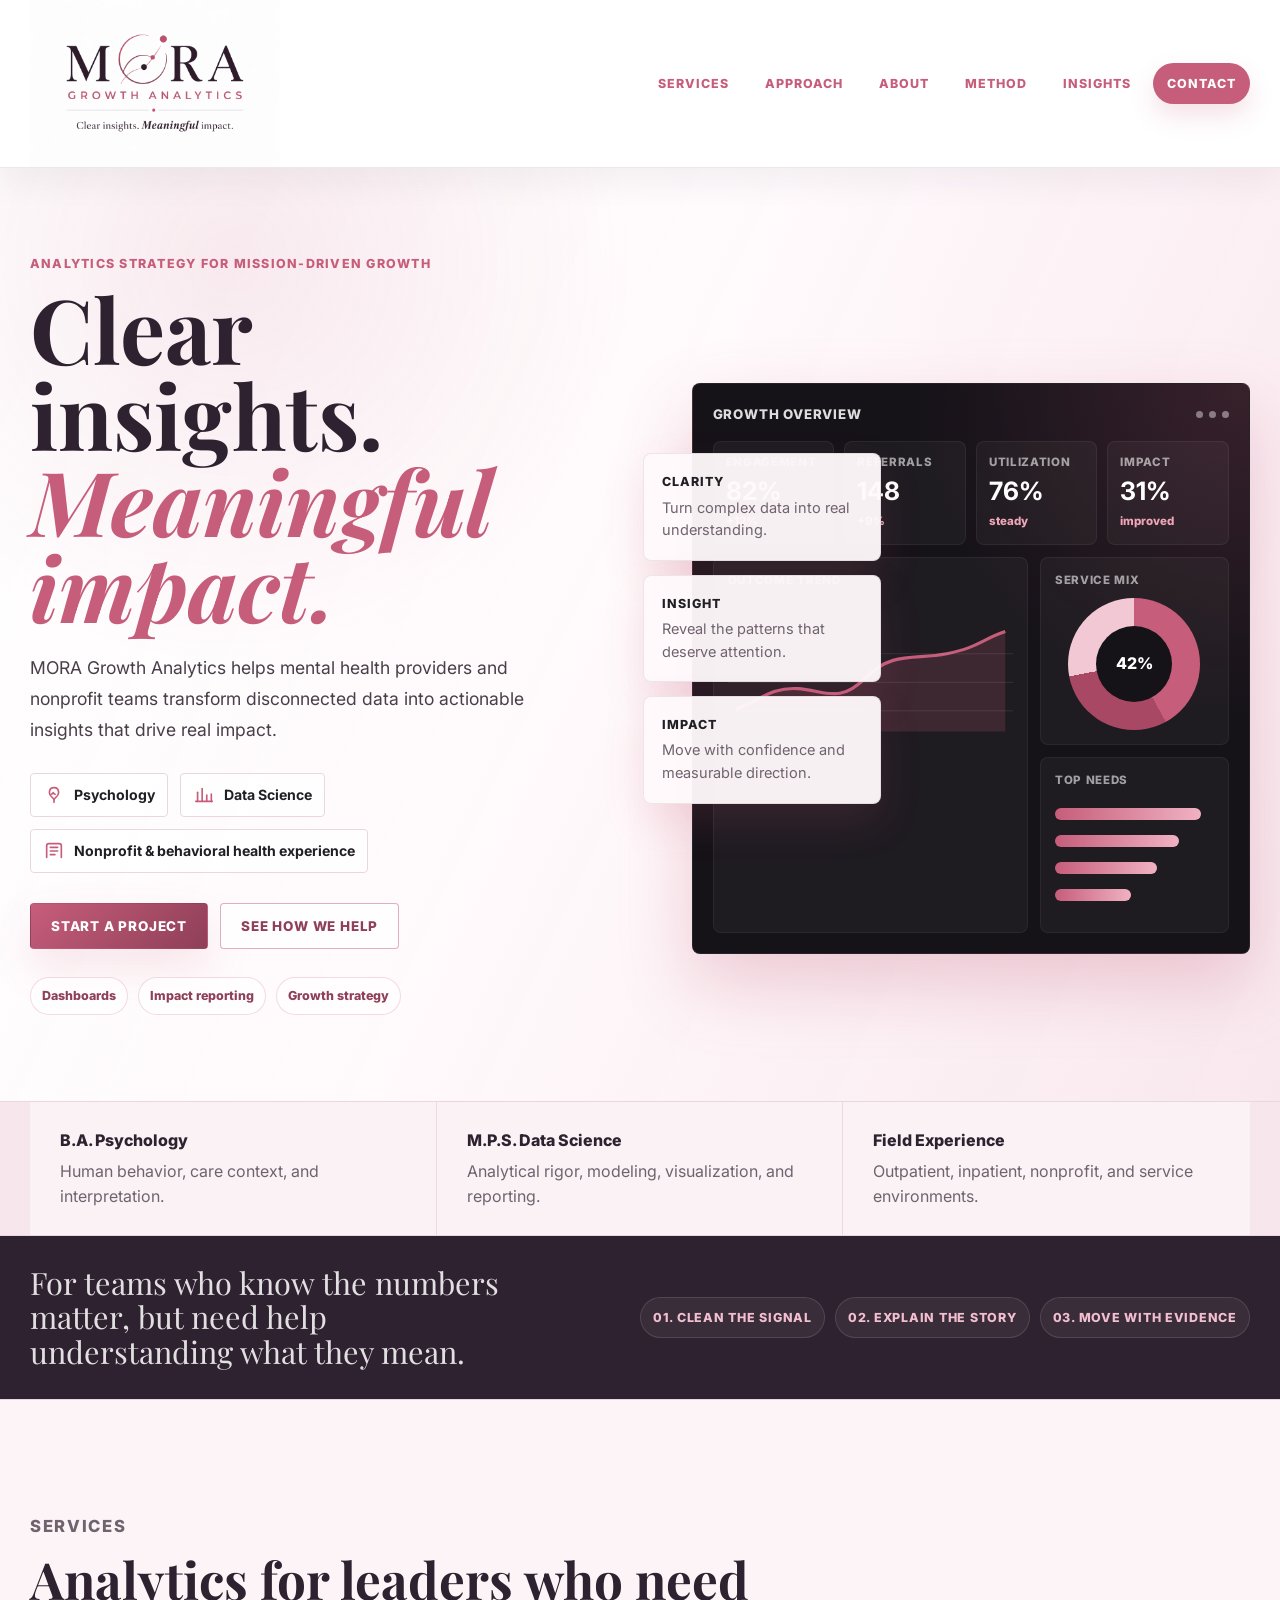
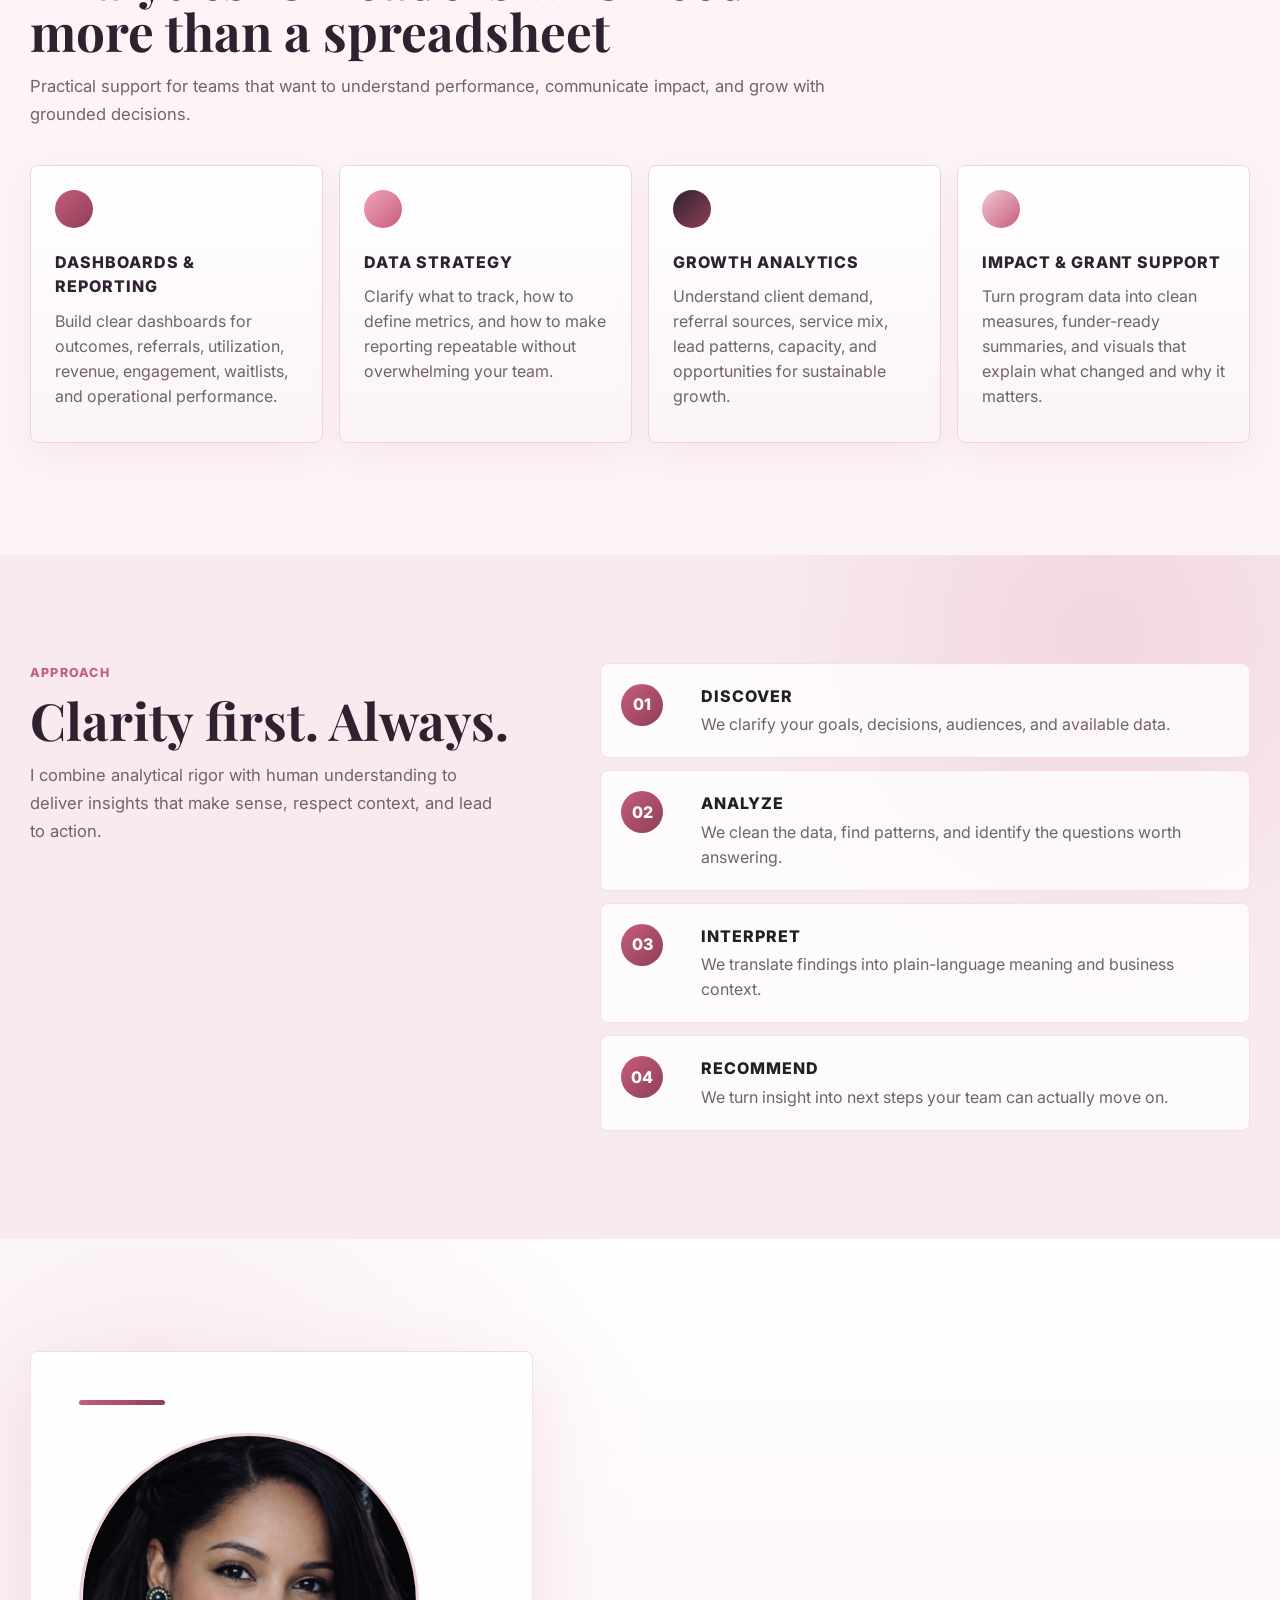
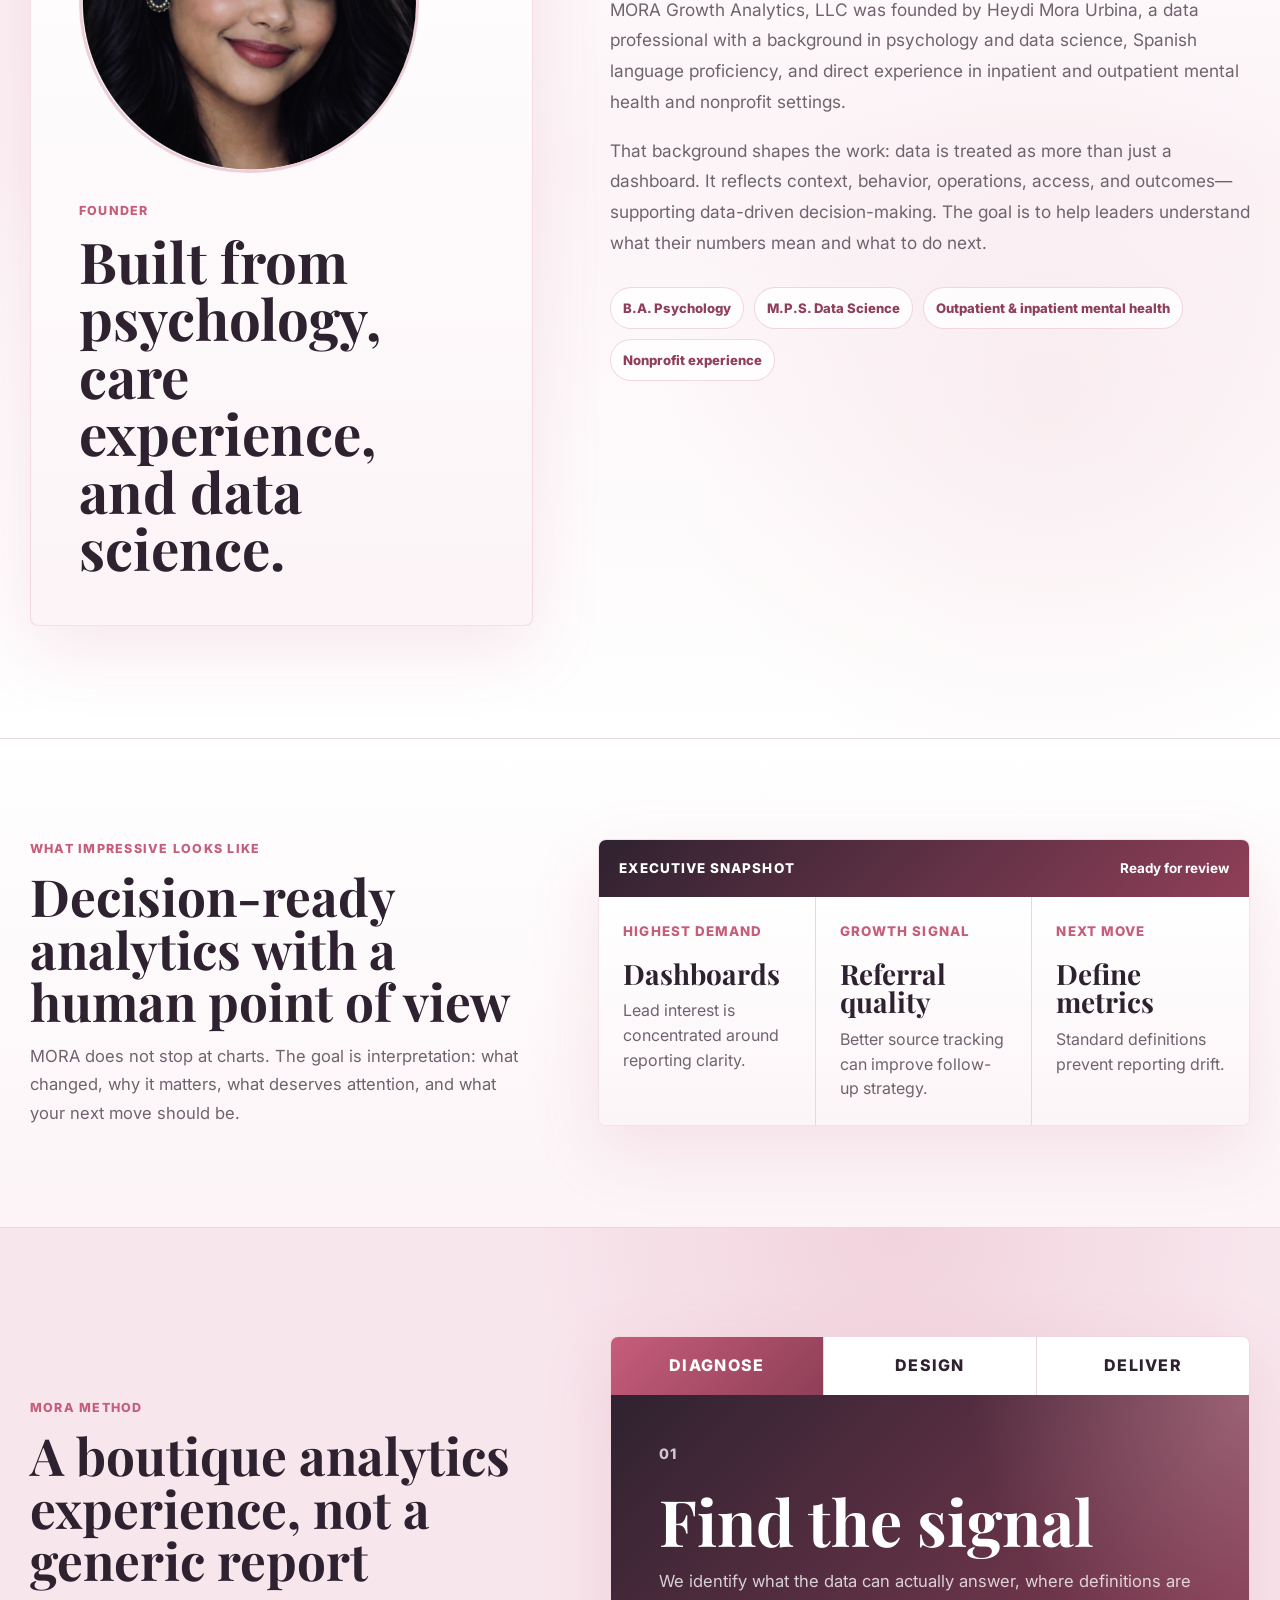
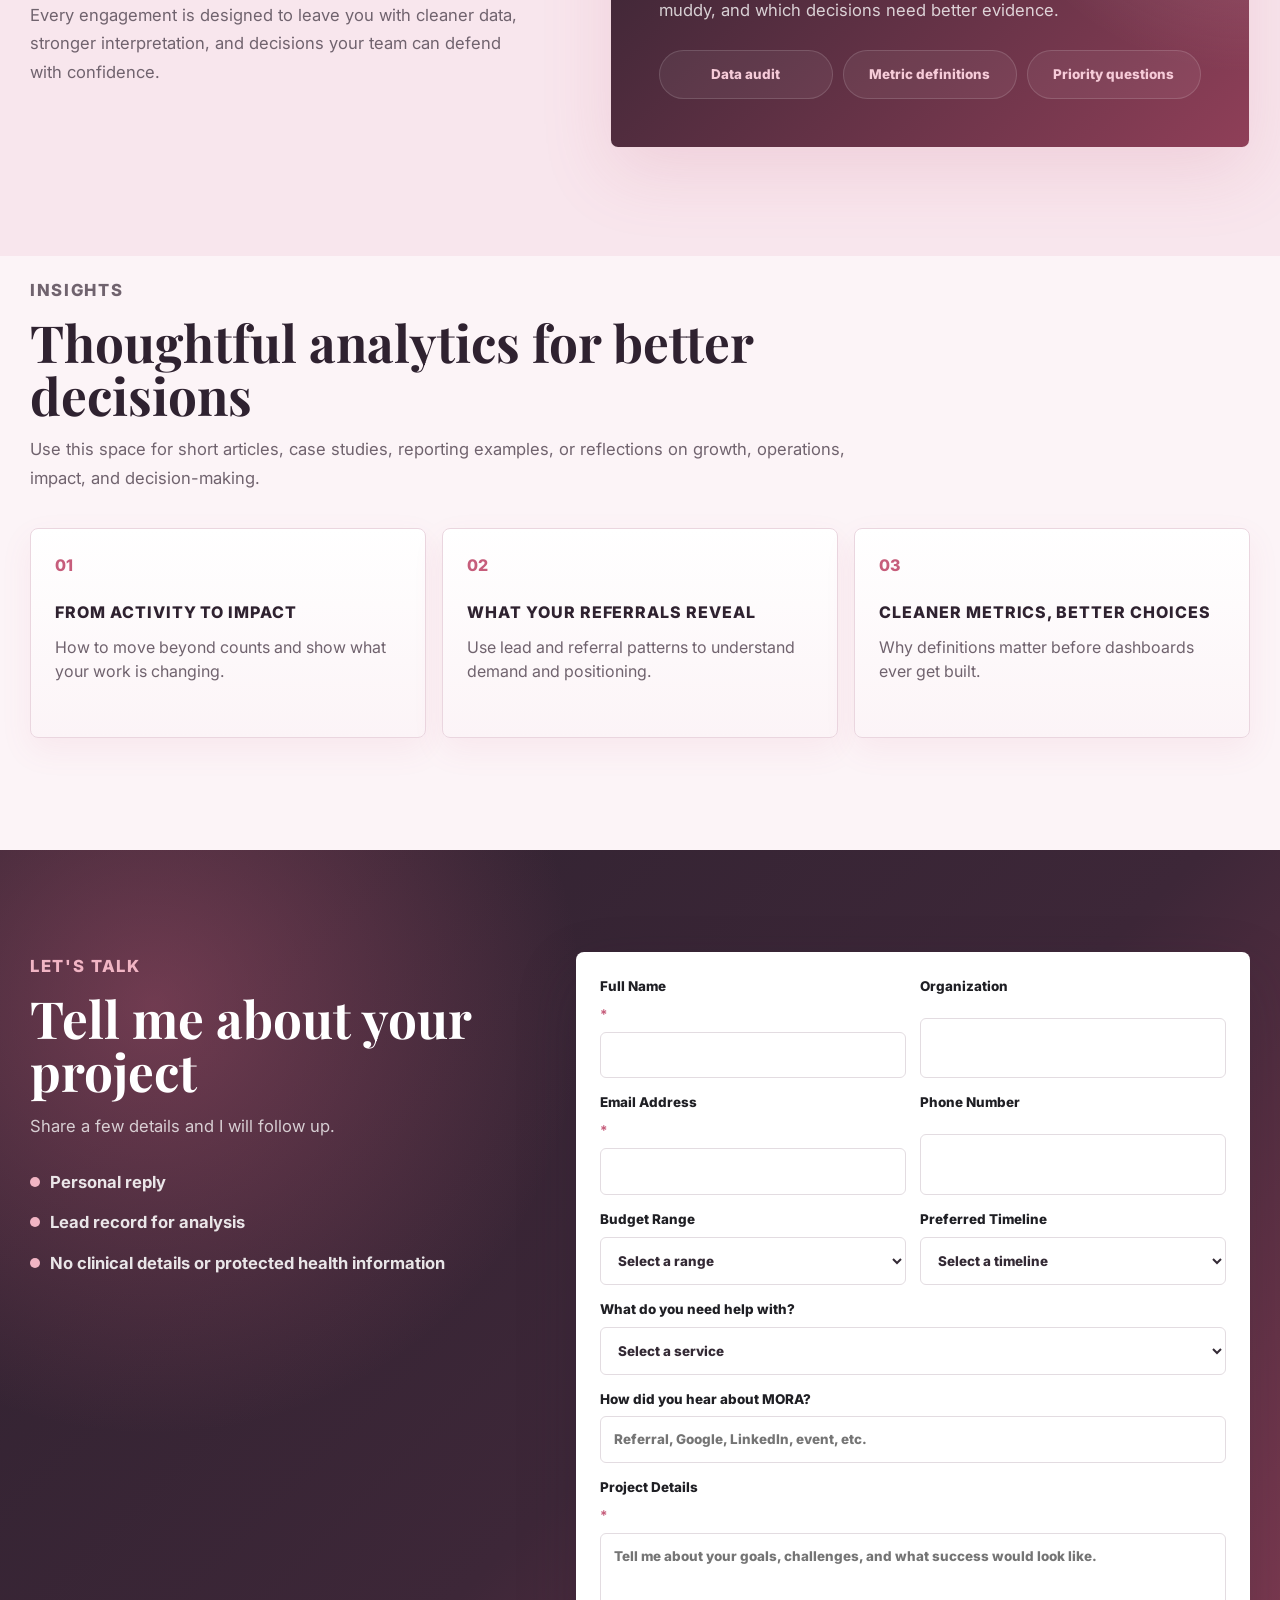
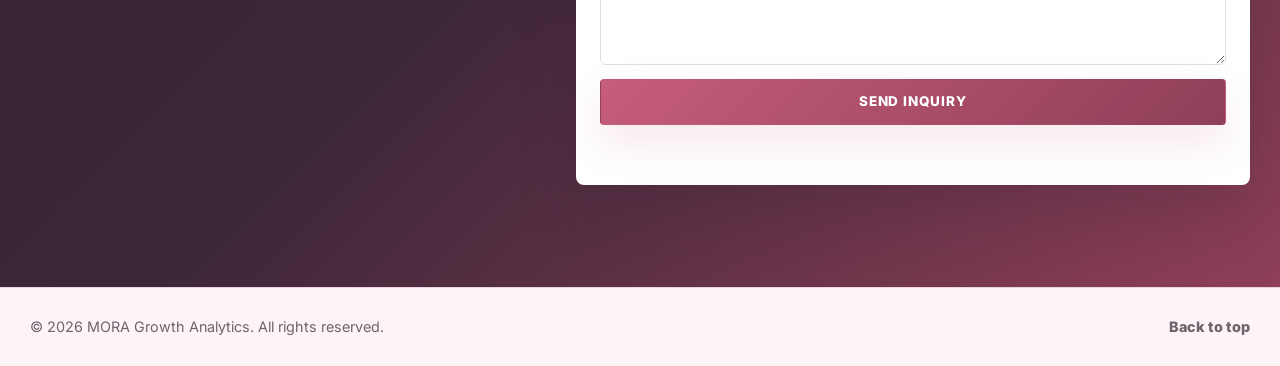
==== commit d5d8d6b7: "Update index.html" ====
--- a/index.html
+++ b/index.html
@@ -333,7 +333,7 @@
         <div class="contact-copy">
           <p class="eyebrow">Let's talk</p>
           <h2>Tell me about your project</h2>
-          <p>Share a few details and I will follow up. Your submission can be saved to your lead sheet so you can analyze service interest and growth opportunities over time.</p>
+          <p>Share a few details and I will follow up.</p>
           <div class="contact-notes">
             <p><span></span> Personal reply</p>
             <p><span></span> Lead record for analysis</p>
